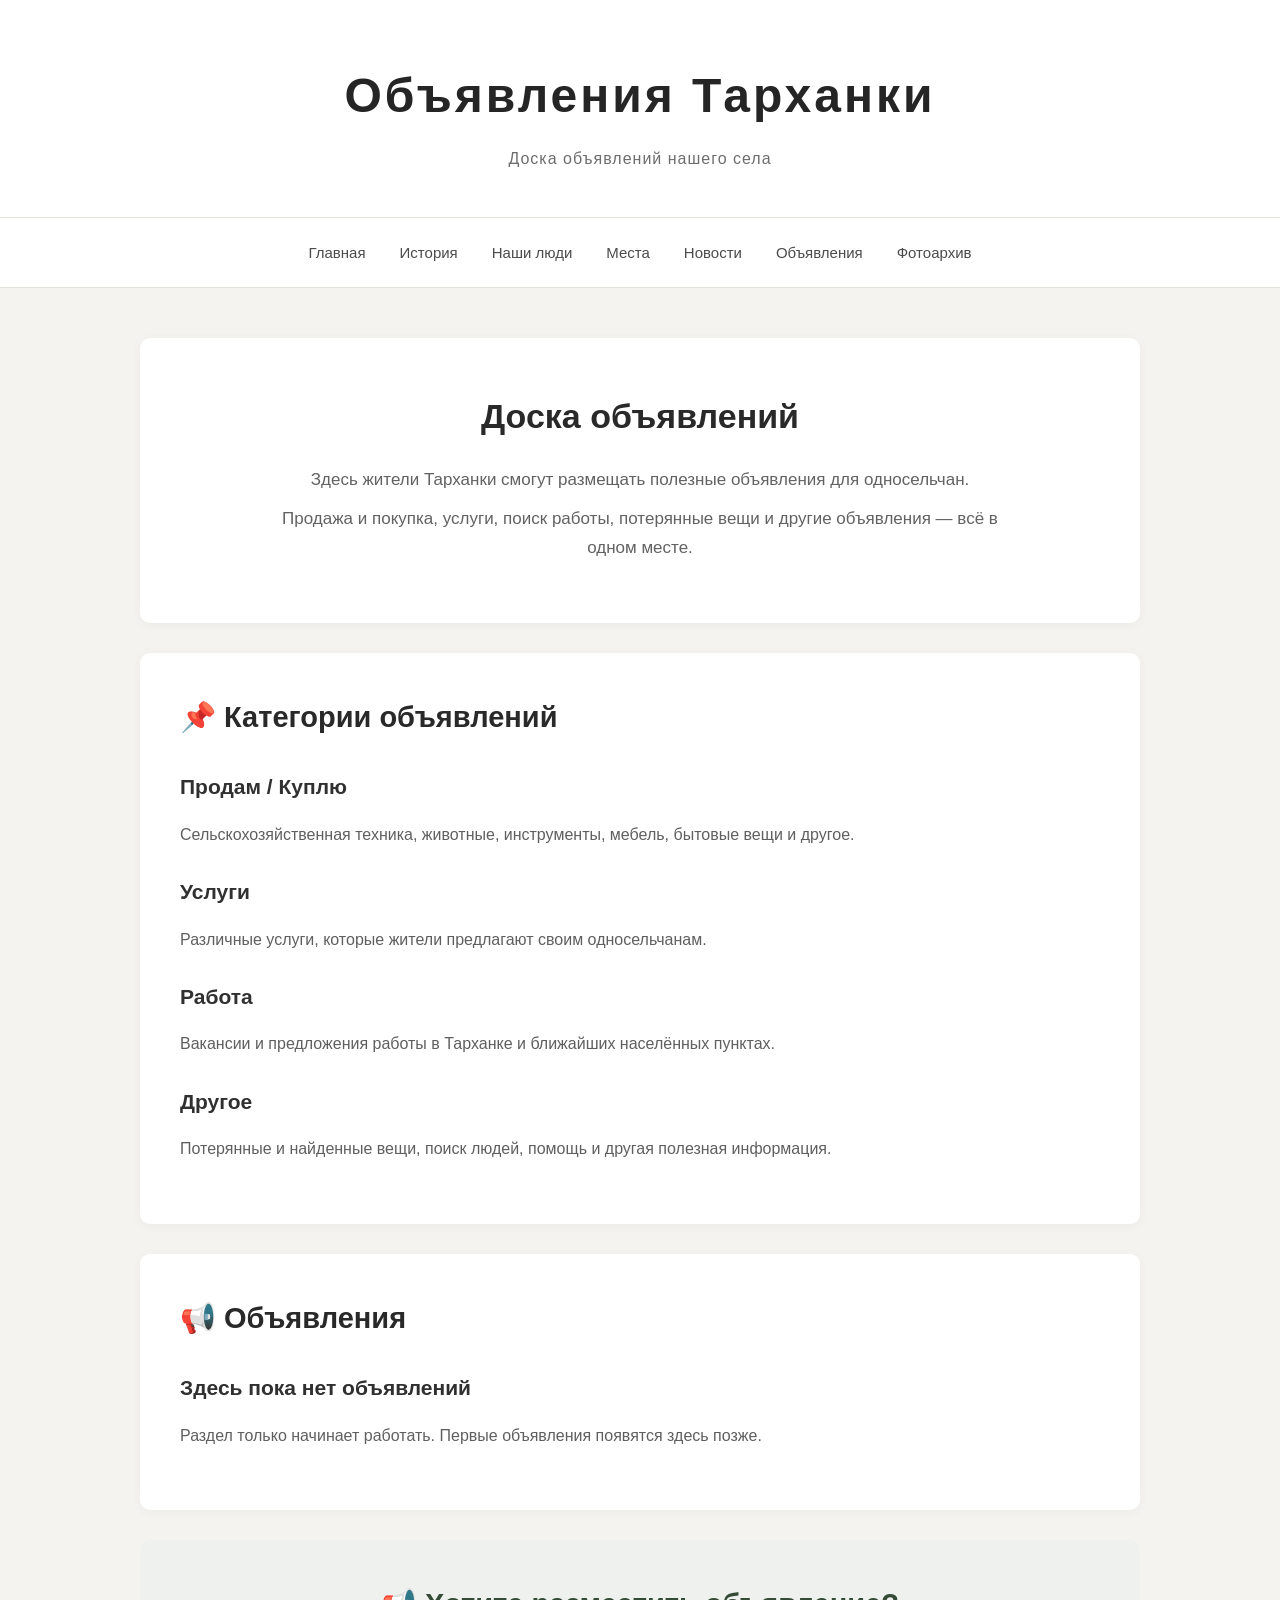
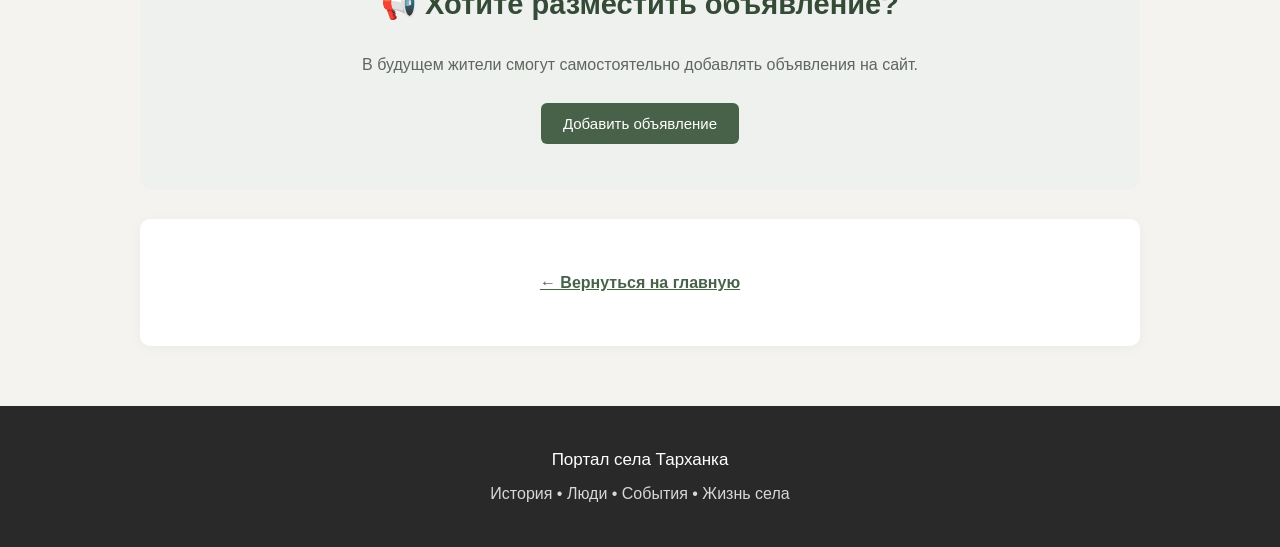
==== ads.html @ 6d686dbd "1.0" ====
<!DOCTYPE html>
<html lang="ru">

<head>
    <meta charset="UTF-8">
    <meta name="viewport" content="width=device-width, initial-scale=1.0">

    <title>Объявления — Тарханка</title>

    <link rel="stylesheet" href="style.css">
</head>

<body>

    <!-- Шапка сайта -->

    <header>
        <h1>Объявления Тарханки</h1>
        <p>Доска объявлений нашего села</p>
    </header>


    <!-- Главное меню -->

    <nav>
        <a href="index.html">Главная</a>
        <a href="history.html">История</a>
        <a href="people.html">Наши люди</a>
        <a href="places.html">Места</a>
        <a href="news.html">Новости</a>
        <a href="ads.html">Объявления</a>
        <a href="photos.html">Фотоархив</a>
    </nav>


    <!-- Основное содержимое -->

    <main>

        <!-- Введение -->

        <section class="welcome">

            <h2>Доска объявлений</h2>

            <p>
                Здесь жители Тарханки смогут размещать
                полезные объявления для односельчан.
            </p>

            <p>
                Продажа и покупка, услуги, поиск работы,
                потерянные вещи и другие объявления —
                всё в одном месте.
            </p>

        </section>


        <!-- Категории -->

        <section>

            <h2>📌 Категории объявлений</h2>

            <article>

                <h3>Продам / Куплю</h3>

                <p>
                    Сельскохозяйственная техника, животные,
                    инструменты, мебель, бытовые вещи и другое.
                </p>

            </article>


            <article>

                <h3>Услуги</h3>

                <p>
                    Различные услуги, которые жители предлагают
                    своим односельчанам.
                </p>

            </article>


            <article>

                <h3>Работа</h3>

                <p>
                    Вакансии и предложения работы в Тарханке
                    и ближайших населённых пунктах.
                </p>

            </article>


            <article>

                <h3>Другое</h3>

                <p>
                    Потерянные и найденные вещи, поиск людей,
                    помощь и другая полезная информация.
                </p>

            </article>

        </section>


        <!-- Пример объявления -->

        <section>

            <h2>📢 Объявления</h2>

            <article>

                <h3>Здесь пока нет объявлений</h3>

                <p>
                    Раздел только начинает работать.
                    Первые объявления появятся здесь позже.
                </p>

            </article>

        </section>


        <!-- Добавление объявления -->

        <section class="participate">

            <h2>📢 Хотите разместить объявление?</h2>

            <p>
                В будущем жители смогут самостоятельно
                добавлять объявления на сайт.
            </p>

            <button>Добавить объявление</button>

        </section>


        <!-- Возврат -->

        <section class="welcome">

            <a href="index.html">← Вернуться на главную</a>

        </section>

    </main>


    <!-- Подвал -->

    <footer>

        <p>Портал села Тарханка</p>

        <p>
            История • Люди • События • Жизнь села
        </p>

    </footer>

</body>
</html>
---- style.css ----
/* ==================================================
   ТАРХАНКА — современный стиль портала
   ================================================== */


/* ---------- Основные настройки ---------- */

* {
    box-sizing: border-box;
}

html {
    scroll-behavior: smooth;
}

body {
    margin: 0;
    font-family: Arial, Helvetica, sans-serif;
    background-color: #f4f3ef;
    color: #292929;
    line-height: 1.7;
}


/* ---------- Шапка ---------- */

header {
    background-color: #ffffff;
    text-align: center;
    padding: 55px 20px 45px;
    border-bottom: 1px solid #e4e2dc;
}

header h1 {
    margin: 0;
    color: #252525;
    font-size: 48px;
    font-weight: 600;
    letter-spacing: 3px;
}

header p {
    margin: 8px 0 0;
    color: #6d6d6d;
    font-size: 16px;
    letter-spacing: 1px;
}


/* ---------- Главное меню ---------- */

nav {
    background-color: #ffffff;
    border-bottom: 1px solid #e4e2dc;
    display: flex;
    justify-content: center;
    align-items: center;
    flex-wrap: wrap;
    gap: 6px;
    padding: 14px 20px;
}

nav a {
    color: #4b4b4b;
    text-decoration: none;
    padding: 8px 14px;
    font-size: 15px;
    border-radius: 5px;
    transition: 0.2s;
}

nav a:hover {
    color: #48624a;
    background-color: #eef1ed;
}


/* ---------- Основная часть ---------- */

main {
    width: 100%;
    max-width: 1050px;
    margin: 50px auto;
    padding: 0 25px;
}


/* ---------- Общие блоки ---------- */

section {
    background-color: #ffffff;
    padding: 40px;
    margin-bottom: 30px;
    border-radius: 10px;
    box-shadow: 0 2px 12px rgba(0, 0, 0, 0.04);
}

section h2 {
    margin-top: 0;
    margin-bottom: 22px;
    color: #292929;
    font-size: 29px;
    font-weight: 600;
}


/* ---------- Приветственный блок ---------- */

.welcome {
    text-align: center;
    padding: 50px 45px;
}

.welcome h2 {
    font-size: 34px;
    margin-bottom: 20px;
}

.welcome p {
    max-width: 750px;
    margin: 10px auto;
    color: #626262;
    font-size: 17px;
}


/* ---------- Фотография села ---------- */

.hero-image {
    display: block;
    width: 100%;
    height: 350px;
    object-fit: cover;
    border-radius: 8px;
    margin: 0 auto 30px;
}
/* ---------- Статьи ---------- */

article {
    padding: 5px 0;
}

article h3 {
    margin-top: 0;
    margin-bottom: 10px;
    color: #303030;
    font-size: 21px;
    font-weight: 600;
}

article p {
    color: #5f5f5f;
}


/* ---------- Ссылки ---------- */

a {
    color: #48624a;
}

article a,
section > a {
    font-weight: 600;
}


/* ---------- Карточки портала ---------- */

.portal-cards {
    display: grid;
    grid-template-columns: repeat(2, 1fr);
    gap: 18px;
}

.portal-card {
    display: block;
    padding: 28px;
    background-color: #f8f8f6;
    border: 1px solid #e6e5df;
    border-radius: 9px;
    text-decoration: none;
    color: #292929;
    transition: 0.2s ease;
}

.portal-card:hover {
    background-color: #eef1ed;
    border-color: #cbd5ca;
    transform: translateY(-2px);
}

.card-icon {
    display: block;
    font-size: 28px;
    margin-bottom: 8px;
}

.portal-card h3 {
    margin: 0 0 8px;
    color: #48624a;
    font-size: 21px;
    font-weight: 600;
}

.portal-card p {
    margin: 0;
    color: #707070;
    font-size: 15px;
}


/* ---------- Историческая хронология ---------- */

.history-item {
    border-left: 3px solid #8da18e;
    padding: 5px 0 5px 25px;
    margin-bottom: 35px;
}

.history-item h3 {
    margin: 0 0 8px;
    color: #48624a;
    font-size: 24px;
}

.history-item p {
    margin: 5px 0;
}


/* ---------- Блок участия ---------- */

.participate {
    text-align: center;
    background-color: #eef1ed;
    box-shadow: none;
}

.participate h2 {
    color: #354b37;
}

.participate p {
    max-width: 700px;
    margin: 10px auto;
    color: #5f665f;
}


/* ---------- Кнопки ---------- */

button {
    background-color: #48624a;
    color: #ffffff;
    border: none;
    padding: 12px 22px;
    margin: 15px 5px 5px;
    border-radius: 6px;
    cursor: pointer;
    font-size: 15px;
    transition: 0.2s;
}

button:hover {
    background-color: #354b37;
}


/* ---------- Подвал ---------- */

footer {
    background-color: #292929;
    color: #d7d7d7;
    text-align: center;
    padding: 35px 20px;
    margin-top: 60px;
}

footer p {
    margin: 5px 0;
}

footer p:first-child {
    color: #ffffff;
    font-size: 17px;
}


/* ---------- Адаптация для телефона ---------- */

@media (max-width: 700px) {

    header {
        padding: 40px 20px;
    }

    header h1 {
        font-size: 36px;
    }

    nav {
        padding: 10px;
    }

    nav a {
        font-size: 14px;
        padding: 7px 10px;
    }

    main {
        margin: 30px auto;
        padding: 0 15px;
    }

    section {
        padding: 25px;
        margin-bottom: 20px;
    }

    .welcome {
        padding: 30px 20px;
    }

    .welcome h2 {
        font-size: 27px;
    }

    section h2 {
        font-size: 25px;
    }

    .portal-cards {
        grid-template-columns: 1fr;
    }

    .village-photo {
        max-height: 300px;
    }
}

.village-photo {
    height: 250px !important;
}
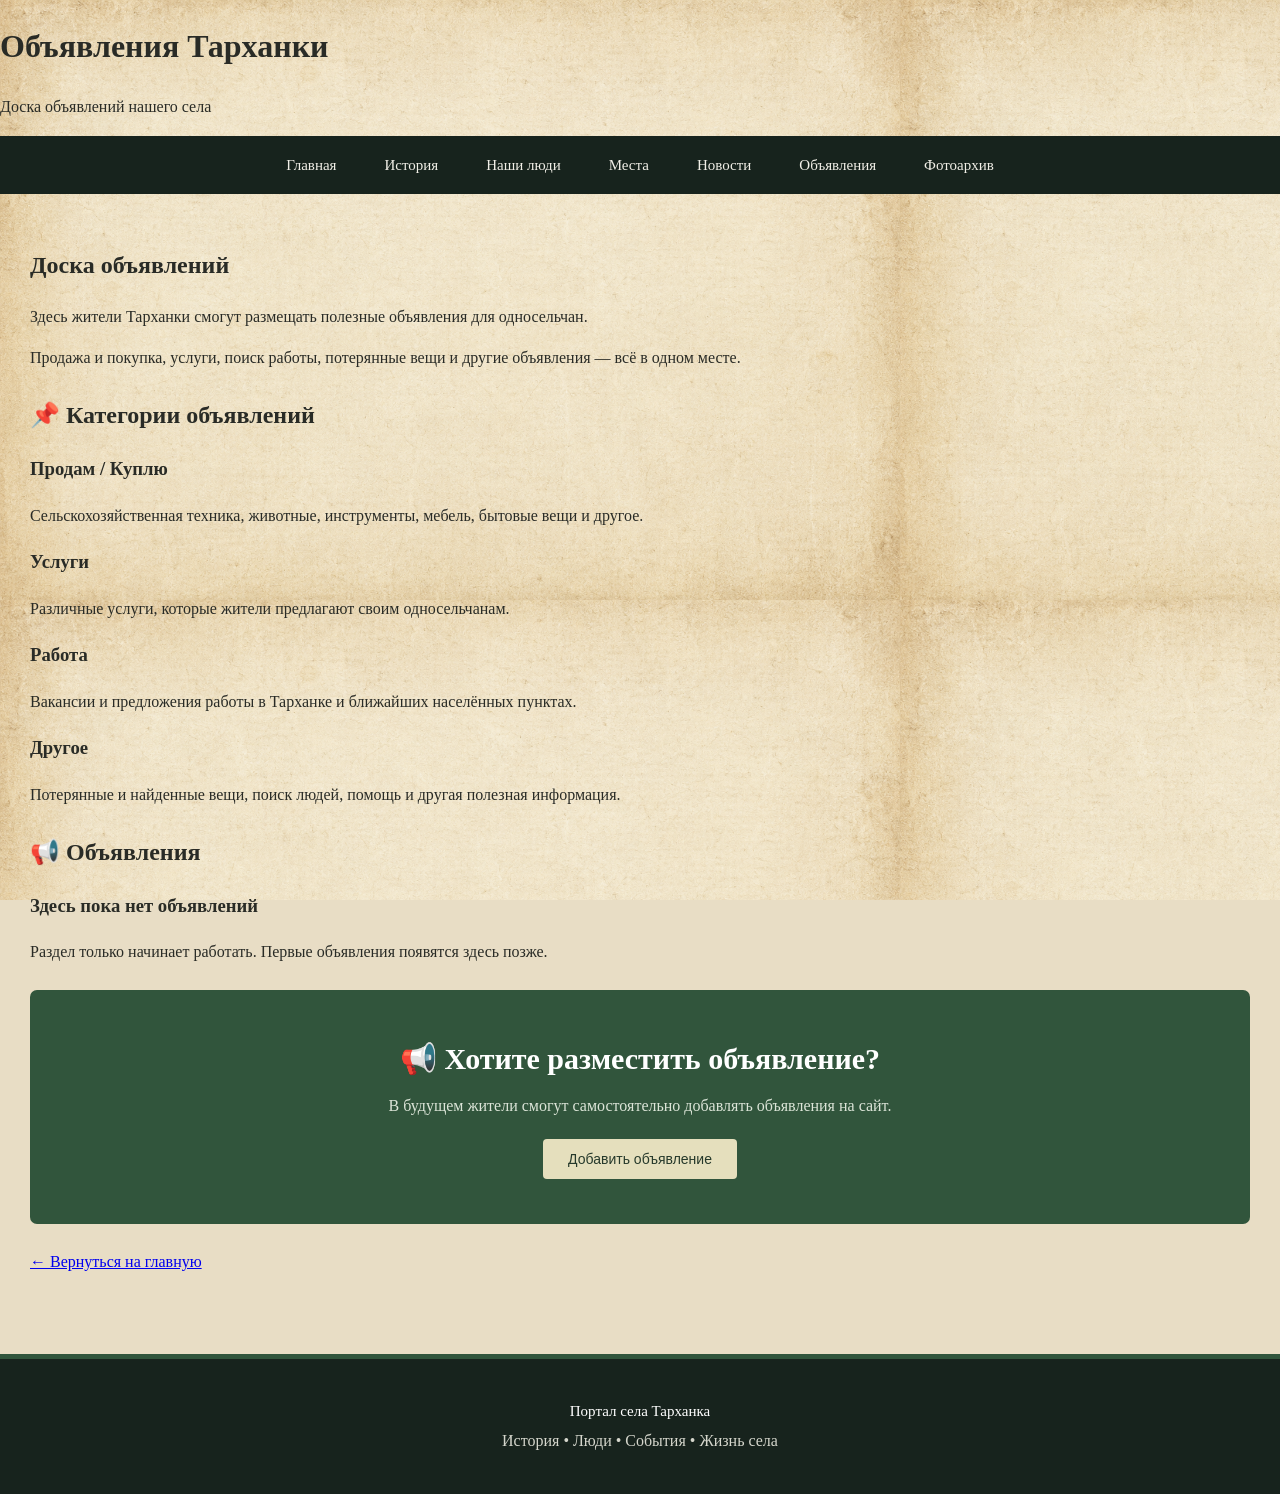
==== commit bc31b678: "Добавлена кнопка" ====
--- a/ads.html
+++ b/ads.html
@@ -172,5 +172,24 @@
 
     </footer>
 
+    <script>
+    const backToTopButton = document.getElementById("backToTop");
+
+    window.addEventListener("scroll", function () {
+        if (window.scrollY > 300) {
+            backToTopButton.classList.add("show");
+        } else {
+            backToTopButton.classList.remove("show");
+        }
+    });
+
+    backToTopButton.addEventListener("click", function () {
+        window.scrollTo({
+            top: 0,
+            behavior: "smooth"
+        });
+    });
+</script>
+
 </body>
 </html>
--- a/style.css
+++ b/style.css
@@ -1,5 +1,6 @@
 /* ==================================================
-   ТАРХАНКА — современный стиль портала
+   ТАРХАНКА
+   Современный природный стиль
    ================================================== */
 
 
@@ -15,158 +16,180 @@
 
 body {
     margin: 0;
-    font-family: Arial, Helvetica, sans-serif;
-    background-color: #f4f3ef;
-    color: #292929;
-    line-height: 1.7;
-}
-
+
+    background-color: #e8ddc5;
+    background-image:
+        linear-gradient(
+            rgba(246, 239, 220, 0.18),
+            rgba(246, 239, 220, 0.18)
+        ),
+        url("images/backgrounds/paper-texture.png");
+
+    background-repeat: repeat;
+    background-size: 900px auto;
+    background-attachment: fixed;
+
+    color: #292b26;
+
+    font-family: Georgia, "Times New Roman", serif;
+    line-height: 1.6;
+}
 
 /* ---------- Шапка ---------- */
 
-header {
-    background-color: #ffffff;
+.hero {
+    height: 200px;
+
+    background-image:
+        linear-gradient(
+            rgba(15, 35, 27, 0.25),
+            rgba(10, 25, 19, 0.45)
+        ),
+       url("images/village/tarkhanka-header.jpg");
+
+    background-size: cover;
+    background-position: center;
+
+    display: flex;
+    align-items: center;
+    justify-content: center;
+
     text-align: center;
-    padding: 55px 20px 45px;
-    border-bottom: 1px solid #e4e2dc;
-}
-
-header h1 {
+}
+
+.hero-overlay {
+    color: white;
+    width: 100%;
+    padding: 30px;
+}
+
+.hero h1 {
     margin: 0;
-    color: #252525;
-    font-size: 48px;
-    font-weight: 600;
+
+    font-family: Georgia, "Times New Roman", serif;
+
+    font-size: 76px;
+    font-weight: normal;
+
+    letter-spacing: 10px;
+
+    text-shadow:
+        0 3px 8px rgba(0, 0, 0, 0.5);
+}
+
+.hero p {
+    margin: 12px 0 0;
+
+    color: #e5dfbd;
+
+    font-size: 18px;
+    font-weight: 500;
+
     letter-spacing: 3px;
 }
 
-header p {
-    margin: 8px 0 0;
-    color: #6d6d6d;
-    font-size: 16px;
-    letter-spacing: 1px;
-}
-
-
-/* ---------- Главное меню ---------- */
+
+/* ---------- Меню ---------- */
 
 nav {
-    background-color: #ffffff;
-    border-bottom: 1px solid #e4e2dc;
+    background-color: #17231d;
+
     display: flex;
     justify-content: center;
     align-items: center;
+
     flex-wrap: wrap;
-    gap: 6px;
-    padding: 14px 20px;
+
+    padding: 0;
 }
 
 nav a {
-    color: #4b4b4b;
+    color: #f1efe7;
+
     text-decoration: none;
-    padding: 8px 14px;
+
+    padding: 17px 24px;
+
     font-size: 15px;
-    border-radius: 5px;
+    font-weight: 500;
+
     transition: 0.2s;
 }
 
-nav a:hover {
-    color: #48624a;
-    background-color: #eef1ed;
+nav a:hover,
+nav a.active {
+    background-color: #31553c;
 }
 
 
 /* ---------- Основная часть ---------- */
 
 main {
-    width: 100%;
-    max-width: 1050px;
-    margin: 50px auto;
-    padding: 0 25px;
-}
-
-
-/* ---------- Общие блоки ---------- */
+    max-width: 1320px;
+    margin: 0 auto;
+    padding: 32px 30px 55px;
+}
+
+
+/* ---------- Общие секции ---------- */
 
 section {
-    background-color: #ffffff;
-    padding: 40px;
-    margin-bottom: 30px;
-    border-radius: 10px;
-    box-shadow: 0 2px 12px rgba(0, 0, 0, 0.04);
-}
-
-section h2 {
-    margin-top: 0;
-    margin-bottom: 22px;
-    color: #292929;
-    font-size: 29px;
-    font-weight: 600;
-}
-
-
-/* ---------- Приветственный блок ---------- */
-
-.welcome {
-    text-align: center;
-    padding: 50px 45px;
-}
-
-.welcome h2 {
-    font-size: 34px;
-    margin-bottom: 20px;
-}
-
-.welcome p {
-    max-width: 750px;
-    margin: 10px auto;
-    color: #626262;
-    font-size: 17px;
-}
-
-
-/* ---------- Фотография села ---------- */
-
-.hero-image {
-    display: block;
-    width: 100%;
-    height: 350px;
-    object-fit: cover;
-    border-radius: 8px;
-    margin: 0 auto 30px;
-}
-/* ---------- Статьи ---------- */
-
-article {
-    padding: 5px 0;
-}
-
-article h3 {
-    margin-top: 0;
-    margin-bottom: 10px;
-    color: #303030;
-    font-size: 21px;
-    font-weight: 600;
-}
-
-article p {
-    color: #5f5f5f;
-}
-
-
-/* ---------- Ссылки ---------- */
-
-a {
-    color: #48624a;
-}
-
-article a,
-section > a {
-    font-weight: 600;
-}
-
-
-/* ---------- Карточки портала ---------- */
-
+    margin-bottom: 25px;
+}
+
+
+/* ---------- Главный блок ---------- */
+
+.intro-section {
+    display: grid;
+
+    grid-template-columns: 1fr 2.4fr;
+
+    gap: 30px;
+
+    align-items: stretch;
+}
+
+
+/* ---------- Приветственный текст ---------- */
+
+.intro-text {
+    padding: 20px 18px;
+}
+
+.intro-text h2 {
+    margin: 0;
+
+    color: #173822;
+
+    font-family: Georgia, "Times New Roman", serif;
+
+    font-size: 42px;
+    font-weight: normal;
+    line-height: 1.12;
+}
+
+.intro-text p {
+    color: #353a34;
+
+    font-family: Arial, Helvetica, sans-serif;
+    font-size: 16px;
+    line-height: 1.7;
+
+    margin: 17px 0;
+}
+
+.decor-line {
+    width: 150px;
+    height: 2px;
+
+    background-color: #728358;
+
+    margin: 22px 0;
+}
+
+
+/* ---------- Карточки ---------- */
 .portal-cards {
     display: grid;
     grid-template-columns: repeat(2, 1fr);
@@ -174,107 +197,429 @@
 }
 
 .portal-card {
-    display: block;
-    padding: 28px;
-    background-color: #f8f8f6;
-    border: 1px solid #e6e5df;
-    border-radius: 9px;
+    background:
+        linear-gradient(
+            rgba(247, 243, 232, 0.92),
+            rgba(238, 233, 219, 0.92)
+        );
+
+    /* дальше твой код */
+}
+.portal-card {
+  background:
+    linear-gradient(
+        rgba(247, 241, 225, 0.78),
+        rgba(235, 226, 205, 0.78)
+    );
+
+    border: 1px solid #bdb5a2;
+
+    border-radius: 5px;
+
+    padding: 22px 25px;
+
+    text-align: center;
+
     text-decoration: none;
-    color: #292929;
-    transition: 0.2s ease;
+
+    color: #252923;
+
+    display: flex;
+    flex-direction: column;
+    align-items: center;
+
+    min-height: 150px;
+
+    transition:
+        transform 0.2s,
+        box-shadow 0.2s,
+        border-color 0.2s;
 }
 
 .portal-card:hover {
-    background-color: #eef1ed;
-    border-color: #cbd5ca;
-    transform: translateY(-2px);
+    transform: translateY(-4px);
+
+    border-color: #4c6847;
+
+    box-shadow:
+        0 8px 18px rgba(36, 47, 34, 0.14);
 }
 
 .card-icon {
-    display: block;
-    font-size: 28px;
-    margin-bottom: 8px;
+    width: 58px;
+    height: 58px;
+
+    display: flex;
+    align-items: center;
+    justify-content: center;
+
+    margin-bottom: 16px;
+
+    color: #254c30;
+}
+
+.card-icon svg {
+    width: 48px;
+    height: 48px;
+
+    fill: none;
+    stroke: currentColor;
+    stroke-width: 1.5;
+    stroke-linecap: round;
+    stroke-linejoin: round;
 }
 
 .portal-card h3 {
-    margin: 0 0 8px;
-    color: #48624a;
-    font-size: 21px;
-    font-weight: 600;
+    margin: 0 0 12px;
+
+    color: #173822;
+
+    font-family: Georgia, "Times New Roman", serif;
+
+    font-size: 25px;
 }
 
 .portal-card p {
     margin: 0;
-    color: #707070;
-    font-size: 15px;
-}
-
-
-/* ---------- Историческая хронология ---------- */
-
-.history-item {
-    border-left: 3px solid #8da18e;
-    padding: 5px 0 5px 25px;
-    margin-bottom: 35px;
-}
-
-.history-item h3 {
-    margin: 0 0 8px;
-    color: #48624a;
-    font-size: 24px;
-}
-
-.history-item p {
-    margin: 5px 0;
+
+    color: #3f443e;
+
+    font-family: Arial, Helvetica, sans-serif;
+
+    font-size: 14px;
+    line-height: 1.5;
+
+    flex-grow: 1;
+}
+
+.portal-card span {
+    margin-top: 20px;
+
+    padding: 8px 20px;
+
+    background:
+        linear-gradient(
+            #406849,
+            #294d34
+        );
+
+    color: #ffffff;
+
+    border-radius: 4px;
+
+    font-family: Arial, Helvetica, sans-serif;
+    font-size: 12px;
+
+    letter-spacing: 0.8px;
+}
+
+/* ---------- Нижняя сетка ---------- */
+
+.home-grid {
+    display: grid;
+
+    grid-template-columns:
+        1fr
+        1.35fr
+        1fr;
+
+    gap: 20px;
+}
+
+
+/* ---------- Информационные карточки ---------- */
+
+.info-card {
+    overflow: hidden;
+
+    background-color: rgba(244, 238, 221, 0.78);
+
+    border: 1px solid #bdb5a2;
+
+    border-radius: 6px;
+
+    padding: 0;
+
+    box-shadow:
+        0 3px 10px rgba(45, 48, 39, 0.08);
+}
+
+.block-title {
+    display: flex;
+
+    justify-content: space-between;
+    align-items: center;
+
+    background:
+        linear-gradient(
+            135deg,
+            #294a31,
+            #193421
+        );
+
+    padding: 13px 18px;
+
+    margin: 0;
+}
+
+.block-title h2 {
+    margin: 0;
+
+    color: #f5f1e5;
+
+    font-family: Georgia, "Times New Roman", serif;
+
+    font-size: 21px;
+    font-weight: normal;
+}
+
+.block-title a {
+    color: #dce3cc;
+
+    font-family: Arial, Helvetica, sans-serif;
+
+    text-decoration: none;
+
+    font-size: 13px;
+}
+
+.block-title a:hover {
+    color: #ffffff;
+}
+
+.info-card > p {
+    padding: 0 18px;
+
+    color: #3f433d;
+
+    font-family: Arial, Helvetica, sans-serif;
+
+    font-size: 14px;
+}
+
+
+/* ---------- Факты ---------- */
+
+.facts {
+    display: grid;
+    grid-template-columns: repeat(2, 1fr);
+
+    margin: 20px 18px 18px;
+
+    border-top: 1px solid #cbc3af;
+}
+
+.facts div {
+    padding: 14px 8px;
+
+    border-bottom: 1px solid #cbc3af;
+}
+
+.facts div:nth-child(odd) {
+    border-right: 1px solid #cbc3af;
+}
+
+.facts strong {
+    display: block;
+
+    color: #25482e;
+
+    font-size: 21px;
+}
+
+.facts small {
+    display: block;
+
+    color: #64675e;
+
+    font-family: Arial, Helvetica, sans-serif;
+
+    font-size: 11px;
+    line-height: 1.35;
+}
+
+
+/* ---------- Новости ---------- */
+
+.news-item {
+    display: flex;
+
+    gap: 14px;
+
+    margin: 0 18px;
+
+    padding: 15px 0;
+
+    border-bottom: 1px solid #cbc3af;
+}
+
+.news-item:last-child {
+    border-bottom: none;
+}
+
+.news-placeholder {
+    flex-shrink: 0;
+
+    width: 110px;
+    height: 74px;
+
+    background:
+        linear-gradient(
+            135deg,
+            #aab49d,
+            #697c64
+        );
+
+    border-radius: 4px;
+}
+
+.news-item h3 {
+    margin: 0 0 4px;
+
+    color: #24382a;
+
+    font-family: Georgia, "Times New Roman", serif;
+
+    font-size: 18px;
+}
+
+.news-item p {
+    margin: 0;
+
+    color: #55594f;
+
+    font-family: Arial, Helvetica, sans-serif;
+
+    font-size: 13px;
+    line-height: 1.45;
+}
+
+
+/* ---------- Объявления ---------- */
+
+.ad-item {
+    display: flex;
+
+    gap: 14px;
+
+    margin: 0 18px;
+
+    padding: 15px 0;
+
+    border-bottom: 1px solid #cbc3af;
+}
+
+.ad-item:last-child {
+    border-bottom: none;
+}
+
+.ad-icon {
+    width: 48px;
+    height: 48px;
+
+    flex-shrink: 0;
+
+    display: flex;
+    justify-content: center;
+    align-items: center;
+
+    background-color: #cdd6b8;
+
+    color: #294d34;
+
+    border-radius: 6px;
+
+    font-family: Arial, Helvetica, sans-serif;
+    font-size: 22px;
+    font-weight: bold;
+}
+
+.ad-item h3 {
+    margin: 0 0 3px;
+
+    color: #26392b;
+
+    font-family: Georgia, "Times New Roman", serif;
+
+    font-size: 17px;
+}
+
+.ad-item p {
+    margin: 0;
+
+    color: #565b52;
+
+    font-family: Arial, Helvetica, sans-serif;
+
+    font-size: 13px;
 }
 
 
 /* ---------- Блок участия ---------- */
 
 .participate {
+    background-color: #31553c;
+
+    color: white;
+
     text-align: center;
-    background-color: #eef1ed;
-    box-shadow: none;
+
+    padding: 45px 25px;
+
+    border-radius: 7px;
 }
 
 .participate h2 {
-    color: #354b37;
+    margin: 0 0 10px;
+
+    font-family: Georgia, "Times New Roman", serif;
+
+    font-size: 30px;
 }
 
 .participate p {
-    max-width: 700px;
-    margin: 10px auto;
-    color: #5f665f;
-}
-
-
-/* ---------- Кнопки ---------- */
+    margin: 0 auto 20px;
+
+    color: #dce5d8;
+
+    max-width: 650px;
+}
 
 button {
-    background-color: #48624a;
-    color: #ffffff;
+    background-color: #e5dfbd;
+
+    color: #26392b;
+
     border: none;
-    padding: 12px 22px;
-    margin: 15px 5px 5px;
-    border-radius: 6px;
+
+    padding: 12px 25px;
+
+    border-radius: 4px;
+
+    font-size: 14px;
+
     cursor: pointer;
-    font-size: 15px;
-    transition: 0.2s;
 }
 
 button:hover {
-    background-color: #354b37;
+    background-color: white;
 }
 
 
 /* ---------- Подвал ---------- */
 
 footer {
-    background-color: #292929;
-    color: #d7d7d7;
+    position: relative;
+
+    background-color: #17231d;
+
+    color: #d5d6cc;
+
     text-align: center;
+
     padding: 35px 20px;
-    margin-top: 60px;
+
+    border-top: 5px solid #31553c;
 }
 
 footer p {
@@ -282,63 +627,1626 @@
 }
 
 footer p:first-child {
+    color: white;
+
+    font-size: 15px;
+}
+
+
+/* ---------- Телефон ---------- */
+
+@media (max-width: 1000px) {
+
+    .intro-section {
+        grid-template-columns: 1fr;
+    }
+
+    .intro-text {
+        text-align: center;
+    }
+
+    .decor-line {
+        margin-left: auto;
+        margin-right: auto;
+    }
+
+ .portal-cards {
+    grid-template-columns: 1fr;
+}
+}
+
+    .home-grid {
+        grid-template-columns: 1fr;
+    }
+}
+
+
+@media (max-width: 600px) {
+
+    .hero {
+        height: 230px;
+    }
+
+    .hero h1 {
+        font-size: 42px;
+
+        letter-spacing: 5px;
+    }
+
+    .hero p {
+        font-size: 11px;
+
+        letter-spacing: 1.5px;
+    }
+
+    nav a {
+        padding: 11px 10px;
+
+        font-size: 13px;
+    }
+
+    main {
+        padding: 25px 15px 40px;
+    }
+
+    .intro-text h2 {
+        font-size: 32px;
+    }
+
+    .portal-cards {
+    grid-template-columns: repeat(4, 1fr);
+}
+
+    .portal-card {
+        padding: 20px 12px;
+    }
+
+    .portal-card h3 {
+        font-size: 20px;
+    }
+
+    .card-icon {
+        font-size: 38px;
+    }
+
+    .news-item {
+        flex-direction: column;
+    }
+
+    .news-placeholder {
+        width: 100%;
+        height: 120px;
+    }
+
+}
+/* ==================================================
+   СТРАНИЦА ИСТОРИИ
+   ================================================== */
+
+.history-page {
+    max-width: 1050px;
+}
+
+.history-intro {
+    max-width: 780px;
+    margin: 20px auto 55px;
+    text-align: center;
+}
+
+.section-label {
+    margin: 0 0 10px;
+
+    color: #6c7d59;
+
+    font-family: Arial, Helvetica, sans-serif;
+    font-size: 12px;
+    font-weight: bold;
+
+    letter-spacing: 2px;
+}
+
+.history-intro h2,
+.history-block h2,
+.history-feature h2,
+.history-person h2 {
+    margin: 0 0 18px;
+
+    color: #173822;
+
+    font-family: Georgia, "Times New Roman", serif;
+
+    font-size: 38px;
+    font-weight: normal;
+}
+
+.history-intro .decor-line {
+    margin: 20px auto;
+}
+
+.history-intro p {
+    color: #41453f;
+
+    font-family: Arial, Helvetica, sans-serif;
+
+    font-size: 16px;
+}
+
+.history-lead {
+    font-size: 19px !important;
+    line-height: 1.7;
+}
+
+
+/* ---------- Основные исторические блоки ---------- */
+
+.history-block {
+    margin-bottom: 55px;
+
+    padding: 38px;
+
+    background-color: rgba(242, 237, 225, 0.75);
+
+    border: 1px solid #c8c0ad;
+
+    border-radius: 6px;
+}
+
+.history-block p {
+    font-family: Arial, Helvetica, sans-serif;
+
+    color: #42463f;
+}
+
+
+/* ---------- Хронология ---------- */
+
+.timeline {
+    position: relative;
+
+    margin-top: 35px;
+}
+
+.timeline::before {
+    content: "";
+
+    position: absolute;
+
+    left: 83px;
+    top: 0;
+    bottom: 0;
+
+    width: 2px;
+
+    background-color: #7c8d68;
+}
+
+.timeline-item {
+    position: relative;
+
+    display: grid;
+
+    grid-template-columns: 120px 1fr;
+
+    gap: 30px;
+
+    padding: 0 0 38px;
+}
+
+.timeline-item:last-child {
+    padding-bottom: 0;
+}
+
+.timeline-year {
+    position: relative;
+
+    z-index: 2;
+
+    width: 74px;
+
+    padding: 7px 5px;
+
+    background-color: #294d34;
+
+    color: #f7f2e5;
+
+    text-align: center;
+
+    font-family: Georgia, "Times New Roman", serif;
+
+    font-size: 18px;
+
+    border-radius: 4px;
+}
+
+.timeline-content {
+    padding-bottom: 10px;
+}
+
+.timeline-content h3 {
+    margin: 0 0 8px;
+
+    color: #24382a;
+
+    font-family: Georgia, "Times New Roman", serif;
+
+    font-size: 22px;
+    font-weight: normal;
+}
+
+.timeline-content p {
+    margin: 6px 0;
+
+    color: #4b5048;
+
+    font-family: Arial, Helvetica, sans-serif;
+
+    font-size: 15px;
+}
+
+
+/* ---------- Отдельный исторический акцент ---------- */
+
+.history-feature {
+    margin-bottom: 55px;
+
+    padding: 42px;
+
+    background:
+        linear-gradient(
+            135deg,
+            #294a31,
+            #1a3522
+        );
+
+    color: white;
+
+    border-radius: 6px;
+}
+
+.history-feature .section-label {
+    color: #cdd9b6;
+}
+
+.history-feature h2 {
     color: #ffffff;
-    font-size: 17px;
-}
-
-
-/* ---------- Адаптация для телефона ---------- */
+}
+
+.history-feature p {
+    max-width: 760px;
+
+    color: #dfe5d7;
+
+    font-family: Arial, Helvetica, sans-serif;
+}
+
+
+/* ---------- Известный человек ---------- */
+
+.history-person {
+    margin-bottom: 55px;
+
+    padding: 40px;
+
+    background-color: #eee8da;
+
+    border-left: 5px solid #536c48;
+
+    border-radius: 4px;
+}
+
+.person-text {
+    max-width: 780px;
+}
+
+.history-person p {
+    color: #41463f;
+
+    font-family: Arial, Helvetica, sans-serif;
+}
+
+.text-link {
+    display: inline-block;
+
+    margin-top: 12px;
+
+    color: #294d34;
+
+    font-family: Arial, Helvetica, sans-serif;
+
+    font-weight: bold;
+    text-decoration: none;
+}
+
+.text-link:hover {
+    text-decoration: underline;
+}
+
+
+/* ---------- Телефон ---------- */
+
+@media (max-width: 650px) {
+
+    .history-intro h2,
+    .history-block h2,
+    .history-feature h2,
+    .history-person h2 {
+        font-size: 30px;
+    }
+
+    .history-block,
+    .history-feature,
+    .history-person {
+        padding: 25px 20px;
+    }
+
+    .timeline::before {
+        left: 36px;
+    }
+
+    .timeline-item {
+        grid-template-columns: 75px 1fr;
+        gap: 15px;
+    }
+
+    .timeline-year {
+        width: 72px;
+        font-size: 15px;
+    }
+
+    .timeline-content h3 {
+        font-size: 19px;
+    }
+
+}
+/* ==================================================
+   АРХИВНЫЕ ФОТОГРАФИИ
+   ================================================== */
+
+.archive-photo-block {
+    display: flex;
+    justify-content: center;
+
+    margin: 10px 0 55px;
+}
+
+.archive-photo-frame {
+    width: min(720px, 100%);
+
+    padding: 12px 12px 20px;
+
+    background-color: rgba(229, 214, 181, 0.88);
+
+    border: 1px solid rgba(112, 91, 59, 0.42);
+
+    box-shadow:
+        0 8px 18px rgba(64, 52, 35, 0.14);
+
+    transform: rotate(-0.6deg);
+}
+
+.archive-photo-placeholder {
+    min-height: 340px;
+
+    display: flex;
+    align-items: center;
+    justify-content: center;
+
+    padding: 25px;
+
+    background:
+        linear-gradient(
+            rgba(78, 79, 68, 0.22),
+            rgba(54, 55, 48, 0.32)
+        ),
+        #b8b19e;
+
+    color: rgba(255, 250, 235, 0.86);
+
+    text-align: center;
+
+    font-family: Georgia, "Times New Roman", serif;
+    font-size: 20px;
+    font-style: italic;
+
+    border: 1px solid rgba(75, 68, 54, 0.35);
+}
+
+.archive-caption {
+    margin: 14px 10px 0;
+
+    color: #665b48;
+
+    font-family: Georgia, "Times New Roman", serif;
+    font-size: 13px;
+    font-style: italic;
+
+    text-align: center;
+}
+
+.archive-photo-wide .archive-photo-frame {
+    width: min(850px, 100%);
+
+    transform: rotate(0.4deg);
+}
+
+
+/* Если внутри будет настоящее изображение */
+
+.archive-photo-frame img {
+    display: block;
+
+    width: 100%;
+    max-height: 520px;
+
+    object-fit: cover;
+
+    filter:
+        sepia(0.28)
+        contrast(0.94)
+        saturate(0.78);
+}
+
+
+/* Телефон */
+
+@media (max-width: 650px) {
+
+    .archive-photo-frame {
+        padding: 8px 8px 16px;
+
+        transform: none;
+    }
+
+    .archive-photo-placeholder {
+        min-height: 210px;
+
+        font-size: 16px;
+    }
+
+}
+
+/* ==================================================
+   АРХИВНЫЙ СТИЛЬ ДЛЯ СТРАНИЦЫ ИСТОРИИ
+   ================================================== */
+
+
+/* Основной фон страницы истории */
+
+.history-page {
+    max-width: 1080px;
+}
+
+
+/* Вступление */
+
+.history-intro {
+    position: relative;
+
+    max-width: 820px;
+    margin: 25px auto 60px;
+
+    padding: 42px 50px;
+
+    background:
+        linear-gradient(
+            rgba(249, 242, 220, 0.72),
+            rgba(238, 226, 198, 0.72)
+        );
+
+    border: 1px solid rgba(130, 111, 77, 0.35);
+
+    box-shadow:
+        0 8px 22px rgba(79, 65, 43, 0.10);
+
+    border-radius: 3px;
+
+    text-align: center;
+}
+
+
+/* Лёгкий эффект старого листа */
+
+.history-intro::before {
+    content: "";
+
+    position: absolute;
+    inset: 8px;
+
+    border: 1px solid rgba(115, 93, 59, 0.18);
+
+    pointer-events: none;
+}
+
+
+/* Заголовки */
+
+.history-intro h2,
+.history-block h2,
+.history-feature h2,
+.history-person h2 {
+    font-family: Georgia, "Times New Roman", serif;
+
+    color: #3f3a2e;
+
+    font-weight: normal;
+
+    letter-spacing: 0.4px;
+}
+
+
+/* Метки разделов */
+
+.section-label {
+    color: #78694d;
+
+    font-family: Arial, Helvetica, sans-serif;
+
+    font-size: 11px;
+
+    font-weight: bold;
+
+    letter-spacing: 2.4px;
+
+    text-transform: uppercase;
+}
+
+
+/* Основные исторические блоки */
+
+.history-block {
+    position: relative;
+
+    margin-bottom: 48px;
+
+    padding: 40px 45px;
+
+    background:
+        linear-gradient(
+            rgba(248, 240, 217, 0.72),
+            rgba(235, 222, 192, 0.72)
+        );
+
+    border: 1px solid rgba(131, 108, 70, 0.32);
+
+    border-radius: 3px;
+
+    box-shadow:
+        0 6px 18px rgba(70, 57, 38, 0.08);
+}
+
+
+/* Внутренняя тонкая рамка */
+
+.history-block::before {
+    content: "";
+
+    position: absolute;
+
+    inset: 8px;
+
+    border: 1px solid rgba(132, 108, 69, 0.12);
+
+    pointer-events: none;
+}
+
+
+/* Текст */
+
+.history-block p,
+.history-intro p,
+.history-person p {
+    font-family: Georgia, "Times New Roman", serif;
+
+    color: #4a463d;
+
+    font-size: 16px;
+
+    line-height: 1.75;
+}
+
+
+/* Хронология */
+
+.timeline {
+    position: relative;
+
+    margin-top: 40px;
+}
+
+
+/* Вертикальная линия */
+
+.timeline::before {
+    content: "";
+
+    position: absolute;
+
+    left: 85px;
+    top: 0;
+    bottom: 0;
+
+    width: 1px;
+
+    background-color: rgba(93, 76, 48, 0.45);
+}
+
+
+/* Один пункт */
+
+.timeline-item {
+    position: relative;
+
+    display: grid;
+
+    grid-template-columns: 120px 1fr;
+
+    gap: 28px;
+
+    padding-bottom: 40px;
+}
+
+
+/* Год */
+
+.timeline-year {
+    position: relative;
+
+    z-index: 2;
+
+    width: 76px;
+
+    padding: 8px 6px;
+
+    background-color: #4c5940;
+
+    color: #f3ecd9;
+
+    text-align: center;
+
+    font-family: Georgia, "Times New Roman", serif;
+
+    font-size: 18px;
+
+    border: 1px solid #6e795f;
+
+    border-radius: 2px;
+
+    box-shadow:
+        0 3px 7px rgba(55, 48, 34, 0.14);
+}
+
+
+/* Текст хронологии */
+
+.timeline-content {
+    padding-bottom: 8px;
+}
+
+.timeline-content h3 {
+    margin: 0 0 8px;
+
+    color: #3f4637;
+
+    font-family: Georgia, "Times New Roman", serif;
+
+    font-size: 22px;
+
+    font-weight: normal;
+}
+
+.timeline-content p {
+    margin: 6px 0;
+
+    color: #514d43;
+
+    font-size: 15px;
+
+    line-height: 1.7;
+}
+
+
+/* Акцентный блок — церковь */
+
+.history-feature {
+    position: relative;
+
+    margin-bottom: 50px;
+
+    padding: 42px 46px;
+
+    background:
+        linear-gradient(
+            rgba(68, 78, 55, 0.92),
+            rgba(44, 54, 38, 0.94)
+        );
+
+    color: #f1ead6;
+
+    border: 1px solid rgba(30, 39, 27, 0.8);
+
+    border-radius: 3px;
+
+    box-shadow:
+        0 8px 20px rgba(37, 44, 32, 0.16);
+}
+
+.history-feature h2 {
+    color: #f4edd9;
+}
+
+.history-feature .section-label {
+    color: #d4c9a8;
+}
+
+.history-feature p {
+    max-width: 760px;
+
+    color: #e7dfc9;
+
+    font-family: Georgia, "Times New Roman", serif;
+
+    line-height: 1.75;
+}
+
+
+/* Блок про человека */
+
+.history-person {
+    position: relative;
+
+    margin-bottom: 50px;
+
+    padding: 40px 45px;
+
+    background:
+        linear-gradient(
+            rgba(241, 231, 206, 0.82),
+            rgba(225, 210, 178, 0.82)
+        );
+
+    border-left: 5px solid #667153;
+
+    border-top: 1px solid rgba(130, 111, 77, 0.30);
+    border-right: 1px solid rgba(130, 111, 77, 0.30);
+    border-bottom: 1px solid rgba(130, 111, 77, 0.30);
+
+    border-radius: 2px;
+
+    box-shadow:
+        0 6px 15px rgba(72, 60, 41, 0.08);
+}
+
+
+/* Ссылка внутри исторического блока */
+
+.text-link {
+    display: inline-block;
+
+    margin-top: 12px;
+
+    color: #4d5c40;
+
+    font-family: Georgia, "Times New Roman", serif;
+
+    font-weight: bold;
+
+    text-decoration: none;
+
+    border-bottom: 1px solid rgba(77, 92, 64, 0.35);
+}
+
+.text-link:hover {
+    border-bottom-color: #4d5c40;
+}
+
+
+/* Мобильная версия */
+
+@media (max-width: 650px) {
+
+    .history-intro,
+    .history-block,
+    .history-feature,
+    .history-person {
+        padding: 28px 22px;
+    }
+
+    .timeline::before {
+        left: 34px;
+    }
+
+    .timeline-item {
+        grid-template-columns: 72px 1fr;
+        gap: 14px;
+    }
+
+    .timeline-year {
+        width: 68px;
+        font-size: 14px;
+    }
+
+    .timeline-content h3 {
+        font-size: 19px;
+    }
+
+}
+/* ==================================================
+   МОБИЛЬНАЯ АДАПТАЦИЯ ШАПКИ
+   ================================================== */
 
 @media (max-width: 700px) {
 
-    header {
-        padding: 40px 20px;
-    }
-
-    header h1 {
-        font-size: 36px;
+    body {
+        overflow-x: hidden;
+    }
+
+    .hero {
+        width: 100%;
+        height: 200px;
+
+        background-size: cover;
+        background-position: center;
+    }
+
+    .hero-overlay {
+        width: 100%;
+        padding: 20px 15px;
+    }
+
+    .hero h1 {
+        font-size: clamp(42px, 13vw, 64px);
+        letter-spacing: 5px;
+        white-space: nowrap;
+    }
+
+    .hero p {
+        font-size: 14px;
+        line-height: 1.8;
+        letter-spacing: 3px;
+
+        max-width: 340px;
+        margin: 10px auto 0;
     }
 
     nav {
-        padding: 10px;
+        width: 100%;
+        padding: 0;
+
+        display: grid;
+        grid-template-columns: repeat(2, 1fr);
+
+        gap: 0;
     }
 
     nav a {
+        width: 100%;
+        padding: 14px 8px;
+
+        text-align: center;
+        font-size: 16px;
+    }
+
+}
+/* ===== Исправление мобильной ширины ===== */
+
+html,
+body {
+    width: 100%;
+    max-width: 100%;
+    overflow-x: hidden;
+}
+
+.hero,
+.hero-overlay,
+nav,
+main,
+.intro-section,
+.portal-cards,
+.home-grid,
+footer {
+    max-width: 100%;
+}
+
+@media (max-width: 700px) {
+
+    .hero {
+        width: 100vw;
+        height: 200px;
+    }
+
+    .hero-overlay {
+        padding: 15px 10px;
+    }
+
+    .hero h1 {
+        font-size: 11vw;
+        letter-spacing: 3px;
+        white-space: nowrap;
+    }
+
+    .hero p {
+        font-size: 11px;
+        letter-spacing: 2px;
+        line-height: 1.8;
+        max-width: 300px;
+        margin: 10px auto 0;
+    }
+
+    nav {
+        width: 100%;
+        display: grid;
+        grid-template-columns: repeat(2, minmax(0, 1fr));
+    }
+
+    nav a {
+        min-width: 0;
+        width: auto;
+        padding: 13px 5px;
+        text-align: center;
         font-size: 14px;
-        padding: 7px 10px;
     }
 
     main {
-        margin: 30px auto;
-        padding: 0 15px;
-    }
-
-    section {
-        padding: 25px;
-        margin-bottom: 20px;
-    }
-
-    .welcome {
+        width: 100%;
+        padding: 25px 15px 40px;
+    }
+
+    .intro-section {
+        width: 100%;
+        grid-template-columns: minmax(0, 1fr);
+    }
+
+    .intro-text {
+        width: 100%;
+    }
+
+    .portal-cards {
+        width: 100%;
+        grid-template-columns: minmax(0, 1fr);
+    }
+
+    .portal-card {
+        width: 100%;
+        min-width: 0;
+    }
+
+    .home-grid {
+        width: 100%;
+        grid-template-columns: minmax(0, 1fr);
+    }
+}
+/* ---------- Читаемость исторического текста ---------- */
+
+.history-page p {
+    font-weight: 530;
+}
+
+.history-page h2 {
+    font-weight: 400;
+}
+
+.history-page h3 {
+    font-weight: 800;
+}
+/* ==================================================
+   ИСТОЧНИКИ И ИССЛЕДОВАНИЯ
+   ================================================== */
+
+.history-sources {
+    padding: 45px 50px;
+}
+
+.sources-intro {
+    max-width: 760px;
+    margin-bottom: 35px;
+}
+
+.source-list {
+    margin-top: 35px;
+}
+
+.source-item {
+    display: grid;
+    grid-template-columns: 55px 1fr;
+    gap: 20px;
+
+    padding: 25px 0;
+
+    border-top: 1px solid rgba(80, 70, 50, 0.25);
+}
+
+.source-item:last-child {
+    border-bottom: 1px solid rgba(80, 70, 50, 0.25);
+}
+
+.source-number {
+    font-family: Georgia, "Times New Roman", serif;
+    font-size: 18px;
+    color: #756c58;
+    letter-spacing: 1px;
+}
+
+.source-item h3 {
+    margin: 0 0 8px;
+
+    font-family: Georgia, "Times New Roman", serif;
+    font-size: 20px;
+    font-weight: 700;
+}
+
+.source-item p {
+    margin: 5px 0;
+}
+
+.source-reference {
+    margin-top: 10px !important;
+
+    font-size: 14px;
+    font-style: italic;
+    color: #6f6758;
+}
+
+.source-note {
+    margin-top: 10px !important;
+
+    font-size: 14px;
+    font-style: italic;
+    color: #6f6758;
+}
+
+
+/* ---------- Примечание исследователя ---------- */
+
+.research-note {
+    margin-top: 35px;
+
+    padding: 22px 25px;
+
+    border-left: 3px solid #756c58;
+
+    background: rgba(110, 95, 65, 0.07);
+}
+
+.research-note strong {
+    font-family: Georgia, "Times New Roman", serif;
+    font-size: 18px;
+}
+
+.research-note p {
+    margin: 7px 0 0;
+}
+
+
+/* ---------- Телефон ---------- */
+
+@media (max-width: 700px) {
+
+    .history-sources {
         padding: 30px 20px;
     }
 
-    .welcome h2 {
-        font-size: 27px;
-    }
-
-    section h2 {
-        font-size: 25px;
-    }
-
-    .portal-cards {
+    .source-item {
+        grid-template-columns: 38px minmax(0, 1fr);
+        gap: 10px;
+
+        padding: 20px 0;
+    }
+
+    .source-number {
+        font-size: 15px;
+    }
+
+    .source-item h3 {
+        font-size: 18px;
+    }
+
+    .research-note {
+        padding: 18px;
+    }
+}
+/* ==================================================
+   СТРАНИЦА «ЛЮДИ»
+   ================================================== */
+
+.people-page {
+    max-width: 1100px;
+}
+
+
+/* ---------- Вступление ---------- */
+
+.people-intro {
+    max-width: 820px;
+
+    margin: 25px auto 55px;
+
+    padding: 42px 50px;
+
+    text-align: center;
+
+    background:
+        linear-gradient(
+            rgba(249, 242, 220, 0.72),
+            rgba(238, 226, 198, 0.72)
+        );
+
+    border: 1px solid rgba(130, 111, 77, 0.35);
+
+    border-radius: 3px;
+
+    box-shadow:
+        0 8px 22px rgba(79, 65, 43, 0.10);
+}
+
+.people-intro h2,
+.people-section h2,
+.families-section h2,
+.people-stories h2,
+.people-memory h2 {
+    margin: 0 0 18px;
+
+    color: #3f3a2e;
+
+    font-family: Georgia, "Times New Roman", serif;
+
+    font-size: 38px;
+
+    font-weight: 400;
+}
+
+.people-intro .decor-line {
+    margin-left: auto;
+    margin-right: auto;
+}
+
+.people-intro p {
+    color: #4a463d;
+
+    font-size: 16px;
+
+    font-weight: 530;
+}
+
+.people-lead {
+    font-size: 19px !important;
+}
+
+
+/* ---------- Раздел известных людей ---------- */
+
+.people-section {
+    margin-bottom: 55px;
+}
+
+.people-heading {
+    margin-bottom: 28px;
+}
+
+.people-grid {
+    display: grid;
+
+    grid-template-columns: repeat(2, minmax(0, 1fr));
+
+    gap: 25px;
+}
+
+
+/* ---------- Карточка человека ---------- */
+
+.person-card {
+    overflow: hidden;
+
+    background:
+        linear-gradient(
+            rgba(245, 237, 216, 0.80),
+            rgba(231, 217, 187, 0.80)
+        );
+
+    border: 1px solid rgba(128, 106, 70, 0.35);
+
+    border-radius: 4px;
+
+    box-shadow:
+        0 7px 18px rgba(67, 55, 38, 0.10);
+}
+
+.person-photo-placeholder {
+    height: 245px;
+
+    display: flex;
+    align-items: center;
+    justify-content: center;
+
+    background:
+        linear-gradient(
+            rgba(63, 71, 58, 0.30),
+            rgba(45, 52, 42, 0.45)
+        ),
+        #9d9d8d;
+
+    color: #eee6d2;
+
+    font-family: Georgia, "Times New Roman", serif;
+
+    font-size: 21px;
+    font-style: italic;
+}
+
+.person-photo-placeholder.person-old {
+    background:
+        linear-gradient(
+            rgba(102, 83, 55, 0.30),
+            rgba(69, 57, 41, 0.45)
+        ),
+        #aaa18d;
+}
+
+.person-card-content {
+    padding: 27px 28px 30px;
+}
+
+.person-years {
+    margin: 0 0 5px;
+
+    color: #78694d;
+
+    font-family: Arial, Helvetica, sans-serif;
+
+    font-size: 12px;
+
+    font-weight: bold;
+
+    letter-spacing: 1.5px;
+}
+
+.person-card h3 {
+    margin: 0 0 7px;
+
+    color: #34402f;
+
+    font-family: Georgia, "Times New Roman", serif;
+
+    font-size: 27px;
+
+    font-weight: 800;
+}
+
+.person-role {
+    margin: 0 0 20px !important;
+
+    color: #647052 !important;
+
+    font-family: Georgia, "Times New Roman", serif;
+
+    font-size: 15px;
+
+    font-style: italic;
+}
+
+.person-card p {
+    color: #4b473e;
+
+    font-size: 15px;
+
+    line-height: 1.7;
+
+    font-weight: 530;
+}
+
+.person-more {
+    display: inline-block;
+
+    margin-top: 10px;
+
+    padding-top: 9px;
+
+    border-top: 1px solid rgba(91, 77, 54, 0.25);
+
+    color: #657054;
+
+    font-size: 13px;
+
+    font-style: italic;
+}
+
+
+/* ---------- Первые семьи ---------- */
+
+.families-section,
+.people-stories,
+.people-memory {
+    margin-bottom: 48px;
+
+    padding: 38px 42px;
+
+    background:
+        linear-gradient(
+            rgba(247, 239, 217, 0.72),
+            rgba(233, 220, 192, 0.72)
+        );
+
+    border: 1px solid rgba(130, 111, 77, 0.30);
+
+    border-radius: 3px;
+}
+
+.families-section p,
+.people-stories p,
+.people-memory p {
+    color: #4a463d;
+
+    font-size: 16px;
+
+    line-height: 1.75;
+
+    font-weight: 530;
+}
+
+
+/* ---------- Фамилии ---------- */
+
+.family-list {
+    display: flex;
+
+    flex-wrap: wrap;
+
+    gap: 10px;
+
+    margin: 25px 0;
+}
+
+.family-list span {
+    padding: 8px 14px;
+
+    background-color: rgba(76, 89, 64, 0.10);
+
+    border: 1px solid rgba(76, 89, 64, 0.27);
+
+    border-radius: 3px;
+
+    color: #46523d;
+
+    font-family: Georgia, "Times New Roman", serif;
+
+    font-size: 15px;
+}
+
+.family-note {
+    color: #706553 !important;
+
+    font-size: 14px !important;
+
+    font-style: italic;
+}
+
+
+/* ---------- Адаптация ---------- */
+
+@media (max-width: 800px) {
+
+    .people-grid {
         grid-template-columns: 1fr;
     }
 
-    .village-photo {
-        max-height: 300px;
-    }
-}
-
-.village-photo {
-    height: 250px !important;
+}
+
+
+@media (max-width: 650px) {
+
+    .people-intro,
+    .families-section,
+    .people-stories,
+    .people-memory {
+        padding: 28px 21px;
+    }
+
+    .people-intro h2,
+    .people-section h2,
+    .families-section h2,
+    .people-stories h2,
+    .people-memory h2 {
+        font-size: 30px;
+    }
+
+    .person-photo-placeholder {
+        height: 210px;
+    }
+
+    .person-card-content {
+        padding: 22px 20px 25px;
+    }
+
+    .person-card h3 {
+        font-size: 23px;
+    }
+
+}
+.person-photo {
+    width: 100%;
+    height: 330px;
+
+    display: flex;
+    justify-content: center;
+    align-items: center;
+
+    overflow: hidden;
+
+    background-color: #9b917d;
+}
+
+.person-photo img {
+    width: 100%;
+    height: 100%;
+
+    object-fit: contain;
+    object-position: center;
+
+    display: block;
+
+    filter: sepia(18%) contrast(96%);
+}
+/* ==================================================
+   ЛЮДИ СТАРОЙ ТАРХАНКИ
+   ================================================== */
+
+.person-old {
+    position: relative;
+
+    background:
+        linear-gradient(
+            rgba(91, 73, 49, 0.28),
+            rgba(58, 48, 35, 0.48)
+        ),
+        #aaa18d;
+}
+
+.person-old::after {
+    content: "архивная фотография не найдена";
+
+    position: absolute;
+
+    bottom: 18px;
+    left: 0;
+    right: 0;
+
+    color: rgba(244, 236, 216, 0.72);
+
+    font-family: Arial, Helvetica, sans-serif;
+    font-size: 11px;
+    font-style: normal;
+
+    letter-spacing: 0.5px;
+}
+/* ==================================================
+   КНОПКА "НАВЕРХ"
+   ================================================== */
+
+.back-to-top {
+    position: fixed;
+
+    right: 25px;
+    bottom: 25px;
+
+    width: 46px;
+    height: 46px;
+
+    display: flex;
+    align-items: center;
+    justify-content: center;
+
+    background: rgba(70, 82, 60, 0.88);
+
+    border: 1px solid rgba(255, 255, 255, 0.25);
+    border-radius: 50%;
+
+    color: #f4efe3;
+    text-decoration: none;
+
+    font-family: Georgia, "Times New Roman", serif;
+    font-size: 25px;
+    line-height: 1;
+
+    box-shadow: 0 3px 10px rgba(0, 0, 0, 0.18);
+
+    z-index: 1000;
+
+    transition:
+        background 0.2s,
+        transform 0.2s,
+        opacity 0.2s;
+}
+
+.back-to-top:hover {
+    background: #3f4c37;
+    transform: translateY(-3px);
+}
+
+
+/* ---------- Телефон ---------- */
+
+@media (max-width: 650px) {
+
+    .back-to-top {
+        right: 15px;
+        bottom: 15px;
+
+        width: 42px;
+        height: 42px;
+
+        font-size: 22px;
+    }
+
+}
+/* ==================================================
+   КНОПКА "НАВЕРХ"
+   ================================================== */
+
+.back-to-top {
+    position: fixed;
+
+    right: 25px;
+    bottom: 25px;
+
+    width: 46px;
+    height: 46px;
+
+    display: flex;
+    align-items: center;
+    justify-content: center;
+
+    background: rgba(70, 82, 60, 0.9);
+
+    border: 1px solid rgba(255, 255, 255, 0.22);
+    border-radius: 50%;
+
+    color: #f4efe3;
+
+    font-size: 24px;
+    line-height: 1;
+
+    cursor: pointer;
+
+    box-shadow: 0 4px 12px rgba(0, 0, 0, 0.2);
+
+    z-index: 1000;
+
+    opacity: 0;
+    visibility: hidden;
+
+    transform: translateY(10px);
+
+    transition:
+        opacity 0.25s,
+        visibility 0.25s,
+        transform 0.25s,
+        background 0.2s;
+}
+
+.back-to-top.show {
+    opacity: 1;
+    visibility: visible;
+
+    transform: translateY(0);
+}
+
+.back-to-top:hover {
+    background: #3f4c37;
+    transform: translateY(-3px);
+}
+
+
+/* Телефон */
+
+@media (max-width: 650px) {
+
+    .back-to-top {
+        right: 15px;
+        bottom: 15px;
+
+        width: 42px;
+        height: 42px;
+
+        font-size: 21px;
+    }
+
 }
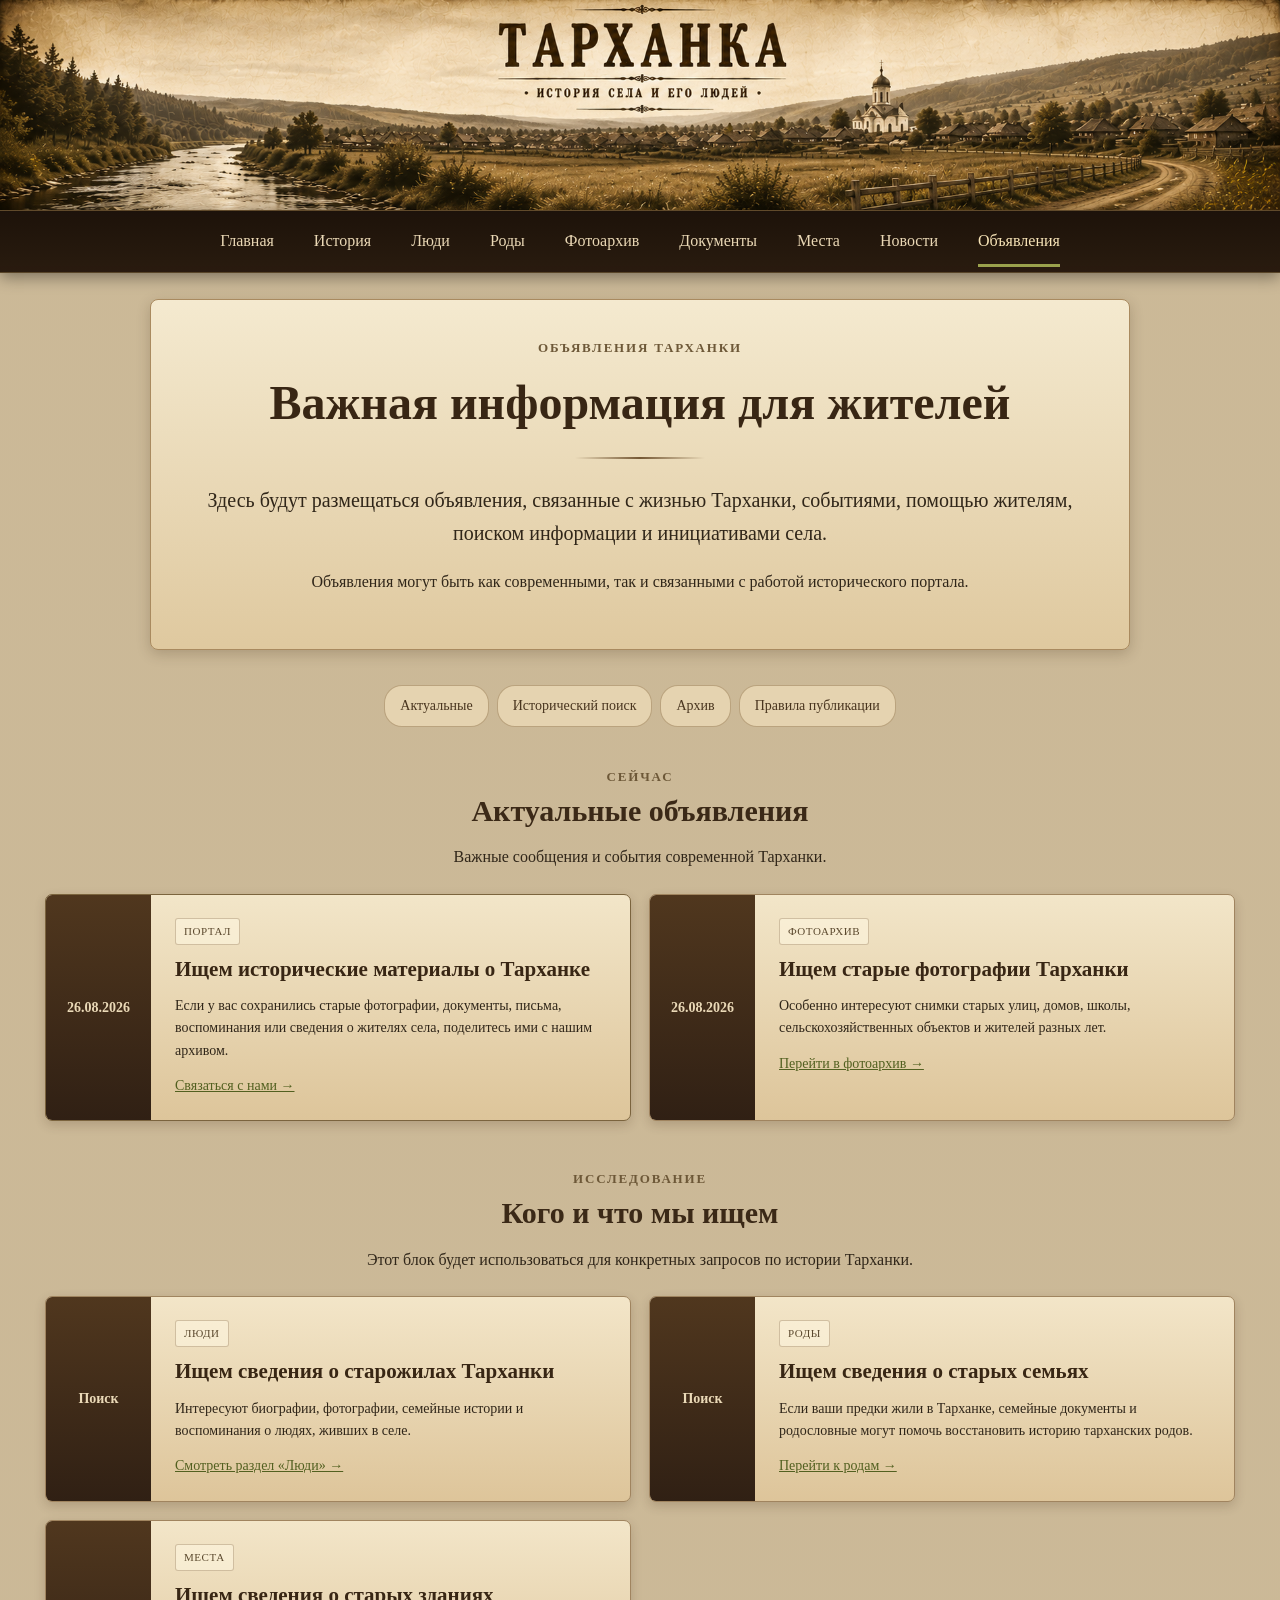
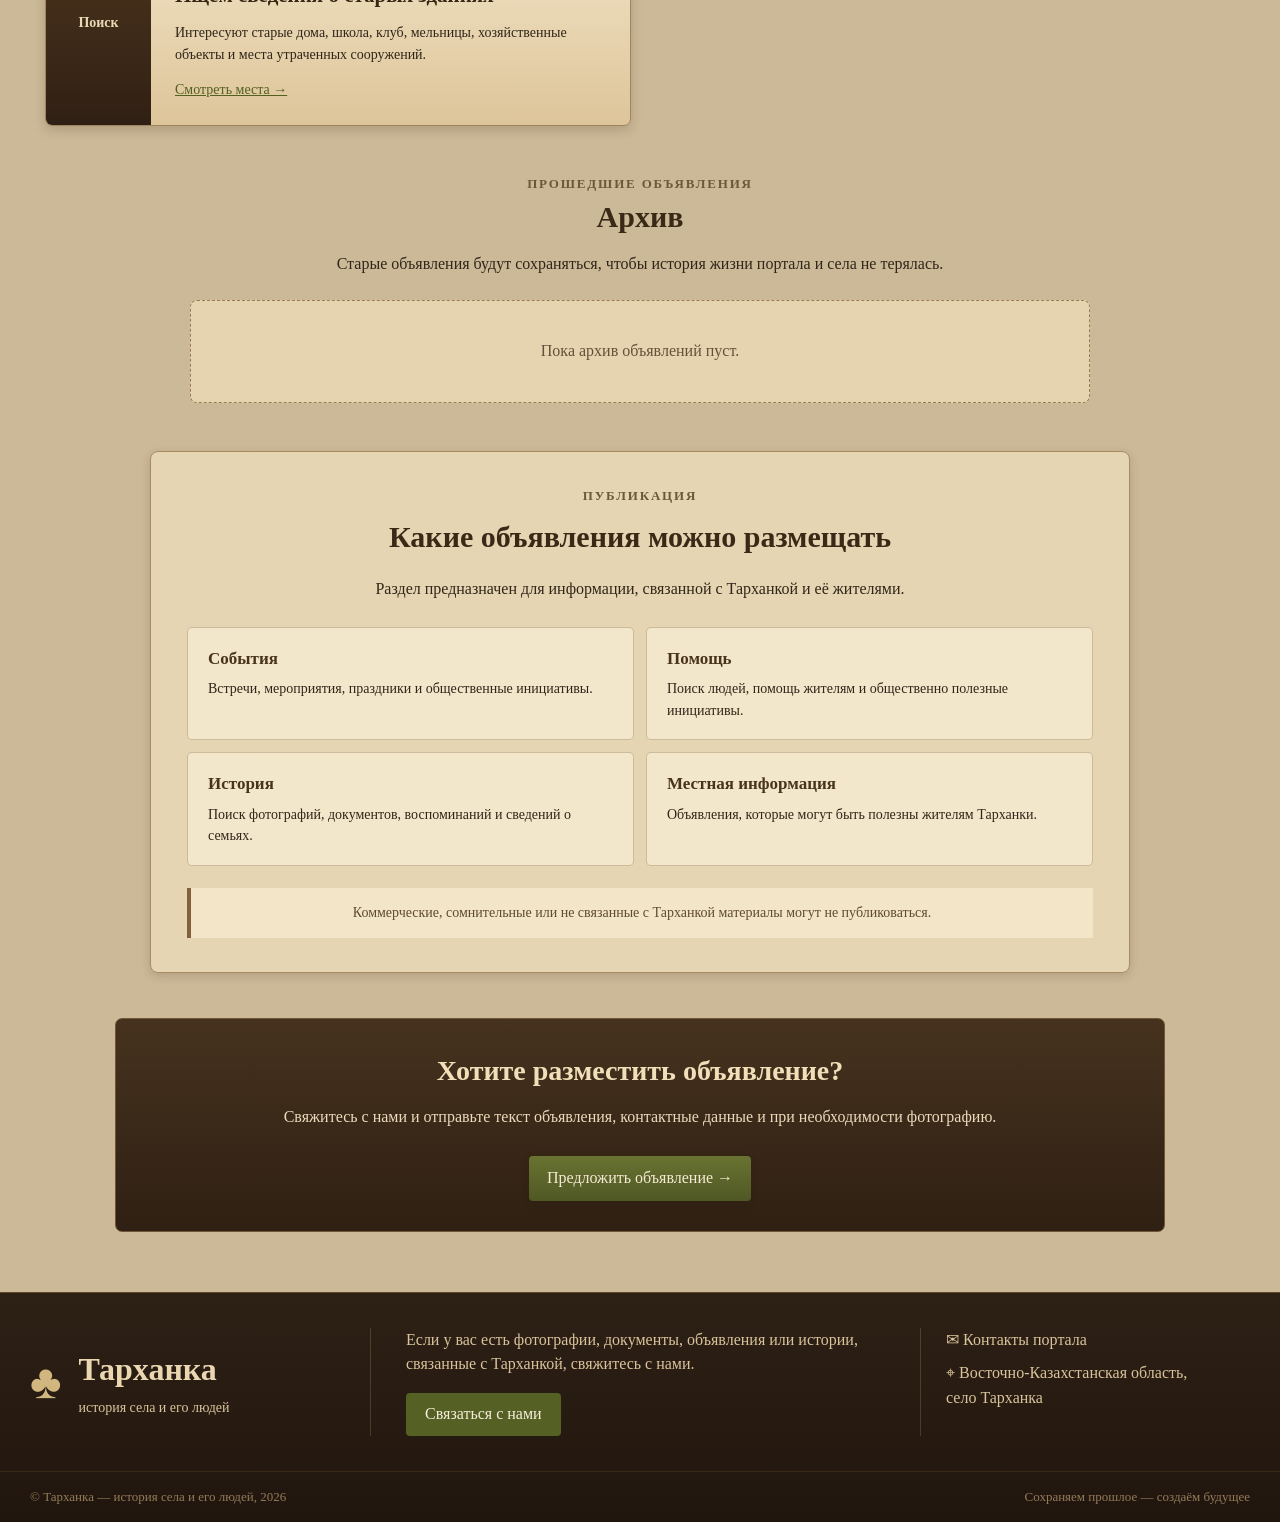
==== commit 00f54f8e: "15" ====
--- a/ads.html
+++ b/ads.html
@@ -3,193 +3,626 @@
 
 <head>
     <meta charset="UTF-8">
-    <meta name="viewport" content="width=device-width, initial-scale=1.0">
-
-    <title>Объявления — Тарханка</title>
+
+    <meta
+        name="viewport"
+        content="width=device-width, initial-scale=1.0"
+    >
+
+    <meta
+        name="description"
+        content="Объявления села Тарханка — события, помощь, предложения и важная информация для жителей"
+    >
+
+    <title>Объявления Тарханки</title>
 
     <link rel="stylesheet" href="style.css">
 </head>
 
+
 <body>
 
-    <!-- Шапка сайта -->
-
-    <header>
-        <h1>Объявления Тарханки</h1>
-        <p>Доска объявлений нашего села</p>
-    </header>
-
-
-    <!-- Главное меню -->
-
-    <nav>
-        <a href="index.html">Главная</a>
-        <a href="history.html">История</a>
-        <a href="people.html">Наши люди</a>
-        <a href="places.html">Места</a>
-        <a href="news.html">Новости</a>
-        <a href="ads.html">Объявления</a>
-        <a href="photos.html">Фотоархив</a>
+
+<!-- ==========================================================
+     ВЕРХНЯЯ ЧАСТЬ САЙТА
+========================================================== -->
+
+<header class="site-header">
+
+    <div
+        class="forest-background"
+        role="img"
+        aria-label="Тарханка"
+    >
+        <div class="wood-sign"></div>
+    </div>
+
+
+    <nav class="main-nav">
+
+        <div class="nav-container">
+
+            <a href="index.html" class="nav-link">
+                Главная
+            </a>
+
+            <a href="history.html" class="nav-link">
+                История
+            </a>
+
+            <a href="people.html" class="nav-link">
+                Люди
+            </a>
+
+            <a href="families.html" class="nav-link">
+                Роды
+            </a>
+
+            <a href="photos.html" class="nav-link">
+                Фотоархив
+            </a>
+
+            <a href="documents.html" class="nav-link">
+                Документы
+            </a>
+
+            <a href="places.html" class="nav-link">
+                Места
+            </a>
+
+            <a href="news.html" class="nav-link">
+                Новости
+            </a>
+
+            <a href="ads.html" class="nav-link active">
+                Объявления
+            </a>
+
+        </div>
+
     </nav>
 
-
-    <!-- Основное содержимое -->
-
-    <main>
-
-        <!-- Введение -->
-
-        <section class="welcome">
-
-            <h2>Доска объявлений</h2>
+</header>
+
+
+
+<!-- ==========================================================
+     ОСНОВНОЕ СОДЕРЖИМОЕ
+========================================================== -->
+
+<main class="page-container ads-page">
+
+
+    <!-- ======================================================
+         ВСТУПЛЕНИЕ
+    ======================================================= -->
+
+    <section class="ads-intro">
+
+        <p class="section-label">
+            ОБЪЯВЛЕНИЯ ТАРХАНКИ
+        </p>
+
+        <h1>
+            Важная информация для жителей
+        </h1>
+
+        <div class="decor-line"></div>
+
+        <p class="ads-lead">
+            Здесь будут размещаться объявления,
+            связанные с жизнью Тарханки,
+            событиями, помощью жителям,
+            поиском информации и инициативами села.
+        </p>
+
+        <p>
+            Объявления могут быть как современными,
+            так и связанными с работой исторического портала.
+        </p>
+
+    </section>
+
+
+
+    <!-- ======================================================
+         НАВИГАЦИЯ
+    ======================================================= -->
+
+    <section class="ads-navigation">
+
+        <a href="#current">
+            Актуальные
+        </a>
+
+        <a href="#history-search">
+            Исторический поиск
+        </a>
+
+        <a href="#archive">
+            Архив
+        </a>
+
+        <a href="#rules">
+            Правила публикации
+        </a>
+
+    </section>
+
+
+
+    <!-- ======================================================
+         АКТУАЛЬНЫЕ ОБЪЯВЛЕНИЯ
+    ======================================================= -->
+
+    <section
+        class="ads-section"
+        id="current"
+    >
+
+        <div class="ads-section-heading">
+
+            <p class="section-label">
+                СЕЙЧАС
+            </p>
+
+            <h2>
+                Актуальные объявления
+            </h2>
 
             <p>
-                Здесь жители Тарханки смогут размещать
-                полезные объявления для односельчан.
-            </p>
+                Важные сообщения и события
+                современной Тарханки.
+            </p>
+
+        </div>
+
+
+        <div class="ads-grid">
+
+
+            <article class="ad-card ad-important">
+
+                <div class="ad-date">
+                    26.08.2026
+                </div>
+
+                <div class="ad-content">
+
+                    <span class="ad-tag">
+                        Портал
+                    </span>
+
+                    <h3>
+                        Ищем исторические материалы о Тарханке
+                    </h3>
+
+                    <p>
+                        Если у вас сохранились старые фотографии,
+                        документы, письма, воспоминания
+                        или сведения о жителях села,
+                        поделитесь ими с нашим архивом.
+                    </p>
+
+                    <a href="contacts.html">
+                        Связаться с нами →
+                    </a>
+
+                </div>
+
+            </article>
+
+
+            <article class="ad-card">
+
+                <div class="ad-date">
+                    26.08.2026
+                </div>
+
+                <div class="ad-content">
+
+                    <span class="ad-tag">
+                        Фотоархив
+                    </span>
+
+                    <h3>
+                        Ищем старые фотографии Тарханки
+                    </h3>
+
+                    <p>
+                        Особенно интересуют снимки
+                        старых улиц, домов, школы,
+                        сельскохозяйственных объектов
+                        и жителей разных лет.
+                    </p>
+
+                    <a href="photos.html">
+                        Перейти в фотоархив →
+                    </a>
+
+                </div>
+
+            </article>
+
+
+        </div>
+
+    </section>
+
+
+
+    <!-- ======================================================
+         ИСТОРИЧЕСКИЙ ПОИСК
+    ======================================================= -->
+
+    <section
+        class="ads-section"
+        id="history-search"
+    >
+
+        <div class="ads-section-heading">
+
+            <p class="section-label">
+                ИССЛЕДОВАНИЕ
+            </p>
+
+            <h2>
+                Кого и что мы ищем
+            </h2>
 
             <p>
-                Продажа и покупка, услуги, поиск работы,
-                потерянные вещи и другие объявления —
-                всё в одном месте.
-            </p>
-
-        </section>
-
-
-        <!-- Категории -->
-
-        <section>
-
-            <h2>📌 Категории объявлений</h2>
-
-            <article>
-
-                <h3>Продам / Куплю</h3>
+                Этот блок будет использоваться
+                для конкретных запросов
+                по истории Тарханки.
+            </p>
+
+        </div>
+
+
+        <div class="ads-grid">
+
+
+            <article class="ad-card">
+
+                <div class="ad-date">
+                    Поиск
+                </div>
+
+                <div class="ad-content">
+
+                    <span class="ad-tag">
+                        Люди
+                    </span>
+
+                    <h3>
+                        Ищем сведения о старожилах Тарханки
+                    </h3>
+
+                    <p>
+                        Интересуют биографии, фотографии,
+                        семейные истории и воспоминания
+                        о людях, живших в селе.
+                    </p>
+
+                    <a href="people.html">
+                        Смотреть раздел «Люди» →
+                    </a>
+
+                </div>
+
+            </article>
+
+
+            <article class="ad-card">
+
+                <div class="ad-date">
+                    Поиск
+                </div>
+
+                <div class="ad-content">
+
+                    <span class="ad-tag">
+                        Роды
+                    </span>
+
+                    <h3>
+                        Ищем сведения о старых семьях
+                    </h3>
+
+                    <p>
+                        Если ваши предки жили в Тарханке,
+                        семейные документы и родословные
+                        могут помочь восстановить
+                        историю тарханских родов.
+                    </p>
+
+                    <a href="families.html">
+                        Перейти к родам →
+                    </a>
+
+                </div>
+
+            </article>
+
+
+            <article class="ad-card">
+
+                <div class="ad-date">
+                    Поиск
+                </div>
+
+                <div class="ad-content">
+
+                    <span class="ad-tag">
+                        Места
+                    </span>
+
+                    <h3>
+                        Ищем сведения о старых зданиях
+                    </h3>
+
+                    <p>
+                        Интересуют старые дома,
+                        школа, клуб, мельницы,
+                        хозяйственные объекты
+                        и места утраченных сооружений.
+                    </p>
+
+                    <a href="places.html">
+                        Смотреть места →
+                    </a>
+
+                </div>
+
+            </article>
+
+
+        </div>
+
+    </section>
+
+
+
+    <!-- ======================================================
+         АРХИВ ОБЪЯВЛЕНИЙ
+    ======================================================= -->
+
+    <section
+        class="ads-section"
+        id="archive"
+    >
+
+        <div class="ads-section-heading">
+
+            <p class="section-label">
+                ПРОШЕДШИЕ ОБЪЯВЛЕНИЯ
+            </p>
+
+            <h2>
+                Архив
+            </h2>
+
+            <p>
+                Старые объявления будут сохраняться,
+                чтобы история жизни портала
+                и села не терялась.
+            </p>
+
+        </div>
+
+
+        <div class="ads-archive">
+
+            <div class="ads-archive-empty">
+
+                Пока архив объявлений пуст.
+
+            </div>
+
+        </div>
+
+    </section>
+
+
+
+    <!-- ======================================================
+         ПРАВИЛА
+    ======================================================= -->
+
+    <section
+        class="ads-rules"
+        id="rules"
+    >
+
+        <p class="section-label">
+            ПУБЛИКАЦИЯ
+        </p>
+
+        <h2>
+            Какие объявления можно размещать
+        </h2>
+
+        <p>
+            Раздел предназначен для информации,
+            связанной с Тарханкой
+            и её жителями.
+        </p>
+
+        <div class="ads-rules-grid">
+
+            <div class="ads-rule">
+                <strong>События</strong>
 
                 <p>
-                    Сельскохозяйственная техника, животные,
-                    инструменты, мебель, бытовые вещи и другое.
+                    Встречи, мероприятия,
+                    праздники и общественные инициативы.
                 </p>
-
-            </article>
-
-
-            <article>
-
-                <h3>Услуги</h3>
+            </div>
+
+
+            <div class="ads-rule">
+                <strong>Помощь</strong>
 
                 <p>
-                    Различные услуги, которые жители предлагают
-                    своим односельчанам.
+                    Поиск людей,
+                    помощь жителям
+                    и общественно полезные инициативы.
                 </p>
-
-            </article>
-
-
-            <article>
-
-                <h3>Работа</h3>
+            </div>
+
+
+            <div class="ads-rule">
+                <strong>История</strong>
 
                 <p>
-                    Вакансии и предложения работы в Тарханке
-                    и ближайших населённых пунктах.
+                    Поиск фотографий,
+                    документов, воспоминаний
+                    и сведений о семьях.
                 </p>
-
-            </article>
-
-
-            <article>
-
-                <h3>Другое</h3>
+            </div>
+
+
+            <div class="ads-rule">
+                <strong>Местная информация</strong>
 
                 <p>
-                    Потерянные и найденные вещи, поиск людей,
-                    помощь и другая полезная информация.
+                    Объявления,
+                    которые могут быть полезны
+                    жителям Тарханки.
                 </p>
-
-            </article>
-
-        </section>
-
-
-        <!-- Пример объявления -->
-
-        <section>
-
-            <h2>📢 Объявления</h2>
-
-            <article>
-
-                <h3>Здесь пока нет объявлений</h3>
+            </div>
+
+        </div>
+
+
+        <div class="ads-warning">
+
+            Коммерческие, сомнительные
+            или не связанные с Тарханкой
+            материалы могут не публиковаться.
+
+        </div>
+
+    </section>
+
+
+
+    <!-- ======================================================
+         ДОБАВИТЬ ОБЪЯВЛЕНИЕ
+    ======================================================= -->
+
+    <section class="participate">
+
+        <h2>
+            Хотите разместить объявление?
+        </h2>
+
+        <p>
+            Свяжитесь с нами
+            и отправьте текст объявления,
+            контактные данные
+            и при необходимости фотографию.
+        </p>
+
+        <a
+            href="contacts.html"
+            class="history-button"
+        >
+            Предложить объявление →
+        </a>
+
+    </section>
+
+
+</main>
+
+
+
+<!-- ==========================================================
+     FOOTER
+========================================================== -->
+
+<footer class="site-footer">
+
+    <div class="footer-container">
+
+        <div class="footer-brand">
+
+            <div class="footer-tree">
+                ♣
+            </div>
+
+            <div>
+
+                <h2>
+                    Тарханка
+                </h2>
 
                 <p>
-                    Раздел только начинает работать.
-                    Первые объявления появятся здесь позже.
+                    история села и его людей
                 </p>
 
-            </article>
-
-        </section>
-
-
-        <!-- Добавление объявления -->
-
-        <section class="participate">
-
-            <h2>📢 Хотите разместить объявление?</h2>
+            </div>
+
+        </div>
+
+
+        <div class="footer-contribute">
 
             <p>
-                В будущем жители смогут самостоятельно
-                добавлять объявления на сайт.
-            </p>
-
-            <button>Добавить объявление</button>
-
-        </section>
-
-
-        <!-- Возврат -->
-
-        <section class="welcome">
-
-            <a href="index.html">← Вернуться на главную</a>
-
-        </section>
-
-    </main>
-
-
-    <!-- Подвал -->
-
-    <footer>
-
-        <p>Портал села Тарханка</p>
-
-        <p>
-            История • Люди • События • Жизнь села
-        </p>
-
-    </footer>
-
-    <script>
-    const backToTopButton = document.getElementById("backToTop");
-
-    window.addEventListener("scroll", function () {
-        if (window.scrollY > 300) {
-            backToTopButton.classList.add("show");
-        } else {
-            backToTopButton.classList.remove("show");
-        }
-    });
-
-    backToTopButton.addEventListener("click", function () {
-        window.scrollTo({
-            top: 0,
-            behavior: "smooth"
-        });
-    });
-</script>
+                Если у вас есть фотографии,
+                документы, объявления
+                или истории,
+                связанные с Тарханкой,
+                свяжитесь с нами.
+            </p>
+
+            <a
+                href="contacts.html"
+                class="footer-button"
+            >
+                Связаться с нами
+            </a>
+
+        </div>
+
+
+        <div class="footer-contacts">
+
+            <p>
+                ✉
+                <a href="contacts.html">
+                    Контакты портала
+                </a>
+            </p>
+
+            <p>
+                ⌖ Восточно-Казахстанская область,<br>
+                село Тарханка
+            </p>
+
+        </div>
+
+    </div>
+
+
+    <div class="footer-bottom">
+
+        <span>
+            © Тарханка —
+            история села и его людей, 2026
+        </span>
+
+        <span>
+            Сохраняем прошлое —
+            создаём будущее
+        </span>
+
+    </div>
+
+</footer>
+
 
 </body>
+
 </html>
--- a/style.css
+++ b/style.css
@@ -1,1078 +1,1863 @@
-/* ==================================================
+/* ==========================================================
    ТАРХАНКА
-   Современный природный стиль
-   ================================================== */
-
-
-/* ---------- Основные настройки ---------- */
+   Исторический портал
+
+   Основной стиль:
+   дерево • лес • архив • старинная бумага
+========================================================== */
+
+
+/* ==========================================================
+   1. БАЗОВЫЕ НАСТРОЙКИ
+========================================================== */
 
 * {
     box-sizing: border-box;
 }
 
+
 html {
     scroll-behavior: smooth;
 }
 
+
 body {
     margin: 0;
 
-    background-color: #e8ddc5;
-    background-image:
+    color: #302619;
+
+    font-family:
+        Georgia,
+        "Times New Roman",
+        serif;
+
+    line-height: 1.55;
+
+    background:
         linear-gradient(
-            rgba(246, 239, 220, 0.18),
-            rgba(246, 239, 220, 0.18)
+            rgba(47, 37, 25, 0.06),
+            rgba(47, 37, 25, 0.06)
         ),
-        url("images/backgrounds/paper-texture.png");
-
-    background-repeat: repeat;
-    background-size: 900px auto;
-    background-attachment: fixed;
-
-    color: #292b26;
-
-    font-family: Georgia, "Times New Roman", serif;
-    line-height: 1.6;
-}
-
-/* ---------- Шапка ---------- */
-
-.hero {
-    height: 200px;
-
-    background-image:
-        linear-gradient(
-            rgba(15, 35, 27, 0.25),
-            rgba(10, 25, 19, 0.45)
-        ),
-       url("images/village/tarkhanka-header.jpg");
-
-    background-size: cover;
-    background-position: center;
+        #d5c29f;
+}
+
+
+/* ==========================================================
+   2. ОБЩИЕ ССЫЛКИ
+========================================================== */
+
+a {
+    color: inherit;
+    text-decoration: none;
+}
+
+
+/* ==========================================================
+   3. ВЕРХНЯЯ ЧАСТЬ САЙТА
+========================================================== */
+
+.site-header {
+    background: #25180e;
+}
+
+
+/* ==========================================================
+   4. ГЛАВНАЯ ГРАФИЧЕСКАЯ ШАПКА
+   Файл:
+   images/village/tarhanka-wood-header.png
+========================================================== */
+
+.forest-background {
+    width: 100%;
+    height: 210px;
+    min-height: 0;
 
     display: flex;
     align-items: center;
     justify-content: center;
 
-    text-align: center;
-}
-
-.hero-overlay {
-    color: white;
-    width: 100%;
-    padding: 30px;
-}
-
-.hero h1 {
-    margin: 0;
-
-    font-family: Georgia, "Times New Roman", serif;
-
-    font-size: 76px;
-    font-weight: normal;
-
-    letter-spacing: 10px;
-
-    text-shadow:
-        0 3px 8px rgba(0, 0, 0, 0.5);
-}
-
-.hero p {
-    margin: 12px 0 0;
-
-    color: #e5dfbd;
-
-    font-size: 18px;
-    font-weight: 500;
-
-    letter-spacing: 3px;
-}
-
-
-/* ---------- Меню ---------- */
-
-nav {
-    background-color: #17231d;
+    padding: 0;
+
+    background-image:
+        url("images/village/tarhanka-wood-header.png");
+
+    background-repeat: no-repeat;
+    background-position: center;
+    background-size: cover;
+
+    overflow: hidden;
+}
+
+
+/*
+   Старый вложенный блок оставляем,
+   чтобы не пришлось пока менять HTML.
+*/
+
+.wood-sign {
+    display: none;
+}
+
+
+/* ==========================================================
+   5. ГЛАВНОЕ МЕНЮ
+========================================================== */
+
+.main-nav {
+    background:
+        linear-gradient(
+            rgba(29, 18, 10, 0.96),
+            rgba(41, 27, 15, 0.98)
+        );
+
+    border-top:
+        1px solid
+        rgba(211, 174, 103, 0.32);
+
+    border-bottom:
+        1px solid
+        rgba(211, 174, 103, 0.32);
+
+    box-shadow:
+        0 4px 15px
+        rgba(0, 0, 0, 0.4);
+}
+
+
+.nav-container {
+    max-width: 1500px;
+
+    margin: 0 auto;
+
+    padding: 0 22px;
 
     display: flex;
     justify-content: center;
     align-items: center;
-
     flex-wrap: wrap;
-
-    padding: 0;
-}
-
-nav a {
-    color: #f1efe7;
+}
+
+
+.nav-link {
+    position: relative;
+
+    display: block;
+
+    padding: 18px 20px;
+
+    color: #ead8b5;
+
+    font-size: 16px;
+
+    white-space: nowrap;
+
+    transition:
+        background-color 0.25s,
+        color 0.25s;
+}
+
+
+.nav-link:hover {
+    color: #fff4d8;
+
+    background:
+        rgba(255, 255, 255, 0.055);
+}
+
+
+.nav-link.active {
+    color: #f7e4b7;
+}
+
+
+.nav-link.active::after {
+    content: "";
+
+    position: absolute;
+
+    left: 20px;
+    right: 20px;
+    bottom: 5px;
+
+    height: 3px;
+
+    background: #9ba24c;
+}
+
+
+/* ==========================================================
+   6. ОСНОВНОЙ КОНТЕЙНЕР СТРАНИЦЫ
+========================================================== */
+
+.page-container {
+    width: 100%;
+    max-width: 1500px;
+
+    margin: 0 auto;
+
+    padding: 26px 30px 45px;
+}
+
+
+/* ==========================================================
+   7. ГЛАВНЫЙ ВЕРХНИЙ БЛОК
+   Слева фото, справа обновления
+========================================================== */
+
+.home-top {
+    display: grid;
+
+    grid-template-columns:
+        minmax(0, 2.4fr)
+        minmax(330px, 1fr);
+
+    gap: 22px;
+
+    align-items: stretch;
+}
+
+
+/* ==========================================================
+   8. БОЛЬШАЯ ФОТОГРАФИЯ НА ГЛАВНОЙ
+========================================================== */
+
+.home-hero {
+    min-height: 500px;
+
+    position: relative;
+    overflow: hidden;
+
+    border-radius: 10px;
+
+    background-image:
+        url("images/village/tarhanka-history-collage.png");
+
+    background-size: cover;
+    background-position: center;
+    background-repeat: no-repeat;
+
+    box-shadow:
+        0 5px 18px rgba(43, 29, 16, 0.42),
+        inset 0 0 0 1px rgba(255, 255, 255, 0.12);
+}
+
+
+.home-hero-overlay {
+    position: absolute;
+    inset: 0;
+
+    display: flex;
+    align-items: flex-end;
+
+    background:
+        linear-gradient(
+            to top,
+            rgba(11, 15, 8, 0.84) 0%,
+            rgba(11, 15, 8, 0.48) 34%,
+            rgba(11, 15, 8, 0.06) 72%
+        );
+}
+
+
+.home-hero-text {
+    max-width: 650px;
+
+    padding: 48px 50px;
+
+    color: #ffffff;
+}
+
+
+.home-hero-text h1 {
+    margin: 0 0 14px;
+
+    font-size:
+        clamp(
+            38px,
+            4vw,
+            60px
+        );
+
+    line-height: 1.03;
+
+    font-weight: 700;
+
+    text-shadow:
+        0 2px 6px
+        rgba(0, 0, 0, 0.65);
+}
+
+
+.home-hero-text p {
+    max-width: 570px;
+
+    margin: 0 0 25px;
+
+    font-size: 20px;
+    line-height: 1.45;
+
+    text-shadow:
+        0 1px 4px
+        rgba(0, 0, 0, 0.8);
+}
+
+
+/* ==========================================================
+   9. ОСНОВНАЯ КНОПКА
+========================================================== */
+
+.primary-button {
+    display: inline-flex;
+
+    align-items: center;
+
+    gap: 15px;
+
+    padding: 13px 22px;
+
+    color: #f7efdc;
+
+    font-size: 15px;
+
+    text-transform: uppercase;
+
+    border:
+        1px solid
+        rgba(255, 255, 255, 0.15);
+
+    border-radius: 5px;
+
+    background:
+        linear-gradient(
+            #6c762f,
+            #50591f
+        );
+
+    box-shadow:
+        0 3px 8px
+        rgba(0, 0, 0, 0.35);
+
+    transition:
+        transform 0.2s,
+        filter 0.2s;
+}
+
+
+.primary-button:hover {
+    transform:
+        translateY(-2px);
+
+    filter:
+        brightness(1.12);
+}
+
+
+/* ==========================================================
+   10. ПОСЛЕДНИЕ ОБНОВЛЕНИЯ
+========================================================== */
+
+.updates-panel {
+    padding: 31px 28px 25px;
+
+    background:
+        linear-gradient(
+            rgba(255, 248, 224, 0.82),
+            rgba(229, 205, 159, 0.91)
+        );
+
+    border:
+        1px solid
+        #a4865c;
+
+    border-radius: 9px;
+
+    box-shadow:
+        0 5px 15px
+        rgba(55, 34, 16, 0.34),
+
+        inset 0 0 35px
+        rgba(117, 78, 36, 0.14);
+}
+
+
+.updates-title {
+    display: flex;
+
+    align-items: center;
+
+    gap: 12px;
+
+    padding-bottom: 14px;
+
+    border-bottom:
+        2px solid
+        #594026;
+}
+
+
+.updates-symbol {
+    font-size: 30px;
+}
+
+
+.updates-title h2 {
+    margin: 0;
+
+    color: #382817;
+
+    font-size: 26px;
+}
+
+
+.updates-list {
+    width: 100%;
+}
+
+
+.update-item {
+    display: grid;
+
+    grid-template-columns:
+        35px 1fr 16px;
+
+    gap: 11px;
+
+    align-items: center;
+
+    padding: 20px 2px;
+
+    border-bottom:
+        1px solid
+        rgba(79, 55, 30, 0.22);
+
+    transition:
+        background-color 0.2s;
+}
+
+
+.update-item:hover {
+    background:
+        rgba(255, 255, 255, 0.18);
+}
+
+
+.update-icon {
+    color: #4c351b;
+
+    font-size: 24px;
+
+    text-align: center;
+}
+
+
+.update-content time {
+    display: block;
+
+    margin-bottom: 4px;
+
+    color: #73583a;
+
+    font-size: 13px;
+}
+
+
+.update-content p {
+    margin: 0;
+
+    font-size: 15px;
+    line-height: 1.37;
+}
+
+
+.update-content strong {
+    color: #332413;
+}
+
+
+.update-arrow {
+    color: #4c371e;
+
+    font-size: 30px;
+}
+
+
+.all-updates {
+    display: block;
+
+    margin-top: 22px;
+
+    color: #4c5c25;
+
+    font-size: 17px;
+
+    text-align: center;
+    text-decoration: underline;
+}
+
+
+/* ==========================================================
+   11. КАРТОЧКИ РАЗДЕЛОВ
+========================================================== */
+
+.portal-sections {
+    display: grid;
+    grid-template-columns: repeat(5, minmax(0, 1fr));
+
+    gap: 14px;
+    margin-top: 22px;
+
+    align-items: stretch;
+}
+
+
+.portal-card {
+    min-width: 0;
+
+    display: flex;
+    flex-direction: column;
+
+    overflow: hidden;
+
+    aspect-ratio: 1 / 1;
+
+    border: 1px solid #a98a5f;
+    border-radius: 7px;
+
+    background:
+        linear-gradient(
+            #ead9b7,
+            #d7bc8c
+        );
+
+    box-shadow:
+        0 3px 9px
+        rgba(45, 30, 15, 0.3);
+
+    transition:
+        transform 0.2s,
+        box-shadow 0.2s;
+}
+
+
+.portal-card:hover {
+    transform: translateY(-4px);
+
+    box-shadow:
+        0 8px 17px
+        rgba(45, 30, 15, 0.38);
+}
+
+
+/* ==========================================================
+   12. ЗАГОЛОВОК КАРТОЧКИ
+========================================================== */
+
+.card-title {
+    min-height: 55px;
+
+    display: flex;
+
+    align-items: center;
+
+    gap: 10px;
+
+    padding: 10px 13px;
+}
+
+
+.card-title span {
+    font-size: 22px;
+}
+
+
+.card-title h2 {
+    margin: 0;
+
+    font-size: 17px;
+
+    text-transform: uppercase;
+}
+
+
+/* ==========================================================
+   13. ИЗОБРАЖЕНИЕ КАРТОЧКИ
+========================================================== */
+
+.card-image {
+    width: 100%;
+    height: 42%;
+
+    overflow: hidden;
+    flex-shrink: 0;
+}
+
+
+.card-image img {
+    width: 100%;
+    height: 100%;
+
+    object-fit: cover;
+
+    filter:
+        sepia(55%)
+        saturate(65%);
+
+    transition:
+        transform 0.35s,
+        filter 0.35s;
+}
+
+
+.portal-card:hover .card-image img {
+    transform:
+        scale(1.05);
+
+    filter:
+        sepia(25%)
+        saturate(80%);
+}
+
+
+/* ==========================================================
+   14. ТЕКСТ КАРТОЧКИ
+========================================================== */
+
+.card-body {
+    flex: 1;
+
+    display: flex;
+    flex-direction: column;
+
+    padding: 12px 14px 15px;
+}
+
+
+.card-body p {
+    margin: 0 0 10px;
+
+    font-size: 14px;
+    line-height: 1.4;
+
+    display: -webkit-box;
+    -webkit-line-clamp: 3;
+    -webkit-box-orient: vertical;
+
+    overflow: hidden;
+}
+
+
+.card-body a {
+    color: #4d5b22;
+
+    font-size: 15px;
+
+    text-decoration: underline;
+}
+
+
+/* ==========================================================
+   15. FOOTER
+========================================================== */
+
+.site-footer {
+    color: #d9c39b;
+
+    background:
+        linear-gradient(
+            rgba(32, 20, 11, 0.92),
+            rgba(27, 16, 9, 0.97)
+        );
+
+    border-top:
+        1px solid
+        #64452a;
+}
+
+
+/* ==========================================================
+   16. ОСНОВНОЕ СОДЕРЖИМОЕ FOOTER
+========================================================== */
+
+.footer-container {
+    width: 100%;
+    max-width: 1500px;
+
+    margin: 0 auto;
+
+    padding: 35px 30px;
+
+    display: grid;
+
+    grid-template-columns:
+        1fr
+        1.7fr
+        1.1fr;
+
+    gap: 40px;
+}
+
+
+/* ==========================================================
+   17. НАЗВАНИЕ В FOOTER
+========================================================== */
+
+.footer-brand {
+    display: flex;
+
+    align-items: center;
+
+    gap: 17px;
+}
+
+
+.footer-tree {
+    color: #d1b77f;
+
+    font-size: 48px;
+}
+
+
+.footer-brand h2 {
+    margin: 0;
+
+    color: #ead7b1;
+
+    font-size: 32px;
+}
+
+
+.footer-brand p {
+    margin: 3px 0 0;
+
+    font-size: 14px;
+}
+
+
+/* ==========================================================
+   18. ПРИГЛАШЕНИЕ ПОДЕЛИТЬСЯ МАТЕРИАЛАМИ
+========================================================== */
+
+.footer-contribute {
+    padding-left: 35px;
+
+    border-left:
+        1px solid
+        rgba(204, 172, 111, 0.23);
+}
+
+
+.footer-contribute p {
+    max-width: 570px;
+
+    margin-top: 0;
+}
+
+
+.footer-button {
+    display: inline-block;
+
+    padding: 9px 19px;
+
+    color: #f7eedb;
+
+    background: #556024;
+
+    border-radius: 4px;
+}
+
+
+/* ==========================================================
+   19. КОНТАКТЫ В FOOTER
+========================================================== */
+
+.footer-contacts {
+    padding-left: 25px;
+
+    border-left:
+        1px solid
+        rgba(204, 172, 111, 0.23);
+}
+
+
+.footer-contacts p {
+    margin: 0 0 9px;
+}
+
+
+.footer-contacts a:hover {
+    text-decoration: underline;
+}
+
+
+/* ==========================================================
+   20. САМАЯ НИЖНЯЯ СТРОКА
+========================================================== */
+
+.footer-bottom {
+    width: 100%;
+    max-width: 1500px;
+
+    margin: 0 auto;
+
+    padding: 15px 30px;
+
+    display: flex;
+
+    justify-content: space-between;
+
+    gap: 20px;
+
+    color: #937b58;
+
+    font-size: 13px;
+
+    border-top:
+        1px solid
+        rgba(196, 155, 90, 0.13);
+}
+
+
+/* ==========================================================
+   21. ПЛАНШЕТЫ И НЕБОЛЬШИЕ НОУТБУКИ
+========================================================== */
+
+@media (max-width: 1150px) {
+
+    /* ШАПКУ НЕ МЕНЯЕМ: оставляем текущий размер */
+    .forest-background {
+        height: 190px;
+    }
+
+
+    .home-top {
+        grid-template-columns: 1fr;
+    }
+
+
+    .portal-sections {
+        grid-template-columns: repeat(3, minmax(0, 1fr));
+        gap: 12px;
+    }
+
+
+    .portal-card {
+        aspect-ratio: 1 / 1;
+    }
+
+
+    .footer-container {
+        grid-template-columns: 1fr 1fr;
+    }
+
+
+    .footer-contacts {
+        padding-left: 0;
+        border-left: none;
+    }
+}
+
+/* ==========================================================
+   БЛОК "СВЯЗАТЬСЯ С НАМИ"
+========================================================== */
+
+.contact-invite {
+    margin-top: 30px;
+    padding: 25px 30px;
+
+    background:
+        linear-gradient(
+            rgba(239, 222, 187, 0.96),
+            rgba(218, 190, 143, 0.96)
+        );
+
+    border: 1px solid #a98a5f;
+    border-radius: 8px;
+
+    box-shadow:
+        0 3px 10px rgba(45, 30, 15, 0.25);
+}
+
+.contact-invite-inner {
+    display: flex;
+    align-items: center;
+    justify-content: space-between;
+
+    gap: 30px;
+}
+
+.contact-invite-text h2 {
+    margin: 0 0 7px;
+
+    font-family: Georgia, "Times New Roman", serif;
+    font-size: 24px;
+
+    color: #382512;
+}
+
+.contact-invite-text p {
+    max-width: 750px;
+    margin: 0;
+
+    font-size: 15px;
+    line-height: 1.6;
+
+    color: #57432b;
+}
+
+.contact-button {
+    flex-shrink: 0;
+
+    display: inline-block;
+
+    padding: 12px 22px;
+
+    border: 1px solid #75552d;
+    border-radius: 4px;
+
+    background: #5b3d1f;
+
+    color: #f5e6c8;
+    font-family: Georgia, "Times New Roman", serif;
+    font-size: 16px;
 
     text-decoration: none;
 
-    padding: 17px 24px;
-
-    font-size: 15px;
-    font-weight: 500;
-
-    transition: 0.2s;
-}
-
-nav a:hover,
-nav a.active {
-    background-color: #31553c;
-}
-
-
-/* ---------- Основная часть ---------- */
-
-main {
-    max-width: 1320px;
+    transition:
+        background 0.2s,
+        transform 0.2s;
+}
+
+.contact-button:hover {
+    background: #704d27;
+    transform: translateY(-2px);
+}
+
+/* ==========================================================
+   СТРАНИЦА "КОНТАКТЫ"
+========================================================== */
+
+.contacts-page {
+    max-width: 1050px;
     margin: 0 auto;
-    padding: 32px 30px 55px;
-}
-
-
-/* ---------- Общие секции ---------- */
-
-section {
-    margin-bottom: 25px;
-}
-
-
-/* ---------- Главный блок ---------- */
-
-.intro-section {
-    display: grid;
-
-    grid-template-columns: 1fr 2.4fr;
-
-    gap: 30px;
-
-    align-items: stretch;
-}
-
-
-/* ---------- Приветственный текст ---------- */
-
-.intro-text {
-    padding: 20px 18px;
-}
-
-.intro-text h2 {
-    margin: 0;
-
-    color: #173822;
+    padding: 25px 0 45px;
+}
+
+
+/* ---------- Основной лист ---------- */
+
+.contacts-paper {
+    position: relative;
+
+    padding: 45px 55px;
+
+    background:
+        linear-gradient(
+            rgba(246, 232, 199, 0.97),
+            rgba(229, 207, 165, 0.97)
+        );
+
+    border: 1px solid #a98a5f;
+    border-radius: 6px;
+
+    box-shadow:
+        0 5px 18px rgba(50, 32, 15, 0.28);
+
+    color: #3c2a18;
+}
+
+
+/* ---------- Заголовок ---------- */
+
+.contacts-heading {
+    max-width: 760px;
+    margin: 0 auto;
+
+    text-align: center;
+}
+
+.contacts-small-title {
+    display: block;
+
+    margin-bottom: 7px;
+
+    font-size: 13px;
+    letter-spacing: 2px;
+    text-transform: uppercase;
+
+    color: #806541;
+}
+
+.contacts-heading h1 {
+    margin: 0 0 16px;
 
     font-family: Georgia, "Times New Roman", serif;
-
     font-size: 42px;
     font-weight: normal;
-    line-height: 1.12;
-}
-
-.intro-text p {
-    color: #353a34;
-
-    font-family: Arial, Helvetica, sans-serif;
-    font-size: 16px;
+
+    color: #382512;
+}
+
+.contacts-heading p {
+    margin: 0;
+
+    font-size: 17px;
     line-height: 1.7;
 
-    margin: 17px 0;
-}
-
-.decor-line {
-    width: 150px;
-    height: 2px;
-
-    background-color: #728358;
-
-    margin: 22px 0;
-}
-
-
-/* ---------- Карточки ---------- */
-.portal-cards {
-    display: grid;
-    grid-template-columns: repeat(2, 1fr);
+    color: #5b4630;
+}
+
+
+/* ---------- Разделительная линия ---------- */
+
+.contacts-divider {
+    width: 100%;
+    height: 1px;
+
+    margin: 32px 0;
+
+    background:
+        linear-gradient(
+            to right,
+            transparent,
+            #806541 15%,
+            #806541 85%,
+            transparent
+        );
+}
+
+
+/* ---------- Блок помощи ---------- */
+
+.contacts-help {
+    max-width: 780px;
+    margin: 0 auto;
+}
+
+.contacts-help h2,
+.contacts-details h2 {
+    margin: 0 0 15px;
+
+    font-family: Georgia, "Times New Roman", serif;
+    font-size: 25px;
+
+    color: #382512;
+}
+
+.contacts-help p {
+    margin: 0 0 15px;
+
+    line-height: 1.6;
+}
+
+.contacts-help ul {
+    margin: 0;
+    padding-left: 24px;
+}
+
+.contacts-help li {
+    margin-bottom: 8px;
+
+    line-height: 1.5;
+}
+
+.contacts-help li::marker {
+    color: #79562d;
+}
+
+
+/* ---------- Контактные данные ---------- */
+
+.contacts-details {
+    max-width: 780px;
+    margin: 0 auto;
+}
+
+.contact-row {
+    display: flex;
+    align-items: center;
+
     gap: 18px;
-}
-
-.portal-card {
-    background:
-        linear-gradient(
-            rgba(247, 243, 232, 0.92),
-            rgba(238, 233, 219, 0.92)
-        );
-
-    /* дальше твой код */
-}
-.portal-card {
-  background:
-    linear-gradient(
-        rgba(247, 241, 225, 0.78),
-        rgba(235, 226, 205, 0.78)
-    );
-
-    border: 1px solid #bdb5a2;
+
+    margin-top: 14px;
+    padding: 17px 20px;
+
+    background:
+        rgba(255, 248, 229, 0.48);
+
+    border: 1px solid
+        rgba(126, 91, 49, 0.38);
 
     border-radius: 5px;
-
-    padding: 22px 25px;
-
-    text-align: center;
-
-    text-decoration: none;
-
-    color: #252923;
-
-    display: flex;
-    flex-direction: column;
-    align-items: center;
-
-    min-height: 150px;
-
-    transition:
-        transform 0.2s,
-        box-shadow 0.2s,
-        border-color 0.2s;
-}
-
-.portal-card:hover {
-    transform: translateY(-4px);
-
-    border-color: #4c6847;
-
-    box-shadow:
-        0 8px 18px rgba(36, 47, 34, 0.14);
-}
-
-.card-icon {
-    width: 58px;
-    height: 58px;
-
+}
+
+.contact-icon {
     display: flex;
     align-items: center;
     justify-content: center;
 
-    margin-bottom: 16px;
-
-    color: #254c30;
-}
-
-.card-icon svg {
-    width: 48px;
-    height: 48px;
-
-    fill: none;
-    stroke: currentColor;
-    stroke-width: 1.5;
-    stroke-linecap: round;
-    stroke-linejoin: round;
-}
-
-.portal-card h3 {
-    margin: 0 0 12px;
-
-    color: #173822;
-
+    width: 45px;
+    height: 45px;
+
+    flex: 0 0 45px;
+
+    border: 1px solid #8c693d;
+    border-radius: 50%;
+
+    font-size: 21px;
+
+    color: #593b1d;
+}
+
+.contact-label {
+    display: block;
+
+    margin-bottom: 4px;
+
+    font-size: 13px;
+    text-transform: uppercase;
+    letter-spacing: 1px;
+
+    color: #806541;
+}
+
+.contact-row a {
     font-family: Georgia, "Times New Roman", serif;
-
-    font-size: 25px;
-}
-
-.portal-card p {
+    font-size: 18px;
+
+    color: #4d3219;
+
+    text-decoration: none;
+}
+
+.contact-row a:hover {
+    text-decoration: underline;
+}
+
+
+/* ---------- Примечание ---------- */
+
+.contacts-note {
+    max-width: 780px;
+
+    margin: 35px auto 0;
+    padding: 18px 22px;
+
+    border-left: 4px solid #80603a;
+
+    background:
+        rgba(255, 248, 229, 0.45);
+
+    font-size: 14px;
+    line-height: 1.6;
+
+    color: #59442d;
+}
+
+/* ==========================================================
+   22. МОБИЛЬНЫЕ УСТРОЙСТВА
+========================================================== */
+
+@media (max-width: 720px) {
+
+    /* ШАПКУ НЕ МЕНЯЕМ: оставляем текущий размер */
+    .forest-background {
+        width: 100%;
+        height: 120px;
+
+        padding: 0;
+
+        background-size: cover;
+        background-position: center center;
+        background-repeat: no-repeat;
+
+        overflow: hidden;
+    }
+
+    .contact-invite {
+    padding: 20px;
+}
+
+.contact-invite-inner {
+    flex-direction: column;
+    align-items: flex-start;
+
+    gap: 18px;
+}
+
+.contact-button {
+    width: 100%;
+
+    text-align: center;
+}
+    /* ---------- Контакты ---------- */
+
+    .contacts-page {
+        padding: 12px 0 30px;
+    }
+
+    .contacts-paper {
+        padding: 30px 22px;
+    }
+
+    .contacts-heading h1 {
+        font-size: 32px;
+    }
+
+    .contacts-heading p {
+        font-size: 16px;
+    }
+
+    .contacts-divider {
+        margin: 25px 0;
+    }
+
+    .contacts-help h2,
+    .contacts-details h2 {
+        font-size: 22px;
+    }
+
+    .contact-row {
+        padding: 14px;
+        gap: 13px;
+    }
+
+    .contact-icon {
+        width: 40px;
+        height: 40px;
+
+        flex-basis: 40px;
+
+        font-size: 18px;
+    }
+
+    .contact-row a {
+        font-size: 16px;
+    }
+
+    .contacts-note {
+        margin-top: 25px;
+        padding: 15px 17px;
+    }
+
+    /* ---------- Меню ---------- */
+
+    .nav-container {
+        justify-content: flex-start;
+        flex-wrap: nowrap;
+
+        overflow-x: auto;
+
+        padding: 0 8px;
+
+        scrollbar-width: thin;
+    }
+
+
+    .nav-link {
+        flex: 0 0 auto;
+
+        padding: 14px 13px;
+
+        font-size: 14px;
+    }
+
+
+    .nav-link.active::after {
+        left: 13px;
+        right: 13px;
+    }
+
+
+    /* ---------- Основной контейнер ---------- */
+
+    .page-container {
+        padding: 14px;
+    }
+
+
+    /* ---------- Главное фото ---------- */
+
+    .home-hero {
+        min-height: 430px;
+    }
+
+
+    .home-hero-text {
+        padding: 28px 23px;
+    }
+
+
+    .home-hero-text h1 {
+        font-size: 39px;
+    }
+
+
+    .home-hero-text p {
+        font-size: 17px;
+    }
+
+
+    /* ---------- Обновления ---------- */
+
+    .updates-panel {
+        padding: 24px 18px;
+    }
+
+
+    .updates-title h2 {
+        font-size: 23px;
+    }
+
+
+    .update-item {
+        grid-template-columns: 30px 1fr 14px;
+
+        gap: 8px;
+
+        padding: 17px 0;
+    }
+
+
+    /* ---------- Карточки разделов ---------- */
+
+    .portal-sections {
+        grid-template-columns: repeat(2, minmax(0, 1fr));
+        gap: 10px;
+    }
+
+
+    .portal-card {
+        aspect-ratio: auto;
+        min-height: 245px;
+    }
+
+
+    .portal-card:last-child {
+        grid-column: 1 / -1;
+        min-height: 230px;
+    }
+
+
+    .card-image {
+        height: 110px;
+    }
+
+
+    .card-body p {
+        -webkit-line-clamp: 3;
+    }
+
+
+    /* ---------- Footer ---------- */
+
+    .footer-container {
+        grid-template-columns: 1fr;
+
+        gap: 25px;
+
+        padding: 30px 20px;
+    }
+
+
+    .footer-contribute,
+    .footer-contacts {
+        padding-left: 0;
+        border-left: none;
+    }
+
+
+    .footer-bottom {
+        flex-direction: column;
+
+        padding: 15px 20px;
+    }
+}
+
+
+/* ==========================================================
+   23. МАЛЕНЬКИЕ ТЕЛЕФОНЫ
+========================================================== */
+
+@media (max-width: 470px) {
+
+    /* ШАПКУ НЕ МЕНЯЕМ: оставляем текущий размер */
+    .forest-background {
+        height: 100px;
+
+        background-size: cover;
+        background-position: center center;
+    }
+
+
+    .home-hero {
+        min-height: 390px;
+    }
+
+
+    .home-hero-text {
+        padding: 24px 19px;
+    }
+
+
+    .home-hero-text h1 {
+        font-size: 34px;
+    }
+
+
+    .home-hero-text p {
+        font-size: 16px;
+    }
+
+
+    .portal-sections {
+        grid-template-columns: repeat(2, minmax(0, 1fr));
+        gap: 9px;
+    }
+
+
+    .portal-card {
+        min-height: 235px;
+    }
+
+
+    .portal-card:last-child {
+        grid-column: 1 / -1;
+        min-height: 220px;
+    }
+
+
+    .card-image {
+        height: 105px;
+    }
+
+
+    .updates-title h2 {
+        font-size: 21px;
+    }
+
+
+    .update-content p {
+        font-size: 14px;
+    }
+}
+
+
+/* ==========================================================
+   24. СТРАНИЦА "ИСТОРИЯ"
+========================================================== */
+
+
+/* ----------------------------------------------------------
+   Вступление
+---------------------------------------------------------- */
+
+.history-intro {
+    max-width: 980px;
+
+    margin: 0 auto 34px;
+
+    padding: 38px 42px;
+
+    background:
+        linear-gradient(
+            rgba(246, 236, 210, 0.96),
+            rgba(225, 204, 165, 0.96)
+        );
+
+    border:
+        1px solid
+        #a98a5f;
+
+    border-radius: 8px;
+
+    box-shadow:
+        0 4px 14px
+        rgba(58, 38, 20, 0.22);
+}
+
+
+.section-label {
+    margin: 0 0 8px;
+
+    color: #6d5838;
+
+    font-size: 13px;
+    font-weight: 700;
+
+    letter-spacing: 0.14em;
+
+    text-align: center;
+}
+
+
+.history-intro h1,
+.history-sources h2 {
     margin: 0;
 
-    color: #3f443e;
-
-    font-family: Arial, Helvetica, sans-serif;
-
-    font-size: 14px;
-    line-height: 1.5;
-
-    flex-grow: 1;
-}
-
-.portal-card span {
-    margin-top: 20px;
-
-    padding: 8px 20px;
+    color: #342617;
+
+    font-size:
+        clamp(
+            32px,
+            4vw,
+            48px
+        );
+
+    text-align: center;
+}
+
+
+.decor-line {
+    width: 130px;
+    height: 2px;
+
+    margin: 17px auto 25px;
 
     background:
         linear-gradient(
-            #406849,
-            #294d34
+            to right,
+            transparent,
+            #755834,
+            transparent
         );
-
-    color: #ffffff;
-
-    border-radius: 4px;
-
-    font-family: Arial, Helvetica, sans-serif;
-    font-size: 12px;
-
-    letter-spacing: 0.8px;
-}
-
-/* ---------- Нижняя сетка ---------- */
-
-.home-grid {
-    display: grid;
-
-    grid-template-columns:
-        1fr
-        1.35fr
-        1fr;
-
-    gap: 20px;
-}
-
-
-/* ---------- Информационные карточки ---------- */
-
-.info-card {
-    overflow: hidden;
-
-    background-color: rgba(244, 238, 221, 0.78);
-
-    border: 1px solid #bdb5a2;
-
-    border-radius: 6px;
-
-    padding: 0;
-
-    box-shadow:
-        0 3px 10px rgba(45, 48, 39, 0.08);
-}
-
-.block-title {
-    display: flex;
-
-    justify-content: space-between;
-    align-items: center;
-
-    background:
-        linear-gradient(
-            135deg,
-            #294a31,
-            #193421
-        );
-
-    padding: 13px 18px;
-
-    margin: 0;
-}
-
-.block-title h2 {
-    margin: 0;
-
-    color: #f5f1e5;
-
-    font-family: Georgia, "Times New Roman", serif;
-
-    font-size: 21px;
-    font-weight: normal;
-}
-
-.block-title a {
-    color: #dce3cc;
-
-    font-family: Arial, Helvetica, sans-serif;
-
-    text-decoration: none;
-
-    font-size: 13px;
-}
-
-.block-title a:hover {
-    color: #ffffff;
-}
-
-.info-card > p {
-    padding: 0 18px;
-
-    color: #3f433d;
-
-    font-family: Arial, Helvetica, sans-serif;
-
-    font-size: 14px;
-}
-
-
-/* ---------- Факты ---------- */
-
-.facts {
-    display: grid;
-    grid-template-columns: repeat(2, 1fr);
-
-    margin: 20px 18px 18px;
-
-    border-top: 1px solid #cbc3af;
-}
-
-.facts div {
-    padding: 14px 8px;
-
-    border-bottom: 1px solid #cbc3af;
-}
-
-.facts div:nth-child(odd) {
-    border-right: 1px solid #cbc3af;
-}
-
-.facts strong {
-    display: block;
-
-    color: #25482e;
-
-    font-size: 21px;
-}
-
-.facts small {
-    display: block;
-
-    color: #64675e;
-
-    font-family: Arial, Helvetica, sans-serif;
-
-    font-size: 11px;
-    line-height: 1.35;
-}
-
-
-/* ---------- Новости ---------- */
-
-.news-item {
-    display: flex;
-
-    gap: 14px;
-
-    margin: 0 18px;
-
-    padding: 15px 0;
-
-    border-bottom: 1px solid #cbc3af;
-}
-
-.news-item:last-child {
-    border-bottom: none;
-}
-
-.news-placeholder {
-    flex-shrink: 0;
-
-    width: 110px;
-    height: 74px;
-
-    background:
-        linear-gradient(
-            135deg,
-            #aab49d,
-            #697c64
-        );
-
-    border-radius: 4px;
-}
-
-.news-item h3 {
-    margin: 0 0 4px;
-
-    color: #24382a;
-
-    font-family: Georgia, "Times New Roman", serif;
-
-    font-size: 18px;
-}
-
-.news-item p {
-    margin: 0;
-
-    color: #55594f;
-
-    font-family: Arial, Helvetica, sans-serif;
-
-    font-size: 13px;
-    line-height: 1.45;
-}
-
-
-/* ---------- Объявления ---------- */
-
-.ad-item {
-    display: flex;
-
-    gap: 14px;
-
-    margin: 0 18px;
-
-    padding: 15px 0;
-
-    border-bottom: 1px solid #cbc3af;
-}
-
-.ad-item:last-child {
-    border-bottom: none;
-}
-
-.ad-icon {
-    width: 48px;
-    height: 48px;
-
-    flex-shrink: 0;
+}
+
+
+.history-lead {
+    font-size: 20px;
+    line-height: 1.65;
+}
+
+
+/* ==========================================================
+   25. НАВИГАЦИЯ ПО ИСТОРИЧЕСКИМ ПЕРИОДАМ
+========================================================== */
+
+.history-navigation {
+    max-width: 1250px;
+
+    margin: 0 auto 35px;
 
     display: flex;
     justify-content: center;
-    align-items: center;
-
-    background-color: #cdd6b8;
-
-    color: #294d34;
-
-    border-radius: 6px;
-
-    font-family: Arial, Helvetica, sans-serif;
-    font-size: 22px;
-    font-weight: bold;
-}
-
-.ad-item h3 {
-    margin: 0 0 3px;
-
-    color: #26392b;
-
-    font-family: Georgia, "Times New Roman", serif;
+    flex-wrap: wrap;
+
+    gap: 8px;
+}
+
+
+.history-navigation a {
+    display: inline-block;
+
+    padding: 9px 14px;
+
+    color: #49361f;
+
+    font-size: 14px;
+
+    background:
+        rgba(231, 214, 180, 0.85);
+
+    border:
+        1px solid
+        rgba(117, 86, 48, 0.38);
+
+    border-radius: 18px;
+
+    transition:
+        background-color 0.2s,
+        transform 0.2s;
+}
+
+
+.history-navigation a:hover {
+    background: #e1c892;
+
+    transform:
+        translateY(-2px);
+}
+
+
+/* ==========================================================
+   26. ОСНОВНЫЕ ИСТОРИЧЕСКИЕ РАЗДЕЛЫ
+========================================================== */
+
+.history-section {
+    max-width: 1250px;
+
+    margin: 0 auto 30px;
+
+    display: grid;
+
+    grid-template-columns:
+        180px 1fr;
+
+    background:
+        linear-gradient(
+            rgba(245, 235, 211, 0.96),
+            rgba(226, 207, 173, 0.96)
+        );
+
+    border:
+        1px solid
+        #a88b65;
+
+    border-radius: 8px;
+
+    overflow: hidden;
+
+    box-shadow:
+        0 4px 12px
+        rgba(55, 36, 18, 0.19);
+}
+
+
+/* ----------------------------------------------------------
+   Левая колонка с датой
+---------------------------------------------------------- */
+
+.history-year {
+    padding: 30px 20px;
+
+    color: #eadcbf;
 
     font-size: 17px;
-}
-
-.ad-item p {
-    margin: 0;
-
-    color: #565b52;
-
-    font-family: Arial, Helvetica, sans-serif;
-
-    font-size: 13px;
-}
-
-
-/* ---------- Блок участия ---------- */
-
-.participate {
-    background-color: #31553c;
-
-    color: white;
+    font-weight: 700;
+
+    line-height: 1.4;
 
     text-align: center;
-
-    padding: 45px 25px;
-
-    border-radius: 7px;
-}
-
-.participate h2 {
-    margin: 0 0 10px;
-
-    font-family: Georgia, "Times New Roman", serif;
-
-    font-size: 30px;
-}
-
-.participate p {
-    margin: 0 auto 20px;
-
-    color: #dce5d8;
-
-    max-width: 650px;
-}
-
-button {
-    background-color: #e5dfbd;
-
-    color: #26392b;
-
-    border: none;
-
-    padding: 12px 25px;
-
-    border-radius: 4px;
-
-    font-size: 14px;
-
-    cursor: pointer;
-}
-
-button:hover {
-    background-color: white;
-}
-
-
-/* ---------- Подвал ---------- */
-
-footer {
-    position: relative;
-
-    background-color: #17231d;
-
-    color: #d5d6cc;
-
-    text-align: center;
-
-    padding: 35px 20px;
-
-    border-top: 5px solid #31553c;
-}
-
-footer p {
-    margin: 5px 0;
-}
-
-footer p:first-child {
-    color: white;
-
-    font-size: 15px;
-}
-
-
-/* ---------- Телефон ---------- */
-
-@media (max-width: 1000px) {
-
-    .intro-section {
-        grid-template-columns: 1fr;
-    }
-
-    .intro-text {
-        text-align: center;
-    }
-
-    .decor-line {
-        margin-left: auto;
-        margin-right: auto;
-    }
-
- .portal-cards {
-    grid-template-columns: 1fr;
-}
-}
-
-    .home-grid {
-        grid-template-columns: 1fr;
-    }
-}
-
-
-@media (max-width: 600px) {
-
-    .hero {
-        height: 230px;
-    }
-
-    .hero h1 {
-        font-size: 42px;
-
-        letter-spacing: 5px;
-    }
-
-    .hero p {
-        font-size: 11px;
-
-        letter-spacing: 1.5px;
-    }
-
-    nav a {
-        padding: 11px 10px;
-
-        font-size: 13px;
-    }
-
-    main {
-        padding: 25px 15px 40px;
-    }
-
-    .intro-text h2 {
-        font-size: 32px;
-    }
-
-    .portal-cards {
-    grid-template-columns: repeat(4, 1fr);
-}
-
-    .portal-card {
-        padding: 20px 12px;
-    }
-
-    .portal-card h3 {
-        font-size: 20px;
-    }
-
-    .card-icon {
-        font-size: 38px;
-    }
-
-    .news-item {
-        flex-direction: column;
-    }
-
-    .news-placeholder {
-        width: 100%;
-        height: 120px;
-    }
-
-}
-/* ==================================================
-   СТРАНИЦА ИСТОРИИ
-   ================================================== */
-
-.history-page {
-    max-width: 1050px;
-}
-
-.history-intro {
-    max-width: 780px;
-    margin: 20px auto 55px;
-    text-align: center;
-}
-
-.section-label {
-    margin: 0 0 10px;
-
-    color: #6c7d59;
-
-    font-family: Arial, Helvetica, sans-serif;
-    font-size: 12px;
-    font-weight: bold;
-
-    letter-spacing: 2px;
-}
-
-.history-intro h2,
-.history-block h2,
-.history-feature h2,
-.history-person h2 {
-    margin: 0 0 18px;
-
-    color: #173822;
-
-    font-family: Georgia, "Times New Roman", serif;
-
-    font-size: 38px;
-    font-weight: normal;
-}
-
-.history-intro .decor-line {
-    margin: 20px auto;
-}
-
-.history-intro p {
-    color: #41453f;
-
-    font-family: Arial, Helvetica, sans-serif;
-
-    font-size: 16px;
-}
-
-.history-lead {
-    font-size: 19px !important;
-    line-height: 1.7;
-}
-
-
-/* ---------- Основные исторические блоки ---------- */
-
-.history-block {
-    margin-bottom: 55px;
-
-    padding: 38px;
-
-    background-color: rgba(242, 237, 225, 0.75);
-
-    border: 1px solid #c8c0ad;
-
-    border-radius: 6px;
-}
-
-.history-block p {
-    font-family: Arial, Helvetica, sans-serif;
-
-    color: #42463f;
-}
-
-
-/* ---------- Хронология ---------- */
-
-.timeline {
-    position: relative;
-
-    margin-top: 35px;
-}
-
-.timeline::before {
-    content: "";
-
-    position: absolute;
-
-    left: 83px;
-    top: 0;
-    bottom: 0;
-
-    width: 2px;
-
-    background-color: #7c8d68;
-}
-
-.timeline-item {
-    position: relative;
-
-    display: grid;
-
-    grid-template-columns: 120px 1fr;
-
-    gap: 30px;
-
-    padding: 0 0 38px;
-}
-
-.timeline-item:last-child {
-    padding-bottom: 0;
-}
-
-.timeline-year {
-    position: relative;
-
-    z-index: 2;
-
-    width: 74px;
-
-    padding: 7px 5px;
-
-    background-color: #294d34;
-
-    color: #f7f2e5;
-
-    text-align: center;
-
-    font-family: Georgia, "Times New Roman", serif;
-
-    font-size: 18px;
-
-    border-radius: 4px;
-}
-
-.timeline-content {
-    padding-bottom: 10px;
-}
-
-.timeline-content h3 {
-    margin: 0 0 8px;
-
-    color: #24382a;
-
-    font-family: Georgia, "Times New Roman", serif;
-
-    font-size: 22px;
-    font-weight: normal;
-}
-
-.timeline-content p {
-    margin: 6px 0;
-
-    color: #4b5048;
-
-    font-family: Arial, Helvetica, sans-serif;
-
-    font-size: 15px;
-}
-
-
-/* ---------- Отдельный исторический акцент ---------- */
-
-.history-feature {
-    margin-bottom: 55px;
-
-    padding: 42px;
-
-    background:
-        linear-gradient(
-            135deg,
-            #294a31,
-            #1a3522
-        );
-
-    color: white;
-
-    border-radius: 6px;
-}
-
-.history-feature .section-label {
-    color: #cdd9b6;
-}
-
-.history-feature h2 {
-    color: #ffffff;
-}
-
-.history-feature p {
-    max-width: 760px;
-
-    color: #dfe5d7;
-
-    font-family: Arial, Helvetica, sans-serif;
-}
-
-
-/* ---------- Известный человек ---------- */
-
-.history-person {
-    margin-bottom: 55px;
-
-    padding: 40px;
-
-    background-color: #eee8da;
-
-    border-left: 5px solid #536c48;
-
-    border-radius: 4px;
-}
-
-.person-text {
-    max-width: 780px;
-}
-
-.history-person p {
-    color: #41463f;
-
-    font-family: Arial, Helvetica, sans-serif;
-}
-
-.text-link {
-    display: inline-block;
-
-    margin-top: 12px;
-
-    color: #294d34;
-
-    font-family: Arial, Helvetica, sans-serif;
-
-    font-weight: bold;
-    text-decoration: none;
-}
-
-.text-link:hover {
-    text-decoration: underline;
-}
-
-
-/* ---------- Телефон ---------- */
-
-@media (max-width: 650px) {
-
-    .history-intro h2,
-    .history-block h2,
-    .history-feature h2,
-    .history-person h2 {
-        font-size: 30px;
-    }
-
-    .history-block,
-    .history-feature,
-    .history-person {
-        padding: 25px 20px;
-    }
-
-    .timeline::before {
-        left: 36px;
-    }
-
-    .timeline-item {
-        grid-template-columns: 75px 1fr;
-        gap: 15px;
-    }
-
-    .timeline-year {
-        width: 72px;
-        font-size: 15px;
-    }
-
-    .timeline-content h3 {
-        font-size: 19px;
-    }
-
-}
-/* ==================================================
-   АРХИВНЫЕ ФОТОГРАФИИ
-   ================================================== */
-
-.archive-photo-block {
-    display: flex;
-    justify-content: center;
-
-    margin: 10px 0 55px;
-}
-
-.archive-photo-frame {
-    width: min(720px, 100%);
-
-    padding: 12px 12px 20px;
-
-    background-color: rgba(229, 214, 181, 0.88);
-
-    border: 1px solid rgba(112, 91, 59, 0.42);
-
-    box-shadow:
-        0 8px 18px rgba(64, 52, 35, 0.14);
-
-    transform: rotate(-0.6deg);
-}
-
-.archive-photo-placeholder {
-    min-height: 340px;
 
     display: flex;
     align-items: center;
     justify-content: center;
 
-    padding: 25px;
-
     background:
         linear-gradient(
-            rgba(78, 79, 68, 0.22),
-            rgba(54, 55, 48, 0.32)
-        ),
-        #b8b19e;
-
-    color: rgba(255, 250, 235, 0.86);
+            #49341f,
+            #322214
+        );
+
+    border-right:
+        1px solid
+        rgba(255, 255, 255, 0.08);
+}
+
+
+/* ----------------------------------------------------------
+   Правая часть с текстом
+---------------------------------------------------------- */
+
+.history-content {
+    padding: 30px 34px 34px;
+}
+
+
+.history-content h2 {
+    margin: 0 0 18px;
+
+    color: #3e2b18;
+
+    font-size: 29px;
+
+    line-height: 1.2;
+}
+
+
+.history-content p {
+    margin: 0 0 16px;
+
+    font-size: 17px;
+    line-height: 1.68;
+}
+
+
+/* ==========================================================
+   27. ИСТОРИЧЕСКИЕ ЗАМЕТКИ
+========================================================== */
+
+.history-note {
+    margin: 22px 0;
+
+    padding: 18px 20px;
+
+    background:
+        rgba(255, 248, 228, 0.65);
+
+    border-left:
+        5px solid
+        #7c6a38;
+
+    border-radius: 4px;
+}
+
+
+.history-note strong {
+    display: block;
+
+    margin-bottom: 7px;
+
+    color: #4f3d20;
+
+    font-size: 16px;
+}
+
+
+.history-note p {
+    margin: 0;
+
+    font-size: 15px;
+}
+
+
+/* ==========================================================
+   28. БЛОК "ИЗ ПАМЯТИ ЖИТЕЛЕЙ"
+========================================================== */
+
+.history-memory {
+    margin: 22px 0;
+
+    padding: 20px 23px;
+
+    background:
+        rgba(208, 188, 147, 0.44);
+
+    border:
+        1px dashed
+        #8b7049;
+
+    border-radius: 5px;
+}
+
+
+.memory-title {
+    display: block;
+
+    margin-bottom: 8px;
+
+    color: #5a4227;
+
+    font-size: 15px;
+    font-weight: 700;
+
+    text-transform: uppercase;
+
+    letter-spacing: 0.06em;
+}
+
+
+.history-memory p {
+    margin: 0;
+
+    font-style: italic;
+}
+
+
+/* ==========================================================
+   29. ЦИТАТА
+========================================================== */
+
+.history-quote {
+    margin: 24px 0;
+
+    padding: 22px 28px;
+
+    background:
+        rgba(67, 48, 26, 0.07);
+
+    border-top:
+        1px solid
+        rgba(91, 66, 35, 0.35);
+
+    border-bottom:
+        1px solid
+        rgba(91, 66, 35, 0.35);
+}
+
+
+.history-quote p {
+    margin: 0;
+
+    color: #4c3820;
+
+    font-size: 18px;
+    font-style: italic;
 
     text-align: center;
-
-    font-family: Georgia, "Times New Roman", serif;
-    font-size: 20px;
-    font-style: italic;
-
-    border: 1px solid rgba(75, 68, 54, 0.35);
-}
-
-.archive-caption {
-    margin: 14px 10px 0;
-
-    color: #665b48;
-
-    font-family: Georgia, "Times New Roman", serif;
-    font-size: 13px;
-    font-style: italic;
+}
+
+
+/* ==========================================================
+   30. ФАКТЫ И СТАТИСТИКА
+========================================================== */
+
+.history-facts {
+    display: grid;
+
+    grid-template-columns:
+        repeat(3, 1fr);
+
+    gap: 12px;
+
+    margin: 24px 0;
+}
+
+
+.history-fact {
+    padding: 18px 15px;
 
     text-align: center;
-}
-
-.archive-photo-wide .archive-photo-frame {
-    width: min(850px, 100%);
-
-    transform: rotate(0.4deg);
-}
-
-
-/* Если внутри будет настоящее изображение */
-
-.archive-photo-frame img {
+
+    background:
+        rgba(255, 248, 226, 0.6);
+
+    border:
+        1px solid
+        rgba(124, 93, 53, 0.35);
+
+    border-radius: 5px;
+}
+
+
+.history-fact strong {
+    display: block;
+
+    margin-bottom: 5px;
+
+    color: #49341f;
+
+    font-size: 22px;
+}
+
+
+.history-fact span {
+    color: #5c4933;
+
+    font-size: 14px;
+}
+
+
+/* ==========================================================
+   31. ИЗОБРАЖЕНИЯ В ИСТОРИИ
+========================================================== */
+
+.history-image {
+    margin: 26px 0;
+
+    overflow: hidden;
+
+    background:
+        #d9c39c;
+
+    border:
+        1px solid
+        #92734d;
+
+    border-radius: 6px;
+}
+
+
+.history-photo {
     display: block;
 
     width: 100%;
@@ -1081,1172 +1866,3210 @@
     object-fit: cover;
 
     filter:
-        sepia(0.28)
-        contrast(0.94)
-        saturate(0.78);
+        sepia(32%)
+        saturate(80%);
+}
+
+
+.history-image p {
+    margin: 0;
+
+    padding: 10px 15px;
+
+    color: #5d4932;
+
+    font-size: 13px;
+
+    text-align: center;
+}
+
+
+/* ==========================================================
+   32. ПРЕВЬЮ ФОТОАРХИВА
+========================================================== */
+
+.history-gallery-preview {
+    display: grid;
+
+    grid-template-columns:
+        repeat(3, 1fr);
+
+    gap: 10px;
+
+    margin: 22px 0;
+}
+
+
+.history-gallery-preview div {
+    min-height: 95px;
+
+    display: flex;
+
+    align-items: center;
+    justify-content: center;
+
+    padding: 15px;
+
+    color: #eadbbc;
+
+    font-weight: 700;
+
+    text-align: center;
+
+    background:
+        linear-gradient(
+            rgba(48, 33, 19, 0.72),
+            rgba(48, 33, 19, 0.88)
+        );
+
+    border-radius: 5px;
+}
+
+
+/* ==========================================================
+   33. КНОПКА НА СТРАНИЦЕ ИСТОРИИ
+========================================================== */
+
+.history-button {
+    display: inline-block;
+
+    margin-top: 8px;
+
+    padding: 10px 18px;
+
+    color: #f5ead4;
+
+    background:
+        linear-gradient(
+            #697331,
+            #4f5824
+        );
+
+    border-radius: 4px;
+
+    box-shadow:
+        0 2px 6px
+        rgba(42, 29, 16, 0.25);
+
+    transition:
+        transform 0.2s,
+        filter 0.2s;
+}
+
+
+.history-button:hover {
+    transform:
+        translateY(-2px);
+
+    filter:
+        brightness(1.1);
+}
+
+
+/* ==========================================================
+   34. ИСТОЧНИКИ
+========================================================== */
+
+.history-sources {
+    max-width: 1250px;
+
+    margin: 45px auto 30px;
+
+    padding: 36px 34px;
+
+    background:
+        linear-gradient(
+            rgba(243, 233, 207, 0.96),
+            rgba(225, 205, 168, 0.96)
+        );
+
+    border:
+        1px solid
+        #a48962;
+
+    border-radius: 8px;
+
+    box-shadow:
+        0 4px 12px
+        rgba(55, 36, 18, 0.18);
+}
+
+
+.history-sources > p:not(.section-label) {
+    text-align: center;
+}
+
+
+.source-grid {
+    display: grid;
+
+    grid-template-columns:
+        repeat(3, 1fr);
+
+    gap: 15px;
+
+    margin-top: 25px;
+}
+
+
+.source-card {
+    padding: 20px;
+
+    background:
+        rgba(255, 249, 231, 0.55);
+
+    border:
+        1px solid
+        rgba(122, 91, 51, 0.33);
+
+    border-radius: 5px;
+}
+
+
+.source-card strong {
+    display: block;
+
+    margin-bottom: 8px;
+
+    color: #49331d;
+
+    font-size: 18px;
+}
+
+
+.source-card p {
+    margin: 0;
+
+    font-size: 14px;
+    line-height: 1.55;
+}
+
+
+/* ==========================================================
+   35. ПРИГЛАШЕНИЕ ПОМОЧЬ С ИСТОРИЕЙ
+========================================================== */
+
+.participate {
+    max-width: 1050px;
+
+    margin: 35px auto 15px;
+
+    padding: 30px 34px;
+
+    color: #eadbbc;
+
+    text-align: center;
+
+    background:
+        linear-gradient(
+            #46321e,
+            #2f2013
+        );
+
+    border:
+        1px solid
+        #725436;
+
+    border-radius: 7px;
+}
+
+
+.participate h2 {
+    margin: 0 0 12px;
+
+    color: #f2dfb9;
+
+    font-size: 28px;
+}
+
+
+.participate p {
+    max-width: 760px;
+
+    margin: 0 auto 18px;
+
+    line-height: 1.6;
+}
+
+
+/* ==========================================================
+   36. АДАПТАЦИЯ ИСТОРИИ ДЛЯ ПЛАНШЕТА
+========================================================== */
+
+@media (max-width: 900px) {
+
+    .history-section {
+        grid-template-columns: 135px 1fr;
+    }
+
+
+    .history-year {
+        padding: 24px 13px;
+
+        font-size: 15px;
+    }
+
+
+    .history-content {
+        padding: 26px 25px;
+    }
+
+
+    .history-facts {
+        grid-template-columns:
+            repeat(2, 1fr);
+    }
+
+
+    .source-grid {
+        grid-template-columns:
+            repeat(2, 1fr);
+    }
+
+}
+
+
+/* ==========================================================
+   37. АДАПТАЦИЯ ИСТОРИИ ДЛЯ ТЕЛЕФОНА
+========================================================== */
+
+@media (max-width: 650px) {
+
+    .history-intro,
+    .history-sources,
+    .participate {
+        padding: 25px 20px;
+    }
+
+
+    .history-intro h1,
+    .history-sources h2 {
+        font-size: 32px;
+    }
+
+
+    .history-lead {
+        font-size: 17px;
+    }
+
+
+    .history-navigation {
+        justify-content: flex-start;
+    }
+
+
+    .history-navigation a {
+        font-size: 13px;
+
+        padding: 8px 11px;
+    }
+
+
+    .history-section {
+        display: block;
+    }
+
+
+    .history-year {
+        min-height: 0;
+
+        padding: 12px 15px;
+
+        justify-content: flex-start;
+
+        text-align: left;
+
+        border-right: none;
+
+        border-bottom:
+            1px solid
+            rgba(255, 255, 255, 0.08);
+    }
+
+
+    .history-content {
+        padding: 23px 20px;
+    }
+
+
+    .history-content h2 {
+        font-size: 25px;
+    }
+
+
+    .history-content p {
+        font-size: 16px;
+    }
+
+
+    .history-facts {
+        grid-template-columns: 1fr;
+    }
+
+
+    .history-gallery-preview {
+        grid-template-columns: 1fr;
+    }
+
+
+    .source-grid {
+        grid-template-columns: 1fr;
+    }
+
+
+    .history-photo {
+        max-height: 360px;
+    }
+
+}/* ==========================================================
+   ШАПКА СТРАНИЦЫ "ИСТОРИЯ"
+========================================================== */
+
+.history-page-header {
+    width: 100%;
+    height: 180px;
+
+    background-image:
+        url("images/village/history-header.png");
+
+    background-repeat: no-repeat;
+    background-position: center;
+    background-size: cover;
+}
+
+
+/* Планшет */
+
+@media (max-width: 1150px) {
+
+    .history-page-header {
+        height: 75px;
+    }
+
 }
 
 
 /* Телефон */
 
+@media (max-width: 720px) {
+
+    .history-page-header {
+        height: 65px;
+    }
+
+}
+
+
+/* Маленький телефон */
+
+@media (max-width: 470px) {
+
+    .history-page-header {
+        height: 65px;
+    }
+
+}
+/* ==========================================================
+   СТРАНИЦА "ЛЮДИ"
+========================================================== */
+
+.people-page {
+    max-width: 1250px;
+}
+
+
+/* ==========================================================
+   ВСТУПЛЕНИЕ
+========================================================== */
+
+.people-intro {
+    max-width: 950px;
+
+    margin: 0 auto 36px;
+
+    padding: 38px 42px;
+
+    text-align: center;
+
+    background:
+        linear-gradient(
+            rgba(246, 236, 210, 0.96),
+            rgba(225, 204, 165, 0.96)
+        );
+
+    border: 1px solid #a98a5f;
+    border-radius: 8px;
+
+    box-shadow:
+        0 4px 14px rgba(58, 38, 20, 0.22);
+}
+
+
+.people-intro h1 {
+    margin: 0;
+
+    color: #342617;
+
+    font-size:
+        clamp(
+            32px,
+            4vw,
+            46px
+        );
+}
+
+
+.people-lead {
+    margin-top: 0;
+
+    font-size: 20px;
+    line-height: 1.6;
+}
+
+
+/* ==========================================================
+   РАЗДЕЛЫ
+========================================================== */
+
+.people-section {
+    margin-bottom: 40px;
+}
+
+
+.people-heading {
+    max-width: 850px;
+
+    margin: 0 auto 24px;
+
+    text-align: center;
+}
+
+
+.people-heading h2,
+.people-stories h2,
+.people-memory h2,
+.people-family-link h2 {
+    margin: 0 0 12px;
+
+    color: #3c2917;
+
+    font-size: 30px;
+}
+
+
+.people-heading p {
+    margin: 0 auto;
+
+    max-width: 750px;
+
+    line-height: 1.6;
+}
+
+
+/* ==========================================================
+   СЕТКА КАРТОЧЕК
+========================================================== */
+
+.people-grid {
+    display: grid;
+
+    grid-template-columns:
+        repeat(2, minmax(0, 1fr));
+
+    gap: 22px;
+}
+
+
+/* ==========================================================
+   КАРТОЧКА ЧЕЛОВЕКА
+========================================================== */
+
+.person-card {
+    overflow: hidden;
+
+    display: grid;
+
+    grid-template-columns:
+        210px 1fr;
+
+    background:
+        linear-gradient(
+            rgba(245, 235, 211, 0.97),
+            rgba(226, 207, 173, 0.97)
+        );
+
+    border: 1px solid #a78a62;
+    border-radius: 8px;
+
+    box-shadow:
+        0 4px 12px rgba(55, 36, 18, 0.2);
+
+    transition:
+        transform 0.2s,
+        box-shadow 0.2s;
+}
+
+
+.person-card:hover {
+    transform:
+        translateY(-3px);
+
+    box-shadow:
+        0 8px 18px rgba(55, 36, 18, 0.28);
+}
+
+
+/* ==========================================================
+   ФОТО
+========================================================== */
+
+.person-photo {
+    min-height: 100%;
+
+    background: #c4ae87;
+}
+
+
+.person-photo img {
+    width: 100%;
+    height: 100%;
+
+    display: block;
+
+    object-fit: cover;
+
+    object-position: center top;
+
+    filter:
+        sepia(24%)
+        saturate(82%);
+}
+
+
+/* ==========================================================
+   ЗАГЛУШКА ФОТО
+========================================================== */
+
+.person-photo-placeholder {
+    min-height: 330px;
+
+    display: flex;
+    align-items: center;
+    justify-content: center;
+
+    color: #d8c4a1;
+
+    font-size: 22px;
+
+    background:
+        linear-gradient(
+            rgba(68, 48, 28, 0.92),
+            rgba(39, 27, 16, 0.98)
+        );
+}
+
+
+.person-old {
+    position: relative;
+}
+
+
+.person-old::before {
+    content: "❦";
+
+    position: absolute;
+
+    top: 50%;
+
+    left: 50%;
+
+    transform:
+        translate(-50%, -85%);
+
+    color:
+        rgba(225, 207, 172, 0.2);
+
+    font-size: 100px;
+}
+
+
+.person-old span {
+    position: relative;
+    z-index: 1;
+}
+
+
+/* ==========================================================
+   ТЕКСТ КАРТОЧКИ
+========================================================== */
+
+.person-card-content {
+    padding: 26px 27px;
+}
+
+
+.person-years {
+    margin: 0 0 5px;
+
+    color: #80613c;
+
+    font-size: 13px;
+
+    letter-spacing: 0.07em;
+}
+
+
+.person-card-content h3 {
+    margin: 0 0 7px;
+
+    color: #3a2816;
+
+    font-size: 24px;
+    line-height: 1.2;
+}
+
+
+.person-role {
+    margin: 0 0 16px;
+
+    color: #687126;
+
+    font-weight: 700;
+}
+
+
+.person-card-content p {
+    margin: 0 0 13px;
+
+    font-size: 15px;
+    line-height: 1.55;
+}
+
+
+.person-more {
+    display: inline-block;
+
+    margin-top: 5px;
+
+    color: #526020;
+
+    font-size: 14px;
+
+    text-decoration: underline;
+}
+
+
+/* ==========================================================
+   ОБЫЧНЫЕ ЖИТЕЛИ
+========================================================== */
+
+.people-stories,
+.people-memory {
+    max-width: 950px;
+
+    margin: 35px auto;
+
+    padding: 32px 36px;
+
+    background:
+        rgba(236, 219, 184, 0.84);
+
+    border: 1px solid #a88a61;
+    border-radius: 7px;
+
+    box-shadow:
+        0 3px 10px rgba(54, 36, 18, 0.16);
+}
+
+
+.people-stories p,
+.people-memory p {
+    font-size: 16px;
+    line-height: 1.65;
+}
+
+
+/* ==========================================================
+   ПЕРЕХОД К РОДАМ
+========================================================== */
+
+.people-family-link {
+    max-width: 950px;
+
+    margin: 35px auto;
+
+    padding: 30px 34px;
+
+    display: flex;
+
+    align-items: center;
+    justify-content: space-between;
+
+    gap: 35px;
+
+    background:
+        linear-gradient(
+            rgba(234, 216, 179, 0.96),
+            rgba(210, 184, 138, 0.96)
+        );
+
+    border: 1px solid #99774b;
+    border-radius: 8px;
+
+    box-shadow:
+        0 4px 12px rgba(53, 35, 17, 0.18);
+}
+
+
+.people-family-link > div {
+    max-width: 680px;
+}
+
+
+.people-family-link p {
+    margin-bottom: 0;
+
+    line-height: 1.6;
+}
+
+
+/* ==========================================================
+   КНОПКА "НАВЕРХ"
+========================================================== */
+
+.back-to-top {
+    position: fixed;
+
+    right: 25px;
+    bottom: 25px;
+
+    width: 44px;
+    height: 44px;
+
+    display: flex;
+    align-items: center;
+    justify-content: center;
+
+    visibility: hidden;
+    opacity: 0;
+
+    border: 1px solid #80613b;
+    border-radius: 50%;
+
+    background: #4a321d;
+
+    color: #f0dfbd;
+
+    font-size: 21px;
+
+    cursor: pointer;
+
+    z-index: 1000;
+
+    transition:
+        opacity 0.2s,
+        transform 0.2s,
+        visibility 0.2s;
+}
+
+
+.back-to-top.show {
+    visibility: visible;
+    opacity: 1;
+}
+
+
+.back-to-top:hover {
+    transform:
+        translateY(-3px);
+}
+
+
+/* ==========================================================
+   ПЛАНШЕТ
+========================================================== */
+
+@media (max-width: 1050px) {
+
+    .people-grid {
+        grid-template-columns: 1fr;
+    }
+
+
+    .person-card {
+        grid-template-columns:
+            220px 1fr;
+    }
+
+}
+
+
+/* ==========================================================
+   ТЕЛЕФОН
+========================================================== */
+
 @media (max-width: 650px) {
 
-    .archive-photo-frame {
-        padding: 8px 8px 16px;
-
-        transform: none;
-    }
-
-    .archive-photo-placeholder {
-        min-height: 210px;
-
-        font-size: 16px;
-    }
-
-}
-
-/* ==================================================
-   АРХИВНЫЙ СТИЛЬ ДЛЯ СТРАНИЦЫ ИСТОРИИ
-   ================================================== */
-
-
-/* Основной фон страницы истории */
-
-.history-page {
-    max-width: 1080px;
-}
-
-
-/* Вступление */
-
-.history-intro {
-    position: relative;
-
-    max-width: 820px;
-    margin: 25px auto 60px;
-
-    padding: 42px 50px;
-
-    background:
-        linear-gradient(
-            rgba(249, 242, 220, 0.72),
-            rgba(238, 226, 198, 0.72)
-        );
-
-    border: 1px solid rgba(130, 111, 77, 0.35);
-
-    box-shadow:
-        0 8px 22px rgba(79, 65, 43, 0.10);
-
-    border-radius: 3px;
-
-    text-align: center;
-}
-
-
-/* Лёгкий эффект старого листа */
-
-.history-intro::before {
-    content: "";
-
-    position: absolute;
-    inset: 8px;
-
-    border: 1px solid rgba(115, 93, 59, 0.18);
-
-    pointer-events: none;
-}
-
-
-/* Заголовки */
-
-.history-intro h2,
-.history-block h2,
-.history-feature h2,
-.history-person h2 {
-    font-family: Georgia, "Times New Roman", serif;
-
-    color: #3f3a2e;
-
-    font-weight: normal;
-
-    letter-spacing: 0.4px;
-}
-
-
-/* Метки разделов */
-
-.section-label {
-    color: #78694d;
-
-    font-family: Arial, Helvetica, sans-serif;
-
-    font-size: 11px;
-
-    font-weight: bold;
-
-    letter-spacing: 2.4px;
-
-    text-transform: uppercase;
-}
-
-
-/* Основные исторические блоки */
-
-.history-block {
-    position: relative;
-
-    margin-bottom: 48px;
-
-    padding: 40px 45px;
-
-    background:
-        linear-gradient(
-            rgba(248, 240, 217, 0.72),
-            rgba(235, 222, 192, 0.72)
-        );
-
-    border: 1px solid rgba(131, 108, 70, 0.32);
-
-    border-radius: 3px;
-
-    box-shadow:
-        0 6px 18px rgba(70, 57, 38, 0.08);
-}
-
-
-/* Внутренняя тонкая рамка */
-
-.history-block::before {
-    content: "";
-
-    position: absolute;
-
-    inset: 8px;
-
-    border: 1px solid rgba(132, 108, 69, 0.12);
-
-    pointer-events: none;
-}
-
-
-/* Текст */
-
-.history-block p,
-.history-intro p,
-.history-person p {
-    font-family: Georgia, "Times New Roman", serif;
-
-    color: #4a463d;
-
-    font-size: 16px;
-
-    line-height: 1.75;
-}
-
-
-/* Хронология */
-
-.timeline {
-    position: relative;
-
-    margin-top: 40px;
-}
-
-
-/* Вертикальная линия */
-
-.timeline::before {
-    content: "";
-
-    position: absolute;
-
-    left: 85px;
-    top: 0;
-    bottom: 0;
-
-    width: 1px;
-
-    background-color: rgba(93, 76, 48, 0.45);
-}
-
-
-/* Один пункт */
-
-.timeline-item {
-    position: relative;
-
-    display: grid;
-
-    grid-template-columns: 120px 1fr;
-
-    gap: 28px;
-
-    padding-bottom: 40px;
-}
-
-
-/* Год */
-
-.timeline-year {
-    position: relative;
-
-    z-index: 2;
-
-    width: 76px;
-
-    padding: 8px 6px;
-
-    background-color: #4c5940;
-
-    color: #f3ecd9;
-
-    text-align: center;
-
-    font-family: Georgia, "Times New Roman", serif;
-
-    font-size: 18px;
-
-    border: 1px solid #6e795f;
-
-    border-radius: 2px;
-
-    box-shadow:
-        0 3px 7px rgba(55, 48, 34, 0.14);
-}
-
-
-/* Текст хронологии */
-
-.timeline-content {
-    padding-bottom: 8px;
-}
-
-.timeline-content h3 {
-    margin: 0 0 8px;
-
-    color: #3f4637;
-
-    font-family: Georgia, "Times New Roman", serif;
-
-    font-size: 22px;
-
-    font-weight: normal;
-}
-
-.timeline-content p {
-    margin: 6px 0;
-
-    color: #514d43;
-
-    font-size: 15px;
-
-    line-height: 1.7;
-}
-
-
-/* Акцентный блок — церковь */
-
-.history-feature {
-    position: relative;
-
-    margin-bottom: 50px;
-
-    padding: 42px 46px;
-
-    background:
-        linear-gradient(
-            rgba(68, 78, 55, 0.92),
-            rgba(44, 54, 38, 0.94)
-        );
-
-    color: #f1ead6;
-
-    border: 1px solid rgba(30, 39, 27, 0.8);
-
-    border-radius: 3px;
-
-    box-shadow:
-        0 8px 20px rgba(37, 44, 32, 0.16);
-}
-
-.history-feature h2 {
-    color: #f4edd9;
-}
-
-.history-feature .section-label {
-    color: #d4c9a8;
-}
-
-.history-feature p {
-    max-width: 760px;
-
-    color: #e7dfc9;
-
-    font-family: Georgia, "Times New Roman", serif;
-
-    line-height: 1.75;
-}
-
-
-/* Блок про человека */
-
-.history-person {
-    position: relative;
-
-    margin-bottom: 50px;
-
-    padding: 40px 45px;
-
-    background:
-        linear-gradient(
-            rgba(241, 231, 206, 0.82),
-            rgba(225, 210, 178, 0.82)
-        );
-
-    border-left: 5px solid #667153;
-
-    border-top: 1px solid rgba(130, 111, 77, 0.30);
-    border-right: 1px solid rgba(130, 111, 77, 0.30);
-    border-bottom: 1px solid rgba(130, 111, 77, 0.30);
-
-    border-radius: 2px;
-
-    box-shadow:
-        0 6px 15px rgba(72, 60, 41, 0.08);
-}
-
-
-/* Ссылка внутри исторического блока */
-
-.text-link {
-    display: inline-block;
-
-    margin-top: 12px;
-
-    color: #4d5c40;
-
-    font-family: Georgia, "Times New Roman", serif;
-
-    font-weight: bold;
-
-    text-decoration: none;
-
-    border-bottom: 1px solid rgba(77, 92, 64, 0.35);
-}
-
-.text-link:hover {
-    border-bottom-color: #4d5c40;
-}
-
-
-/* Мобильная версия */
-
-@media (max-width: 650px) {
-
-    .history-intro,
-    .history-block,
-    .history-feature,
-    .history-person {
-        padding: 28px 22px;
-    }
-
-    .timeline::before {
-        left: 34px;
-    }
-
-    .timeline-item {
-        grid-template-columns: 72px 1fr;
-        gap: 14px;
-    }
-
-    .timeline-year {
-        width: 68px;
-        font-size: 14px;
-    }
-
-    .timeline-content h3 {
-        font-size: 19px;
-    }
-
-}
-/* ==================================================
-   МОБИЛЬНАЯ АДАПТАЦИЯ ШАПКИ
-   ================================================== */
-
-@media (max-width: 700px) {
-
-    body {
-        overflow-x: hidden;
-    }
-
-    .hero {
+    .people-intro {
+        padding: 27px 21px;
+    }
+
+
+    .people-intro h1 {
+        font-size: 31px;
+    }
+
+
+    .people-lead {
+        font-size: 17px;
+    }
+
+
+    .people-heading h2,
+    .people-stories h2,
+    .people-memory h2,
+    .people-family-link h2 {
+        font-size: 25px;
+    }
+
+
+    .person-card {
+        display: block;
+    }
+
+
+    .person-photo {
+        height: 340px;
+    }
+
+
+    .person-photo-placeholder {
+        min-height: 220px;
+    }
+
+
+    .person-card-content {
+        padding: 22px 20px;
+    }
+
+
+    .person-card-content h3 {
+        font-size: 22px;
+    }
+
+
+    .people-stories,
+    .people-memory {
+        padding: 25px 21px;
+    }
+
+
+    .people-family-link {
+        padding: 25px 21px;
+
+        flex-direction: column;
+        align-items: flex-start;
+
+        gap: 18px;
+    }
+
+
+    .people-family-link .history-button {
         width: 100%;
-        height: 200px;
-
-        background-size: cover;
-        background-position: center;
-    }
-
-    .hero-overlay {
+
+        text-align: center;
+    }
+
+
+    .back-to-top {
+        right: 15px;
+        bottom: 15px;
+
+        width: 40px;
+        height: 40px;
+    }
+
+}
+
+/* ==========================================================
+   ИСПРАВЛЕНИЕ КАРТОЧЕК ГЛАВНОЙ НА МОБИЛЬНЫХ
+========================================================== */
+
+@media (max-width: 720px) {
+
+    .portal-sections {
         width: 100%;
-        padding: 20px 15px;
-    }
-
-    .hero h1 {
-        font-size: clamp(42px, 13vw, 64px);
-        letter-spacing: 5px;
-        white-space: nowrap;
-    }
-
-    .hero p {
-        font-size: 14px;
-        line-height: 1.8;
-        letter-spacing: 3px;
-
-        max-width: 340px;
-        margin: 10px auto 0;
-    }
-
-    nav {
-        width: 100%;
-        padding: 0;
-
-        display: grid;
-        grid-template-columns: repeat(2, 1fr);
-
-        gap: 0;
-    }
-
-    nav a {
-        width: 100%;
-        padding: 14px 8px;
-
-        text-align: center;
-        font-size: 16px;
-    }
-
-}
-/* ===== Исправление мобильной ширины ===== */
-
-html,
-body {
-    width: 100%;
-    max-width: 100%;
-    overflow-x: hidden;
-}
-
-.hero,
-.hero-overlay,
-nav,
-main,
-.intro-section,
-.portal-cards,
-.home-grid,
-footer {
-    max-width: 100%;
-}
-
-@media (max-width: 700px) {
-
-    .hero {
-        width: 100vw;
-        height: 200px;
-    }
-
-    .hero-overlay {
-        padding: 15px 10px;
-    }
-
-    .hero h1 {
-        font-size: 11vw;
-        letter-spacing: 3px;
-        white-space: nowrap;
-    }
-
-    .hero p {
-        font-size: 11px;
-        letter-spacing: 2px;
-        line-height: 1.8;
-        max-width: 300px;
-        margin: 10px auto 0;
-    }
-
-    nav {
-        width: 100%;
+
         display: grid;
         grid-template-columns: repeat(2, minmax(0, 1fr));
-    }
-
-    nav a {
-        min-width: 0;
-        width: auto;
-        padding: 13px 5px;
-        text-align: center;
-        font-size: 14px;
-    }
-
-    main {
-        width: 100%;
-        padding: 25px 15px 40px;
-    }
-
-    .intro-section {
-        width: 100%;
-        grid-template-columns: minmax(0, 1fr);
-    }
-
-    .intro-text {
-        width: 100%;
-    }
-
-    .portal-cards {
-        width: 100%;
-        grid-template-columns: minmax(0, 1fr);
-    }
+
+        gap: 10px;
+
+        margin-top: 18px;
+    }
+
 
     .portal-card {
         width: 100%;
         min-width: 0;
-    }
-
-    .home-grid {
+        max-width: 100%;
+
+        display: flex;
+        flex-direction: column;
+
+        overflow: hidden;
+
+        margin: 0;
+
+        box-sizing: border-box;
+    }
+
+
+    .card-title {
         width: 100%;
-        grid-template-columns: minmax(0, 1fr);
-    }
-}
-/* ---------- Читаемость исторического текста ---------- */
-
-.history-page p {
-    font-weight: 530;
-}
-
-.history-page h2 {
-    font-weight: 400;
-}
-
-.history-page h3 {
-    font-weight: 800;
-}
-/* ==================================================
-   ИСТОЧНИКИ И ИССЛЕДОВАНИЯ
-   ================================================== */
-
-.history-sources {
-    padding: 45px 50px;
-}
-
-.sources-intro {
+        min-width: 0;
+
+        padding: 9px 10px;
+
+        gap: 7px;
+    }
+
+
+    .card-title h2 {
+        min-width: 0;
+
+        font-size: 14px;
+        line-height: 1.2;
+
+        overflow-wrap: anywhere;
+    }
+
+
+    .card-title span {
+        flex-shrink: 0;
+
+        font-size: 18px;
+    }
+
+
+    .card-image {
+        width: 100%;
+        height: auto;
+
+        aspect-ratio: 16 / 10;
+
+        overflow: hidden;
+    }
+
+
+    .card-image img {
+        display: block;
+
+        width: 100%;
+        height: 100%;
+
+        object-fit: cover;
+    }
+
+
+    .card-body {
+        width: 100%;
+        min-width: 0;
+
+        padding: 10px 11px 13px;
+    }
+
+
+    .card-body p {
+        min-height: 0;
+
+        margin: 0 0 9px;
+
+        font-size: 13px;
+        line-height: 1.35;
+
+        overflow-wrap: anywhere;
+    }
+
+
+    .card-body a {
+        font-size: 13px;
+    }
+
+
+    /* Последняя карточка тоже обычного размера */
+
+    .portal-card:last-child {
+        grid-column: auto;
+    }
+
+}
+
+
+/* ==========================================================
+   ОЧЕНЬ УЗКИЕ ТЕЛЕФОНЫ
+========================================================== */
+
+@media (max-width: 380px) {
+
+    .portal-sections {
+        grid-template-columns: 1fr;
+    }
+
+}
+
+/* ==========================================================
+   КЛИКАБЕЛЬНЫЕ КАРТОЧКИ ГЛАВНОЙ
+========================================================== */
+
+a.portal-card {
+    color: inherit;
+    text-decoration: none;
+    cursor: pointer;
+}
+
+.card-link {
+    margin-top: auto;
+    color: #4d5b22;
+    font-size: 15px;
+    text-decoration: underline;
+}
+
+a.portal-card:focus-visible {
+    outline: 3px solid #697331;
+    outline-offset: 3px;
+}
+
+@media (max-width: 720px) {
+    .card-link {
+        font-size: 13px;
+    }
+}
+
+/* ==========================================================
+   КЛИКАБЕЛЬНЫЕ КАРТОЧКИ ГЛАВНОЙ
+========================================================== */
+
+a.portal-card {
+    color: inherit;
+    text-decoration: none;
+    cursor: pointer;
+}
+
+.card-link {
+    display: inline-block;
+    margin-top: auto;
+
+    color: #4d5b22;
+
+    font-size: 15px;
+    text-decoration: underline;
+}
+
+a.portal-card:hover .card-link {
+    color: #344015;
+}
+/* ==========================================================
+   ШАПКА СТРАНИЦЫ "ЛЮДИ"
+========================================================== */
+
+.people-header-image {
+    width: 100%;
+    height: 190px;
+
+    background-image:
+        url("images/people/people-header.png");
+
+    background-repeat: no-repeat;
+    background-position: center;
+    background-size: cover;
+}
+/* ==========================================================
+   СТРАНИЦА "РОДЫ"
+========================================================== */
+
+.families-page {
+    max-width: 1250px;
+}
+
+
+/* ==========================================================
+   ВСТУПЛЕНИЕ
+========================================================== */
+
+.families-intro {
+    max-width: 980px;
+
+    margin: 0 auto 38px;
+    padding: 40px 44px;
+
+    text-align: center;
+
+    background:
+        linear-gradient(
+            rgba(246, 235, 209, 0.97),
+            rgba(224, 201, 159, 0.97)
+        );
+
+    border: 1px solid #a98a5f;
+    border-radius: 8px;
+
+    box-shadow:
+        0 4px 14px rgba(55, 36, 18, 0.22);
+}
+
+
+.families-intro h1 {
+    margin: 0;
+
+    color: #382614;
+
+    font-size:
+        clamp(
+            34px,
+            4vw,
+            48px
+        );
+}
+
+
+.families-lead {
+    font-size: 20px;
+    line-height: 1.65;
+}
+
+
+/* ==========================================================
+   ЗАГОЛОВОК РАЗДЕЛА
+========================================================== */
+
+.families-section {
+    margin-bottom: 40px;
+}
+
+
+.families-heading {
+    max-width: 850px;
+
+    margin: 0 auto 28px;
+
+    text-align: center;
+}
+
+
+.families-heading h2,
+.family-other h2,
+.family-research h2 {
+    margin: 0 0 12px;
+
+    color: #3b2917;
+
+    font-size: 30px;
+}
+
+
+.families-heading p {
+    margin: 0 auto;
+
     max-width: 760px;
-    margin-bottom: 35px;
-}
-
-.source-list {
-    margin-top: 35px;
-}
-
-.source-item {
+
+    line-height: 1.6;
+}
+
+
+/* ==========================================================
+   СЕТКА РОДОВ
+========================================================== */
+
+.families-grid {
     display: grid;
-    grid-template-columns: 55px 1fr;
-    gap: 20px;
-
-    padding: 25px 0;
-
-    border-top: 1px solid rgba(80, 70, 50, 0.25);
-}
-
-.source-item:last-child {
-    border-bottom: 1px solid rgba(80, 70, 50, 0.25);
-}
-
-.source-number {
-    font-family: Georgia, "Times New Roman", serif;
-    font-size: 18px;
-    color: #756c58;
-    letter-spacing: 1px;
-}
-
-.source-item h3 {
-    margin: 0 0 8px;
-
-    font-family: Georgia, "Times New Roman", serif;
+
+    grid-template-columns:
+        repeat(2, minmax(0, 1fr));
+
+    gap: 22px;
+}
+
+
+/* ==========================================================
+   КАРТОЧКА РОДА
+========================================================== */
+
+.family-card {
+    position: relative;
+
+    overflow: hidden;
+
+    display: grid;
+
+    grid-template-columns:
+        95px 1fr;
+
+    min-height: 330px;
+
+    background:
+        linear-gradient(
+            rgba(244, 231, 202, 0.97),
+            rgba(222, 197, 154, 0.97)
+        );
+
+    border: 1px solid #a0845f;
+    border-radius: 8px;
+
+    box-shadow:
+        0 4px 12px rgba(53, 34, 17, 0.18);
+
+    transition:
+        transform 0.2s,
+        box-shadow 0.2s;
+}
+
+
+.family-card:hover {
+    transform: translateY(-3px);
+
+    box-shadow:
+        0 8px 18px rgba(53, 34, 17, 0.28);
+}
+
+
+/* ==========================================================
+   БУКВИЦА
+========================================================== */
+
+.family-letter {
+    display: flex;
+
+    align-items: center;
+    justify-content: center;
+
+    color: #ead9b4;
+
+    font-size: 56px;
+    font-weight: 700;
+
+    background:
+        linear-gradient(
+            #51381f,
+            #2f2013
+        );
+
+    border-right:
+        1px solid
+        rgba(255, 255, 255, 0.08);
+}
+
+
+/* ==========================================================
+   СОДЕРЖИМОЕ КАРТОЧКИ
+========================================================== */
+
+.family-content {
+    padding: 27px 28px 25px;
+}
+
+
+.family-period {
+    margin: 0 0 6px;
+
+    color: #7d603b;
+
+    font-size: 13px;
+
+    letter-spacing: 0.05em;
+
+    text-transform: uppercase;
+}
+
+
+.family-content h3 {
+    margin: 0 0 14px;
+
+    color: #372513;
+
+    font-size: 27px;
+}
+
+
+.family-content p {
+    margin: 0 0 13px;
+
+    font-size: 15px;
+    line-height: 1.58;
+}
+
+
+.family-status {
+    display: inline-block;
+
+    margin-top: 7px;
+    padding: 6px 10px;
+
+    color: #5b4a2f;
+
+    font-size: 13px;
+
+    background:
+        rgba(255, 248, 226, 0.55);
+
+    border:
+        1px solid
+        rgba(116, 84, 45, 0.35);
+
+    border-radius: 4px;
+}
+
+
+/* ==========================================================
+   ВЫДЕЛЕННАЯ КАРТОЧКА
+========================================================== */
+
+.family-featured {
+    border-color: #7d673f;
+
+    box-shadow:
+        0 5px 15px rgba(55, 35, 17, 0.25);
+}
+
+
+.family-featured .family-letter {
+    background:
+        linear-gradient(
+            #5b4326,
+            #342316
+        );
+}
+
+
+/* ==========================================================
+   ДРУГИЕ ФАМИЛИИ
+========================================================== */
+
+.family-other {
+    max-width: 980px;
+
+    margin: 40px auto;
+
+    padding: 34px 36px;
+
+    text-align: center;
+
+    background:
+        rgba(235, 218, 183, 0.86);
+
+    border: 1px solid #a88b63;
+    border-radius: 8px;
+
+    box-shadow:
+        0 3px 10px rgba(52, 34, 17, 0.16);
+}
+
+
+.surname-list {
+    display: flex;
+
+    flex-wrap: wrap;
+    justify-content: center;
+
+    gap: 10px;
+
+    margin: 22px 0 20px;
+}
+
+
+.surname-list span {
+    padding: 8px 14px;
+
+    color: #49341d;
+
+    background:
+        rgba(255, 248, 229, 0.58);
+
+    border: 1px solid
+        rgba(121, 91, 55, 0.38);
+
+    border-radius: 18px;
+
+    font-size: 14px;
+}
+
+
+.family-warning {
+    max-width: 760px;
+
+    margin: 0 auto;
+
+    color: #62503a;
+
+    font-size: 14px;
+    line-height: 1.6;
+}
+
+
+/* ==========================================================
+   ГЕНЕАЛОГИЧЕСКИЙ БЛОК
+========================================================== */
+
+.family-research {
+    max-width: 980px;
+
+    margin: 42px auto;
+
+    padding: 32px 36px;
+
+    display: grid;
+
+    grid-template-columns:
+        90px 1fr;
+
+    gap: 28px;
+
+    align-items: center;
+
+    background:
+        linear-gradient(
+            rgba(232, 214, 177, 0.96),
+            rgba(207, 179, 132, 0.96)
+        );
+
+    border: 1px solid #99784e;
+    border-radius: 8px;
+
+    box-shadow:
+        0 4px 12px rgba(52, 34, 17, 0.18);
+}
+
+
+.family-research-symbol {
+    display: flex;
+
+    align-items: center;
+    justify-content: center;
+
+    width: 80px;
+    height: 80px;
+
+    color: #ead9b5;
+
+    font-size: 42px;
+
+    background: #4a321d;
+
+    border-radius: 50%;
+}
+
+
+.family-research p {
+    margin-bottom: 12px;
+
+    line-height: 1.65;
+}
+
+
+/* ==========================================================
+   МОБИЛЬНАЯ АДАПТАЦИЯ
+========================================================== */
+
+@media (max-width: 850px) {
+
+    .families-grid {
+        grid-template-columns: 1fr;
+    }
+
+}
+
+
+@media (max-width: 650px) {
+
+    .families-intro {
+        padding: 28px 21px;
+    }
+
+
+    .families-intro h1 {
+        font-size: 31px;
+    }
+
+
+    .families-lead {
+        font-size: 17px;
+    }
+
+
+    .families-heading h2,
+    .family-other h2,
+    .family-research h2 {
+        font-size: 25px;
+    }
+
+
+    .family-card {
+        display: block;
+    }
+
+
+    .family-letter {
+        min-height: 80px;
+
+        border-right: none;
+
+        border-bottom:
+            1px solid
+            rgba(255, 255, 255, 0.08);
+
+        font-size: 44px;
+    }
+
+
+    .family-content {
+        padding: 23px 20px;
+    }
+
+
+    .family-content h3 {
+        font-size: 24px;
+    }
+
+
+    .family-other {
+        padding: 26px 20px;
+    }
+
+
+    .family-research {
+        padding: 26px 21px;
+
+        grid-template-columns: 1fr;
+
+        text-align: left;
+    }
+
+
+    .family-research-symbol {
+        width: 65px;
+        height: 65px;
+
+        font-size: 34px;
+    }
+
+}
+/* ==========================================================
+   СТРАНИЦА "ФОТОАРХИВ"
+========================================================== */
+
+.photos-page {
+    max-width: 1250px;
+}
+
+
+/* ==========================================================
+   ВСТУПЛЕНИЕ
+========================================================== */
+
+.photos-intro {
+    max-width: 980px;
+
+    margin: 0 auto 35px;
+
+    padding: 38px 42px;
+
+    text-align: center;
+
+    background:
+        linear-gradient(
+            rgba(246, 235, 209, 0.97),
+            rgba(224, 201, 159, 0.97)
+        );
+
+    border: 1px solid #a98a5f;
+    border-radius: 8px;
+
+    box-shadow:
+        0 4px 14px
+        rgba(55, 36, 18, 0.22);
+}
+
+
+.photos-intro h1 {
+    margin: 0;
+
+    color: #382614;
+
+    font-size:
+        clamp(
+            34px,
+            4vw,
+            48px
+        );
+}
+
+
+.photos-lead {
     font-size: 20px;
-    font-weight: 700;
-}
-
-.source-item p {
-    margin: 5px 0;
-}
-
-.source-reference {
-    margin-top: 10px !important;
+    line-height: 1.65;
+}
+
+
+/* ==========================================================
+   НАВИГАЦИЯ
+========================================================== */
+
+.photos-navigation {
+    max-width: 1100px;
+
+    margin: 0 auto 38px;
+
+    display: flex;
+    flex-wrap: wrap;
+    justify-content: center;
+
+    gap: 8px;
+}
+
+
+.photos-navigation a {
+    padding: 9px 14px;
+
+    color: #49351f;
 
     font-size: 14px;
-    font-style: italic;
-    color: #6f6758;
-}
-
-.source-note {
-    margin-top: 10px !important;
-
-    font-size: 14px;
-    font-style: italic;
-    color: #6f6758;
-}
-
-
-/* ---------- Примечание исследователя ---------- */
-
-.research-note {
-    margin-top: 35px;
-
-    padding: 22px 25px;
-
-    border-left: 3px solid #756c58;
-
-    background: rgba(110, 95, 65, 0.07);
-}
-
-.research-note strong {
-    font-family: Georgia, "Times New Roman", serif;
-    font-size: 18px;
-}
-
-.research-note p {
-    margin: 7px 0 0;
-}
-
-
-/* ---------- Телефон ---------- */
-
-@media (max-width: 700px) {
-
-    .history-sources {
-        padding: 30px 20px;
-    }
-
-    .source-item {
-        grid-template-columns: 38px minmax(0, 1fr);
-        gap: 10px;
-
-        padding: 20px 0;
-    }
-
-    .source-number {
-        font-size: 15px;
-    }
-
-    .source-item h3 {
-        font-size: 18px;
-    }
-
-    .research-note {
-        padding: 18px;
-    }
-}
-/* ==================================================
-   СТРАНИЦА «ЛЮДИ»
-   ================================================== */
-
-.people-page {
-    max-width: 1100px;
-}
-
-
-/* ---------- Вступление ---------- */
-
-.people-intro {
-    max-width: 820px;
-
-    margin: 25px auto 55px;
-
-    padding: 42px 50px;
+
+    background:
+        rgba(232, 214, 179, 0.9);
+
+    border:
+        1px solid
+        rgba(116, 85, 47, 0.38);
+
+    border-radius: 18px;
+}
+
+
+.photos-navigation a:hover {
+    background: #e2c995;
+}
+
+
+/* ==========================================================
+   РАЗДЕЛ ФОТОАРХИВА
+========================================================== */
+
+.photo-category {
+    margin-bottom: 45px;
+}
+
+
+.photo-category-heading {
+    max-width: 850px;
+
+    margin: 0 auto 24px;
 
     text-align: center;
+}
+
+
+.photo-category-heading h2 {
+    margin: 0 0 10px;
+
+    color: #3b2917;
+
+    font-size: 30px;
+}
+
+
+.photo-category-heading p {
+    max-width: 720px;
+
+    margin: 0 auto;
+
+    line-height: 1.6;
+}
+
+
+/* ==========================================================
+   СЕТКА ФОТО
+========================================================== */
+
+.photo-grid {
+    display: grid;
+
+    grid-template-columns:
+        repeat(3, minmax(0, 1fr));
+
+    gap: 18px;
+}
+
+
+/* ==========================================================
+   ФОТОГРАФИЯ
+========================================================== */
+
+.archive-photo {
+    margin: 0;
+
+    overflow: hidden;
+
+    background:
+        #e4cfa5;
+
+    border: 1px solid #9d7e56;
+    border-radius: 6px;
+
+    box-shadow:
+        0 4px 10px
+        rgba(50, 32, 15, 0.2);
+
+    transition:
+        transform 0.2s,
+        box-shadow 0.2s;
+}
+
+
+.archive-photo:hover {
+    transform:
+        translateY(-3px);
+
+    box-shadow:
+        0 8px 16px
+        rgba(50, 32, 15, 0.28);
+}
+
+
+.archive-photo img {
+    display: block;
+
+    width: 100%;
+    height: 240px;
+
+    object-fit: cover;
+
+    filter:
+        sepia(25%)
+        saturate(82%);
+}
+
+
+.archive-photo figcaption {
+    min-height: 60px;
+
+    padding: 12px 14px;
+
+    color: #55412b;
+
+    font-size: 13px;
+    line-height: 1.45;
 
     background:
         linear-gradient(
-            rgba(249, 242, 220, 0.72),
-            rgba(238, 226, 198, 0.72)
+            #ead9b7,
+            #d8bd8f
         );
-
-    border: 1px solid rgba(130, 111, 77, 0.35);
-
-    border-radius: 3px;
-
-    box-shadow:
-        0 8px 22px rgba(79, 65, 43, 0.10);
-}
-
-.people-intro h2,
-.people-section h2,
-.families-section h2,
-.people-stories h2,
-.people-memory h2 {
-    margin: 0 0 18px;
-
-    color: #3f3a2e;
-
-    font-family: Georgia, "Times New Roman", serif;
-
-    font-size: 38px;
-
-    font-weight: 400;
-}
-
-.people-intro .decor-line {
-    margin-left: auto;
-    margin-right: auto;
-}
-
-.people-intro p {
-    color: #4a463d;
-
-    font-size: 16px;
-
-    font-weight: 530;
-}
-
-.people-lead {
-    font-size: 19px !important;
-}
-
-
-/* ---------- Раздел известных людей ---------- */
-
-.people-section {
-    margin-bottom: 55px;
-}
-
-.people-heading {
-    margin-bottom: 28px;
-}
-
-.people-grid {
-    display: grid;
-
-    grid-template-columns: repeat(2, minmax(0, 1fr));
-
-    gap: 25px;
-}
-
-
-/* ---------- Карточка человека ---------- */
-
-.person-card {
-    overflow: hidden;
-
-    background:
-        linear-gradient(
-            rgba(245, 237, 216, 0.80),
-            rgba(231, 217, 187, 0.80)
-        );
-
-    border: 1px solid rgba(128, 106, 70, 0.35);
-
-    border-radius: 4px;
-
-    box-shadow:
-        0 7px 18px rgba(67, 55, 38, 0.10);
-}
-
-.person-photo-placeholder {
-    height: 245px;
+}
+
+
+/* ==========================================================
+   ЗАГЛУШКА
+========================================================== */
+
+.archive-photo-placeholder {
+    height: 240px;
 
     display: flex;
     align-items: center;
     justify-content: center;
 
+    padding: 20px;
+
+    color: #cdbb98;
+
+    text-align: center;
+
     background:
         linear-gradient(
-            rgba(63, 71, 58, 0.30),
-            rgba(45, 52, 42, 0.45)
-        ),
-        #9d9d8d;
-
-    color: #eee6d2;
-
-    font-family: Georgia, "Times New Roman", serif;
-
-    font-size: 21px;
-    font-style: italic;
-}
-
-.person-photo-placeholder.person-old {
+            #51402d,
+            #302419
+        );
+}
+
+
+/* ==========================================================
+   ПЛАНШЕТ
+========================================================== */
+
+@media (max-width: 950px) {
+
+    .photo-grid {
+        grid-template-columns:
+            repeat(2, minmax(0, 1fr));
+    }
+
+}
+
+
+/* ==========================================================
+   ТЕЛЕФОН
+========================================================== */
+
+@media (max-width: 650px) {
+
+    .photos-intro {
+        padding: 28px 21px;
+    }
+
+
+    .photos-intro h1 {
+        font-size: 31px;
+    }
+
+
+    .photos-lead {
+        font-size: 17px;
+    }
+
+
+    .photos-navigation {
+        justify-content: flex-start;
+    }
+
+
+    .photo-category-heading h2 {
+        font-size: 25px;
+    }
+
+
+    .photo-grid {
+        grid-template-columns: 1fr;
+    }
+
+
+    .archive-photo img,
+    .archive-photo-placeholder {
+        height: 230px;
+    }
+
+}
+/* ==========================================================
+   СТРАНИЦА "ДОКУМЕНТЫ"
+========================================================== */
+
+.documents-page {
+    max-width: 1250px;
+}
+
+
+/* ==========================================================
+   ВСТУПЛЕНИЕ
+========================================================== */
+
+.documents-intro {
+    max-width: 980px;
+
+    margin: 0 auto 35px;
+
+    padding: 38px 42px;
+
+    text-align: center;
+
     background:
         linear-gradient(
-            rgba(102, 83, 55, 0.30),
-            rgba(69, 57, 41, 0.45)
-        ),
-        #aaa18d;
-}
-
-.person-card-content {
-    padding: 27px 28px 30px;
-}
-
-.person-years {
-    margin: 0 0 5px;
-
-    color: #78694d;
-
-    font-family: Arial, Helvetica, sans-serif;
-
-    font-size: 12px;
-
-    font-weight: bold;
-
-    letter-spacing: 1.5px;
-}
-
-.person-card h3 {
-    margin: 0 0 7px;
-
-    color: #34402f;
-
-    font-family: Georgia, "Times New Roman", serif;
-
-    font-size: 27px;
-
-    font-weight: 800;
-}
-
-.person-role {
-    margin: 0 0 20px !important;
-
-    color: #647052 !important;
-
-    font-family: Georgia, "Times New Roman", serif;
-
-    font-size: 15px;
-
-    font-style: italic;
-}
-
-.person-card p {
-    color: #4b473e;
-
-    font-size: 15px;
-
-    line-height: 1.7;
-
-    font-weight: 530;
-}
-
-.person-more {
-    display: inline-block;
-
-    margin-top: 10px;
-
-    padding-top: 9px;
-
-    border-top: 1px solid rgba(91, 77, 54, 0.25);
-
-    color: #657054;
-
-    font-size: 13px;
-
-    font-style: italic;
-}
-
-
-/* ---------- Первые семьи ---------- */
-
-.families-section,
-.people-stories,
-.people-memory {
-    margin-bottom: 48px;
-
-    padding: 38px 42px;
+            rgba(246, 235, 209, 0.97),
+            rgba(224, 201, 159, 0.97)
+        );
+
+    border: 1px solid #a98a5f;
+    border-radius: 8px;
+
+    box-shadow:
+        0 4px 14px rgba(55, 36, 18, 0.22);
+}
+
+
+.documents-intro h1 {
+    margin: 0;
+
+    color: #382614;
+
+    font-size:
+        clamp(
+            34px,
+            4vw,
+            48px
+        );
+}
+
+
+.documents-lead {
+    font-size: 20px;
+    line-height: 1.65;
+}
+
+
+/* ==========================================================
+   НАВИГАЦИЯ ПО ДОКУМЕНТАМ
+========================================================== */
+
+.documents-navigation {
+    max-width: 1100px;
+
+    margin: 0 auto 40px;
+
+    display: flex;
+    flex-wrap: wrap;
+    justify-content: center;
+
+    gap: 8px;
+}
+
+
+.documents-navigation a {
+    padding: 9px 14px;
+
+    color: #49351f;
+
+    font-size: 14px;
+
+    background:
+        rgba(232, 214, 179, 0.9);
+
+    border:
+        1px solid rgba(116, 85, 47, 0.38);
+
+    border-radius: 18px;
+
+    transition:
+        background 0.2s,
+        transform 0.2s;
+}
+
+
+.documents-navigation a:hover {
+    background: #e2c995;
+
+    transform: translateY(-2px);
+}
+
+
+/* ==========================================================
+   РАЗДЕЛ
+========================================================== */
+
+.documents-category {
+    margin-bottom: 45px;
+}
+
+
+.documents-category-heading {
+    max-width: 850px;
+
+    margin: 0 auto 24px;
+
+    text-align: center;
+}
+
+
+.documents-category-heading h2,
+.documents-note h2 {
+    margin: 0 0 10px;
+
+    color: #3b2917;
+
+    font-size: 30px;
+}
+
+
+.documents-category-heading p {
+    max-width: 720px;
+
+    margin: 0 auto;
+
+    line-height: 1.6;
+}
+
+
+/* ==========================================================
+   СЕТКА ДОКУМЕНТОВ
+========================================================== */
+
+.documents-grid {
+    display: grid;
+
+    grid-template-columns:
+        repeat(2, minmax(0, 1fr));
+
+    gap: 18px;
+}
+
+
+/* ==========================================================
+   КАРТОЧКА ДОКУМЕНТА
+========================================================== */
+
+.document-card {
+    display: grid;
+
+    grid-template-columns:
+        90px 1fr;
+
+    overflow: hidden;
+
+    min-height: 210px;
 
     background:
         linear-gradient(
-            rgba(247, 239, 217, 0.72),
-            rgba(233, 220, 192, 0.72)
+            rgba(244, 231, 202, 0.97),
+            rgba(222, 197, 154, 0.97)
         );
 
-    border: 1px solid rgba(130, 111, 77, 0.30);
-
-    border-radius: 3px;
-}
-
-.families-section p,
-.people-stories p,
-.people-memory p {
-    color: #4a463d;
-
-    font-size: 16px;
-
-    line-height: 1.75;
-
-    font-weight: 530;
-}
-
-
-/* ---------- Фамилии ---------- */
-
-.family-list {
-    display: flex;
-
-    flex-wrap: wrap;
-
-    gap: 10px;
-
-    margin: 25px 0;
-}
-
-.family-list span {
-    padding: 8px 14px;
-
-    background-color: rgba(76, 89, 64, 0.10);
-
-    border: 1px solid rgba(76, 89, 64, 0.27);
-
-    border-radius: 3px;
-
-    color: #46523d;
-
-    font-family: Georgia, "Times New Roman", serif;
-
-    font-size: 15px;
-}
-
-.family-note {
-    color: #706553 !important;
-
-    font-size: 14px !important;
-
-    font-style: italic;
-}
-
-
-/* ---------- Адаптация ---------- */
-
-@media (max-width: 800px) {
-
-    .people-grid {
-        grid-template-columns: 1fr;
-    }
-
-}
-
-
-@media (max-width: 650px) {
-
-    .people-intro,
-    .families-section,
-    .people-stories,
-    .people-memory {
-        padding: 28px 21px;
-    }
-
-    .people-intro h2,
-    .people-section h2,
-    .families-section h2,
-    .people-stories h2,
-    .people-memory h2 {
-        font-size: 30px;
-    }
-
-    .person-photo-placeholder {
-        height: 210px;
-    }
-
-    .person-card-content {
-        padding: 22px 20px 25px;
-    }
-
-    .person-card h3 {
-        font-size: 23px;
-    }
-
-}
-.person-photo {
-    width: 100%;
-    height: 330px;
-
-    display: flex;
-    justify-content: center;
-    align-items: center;
-
-    overflow: hidden;
-
-    background-color: #9b917d;
-}
-
-.person-photo img {
-    width: 100%;
-    height: 100%;
-
-    object-fit: contain;
-    object-position: center;
-
-    display: block;
-
-    filter: sepia(18%) contrast(96%);
-}
-/* ==================================================
-   ЛЮДИ СТАРОЙ ТАРХАНКИ
-   ================================================== */
-
-.person-old {
-    position: relative;
-
-    background:
-        linear-gradient(
-            rgba(91, 73, 49, 0.28),
-            rgba(58, 48, 35, 0.48)
-        ),
-        #aaa18d;
-}
-
-.person-old::after {
-    content: "архивная фотография не найдена";
-
-    position: absolute;
-
-    bottom: 18px;
-    left: 0;
-    right: 0;
-
-    color: rgba(244, 236, 216, 0.72);
-
-    font-family: Arial, Helvetica, sans-serif;
-    font-size: 11px;
-    font-style: normal;
-
-    letter-spacing: 0.5px;
-}
-/* ==================================================
-   КНОПКА "НАВЕРХ"
-   ================================================== */
-
-.back-to-top {
-    position: fixed;
-
-    right: 25px;
-    bottom: 25px;
-
-    width: 46px;
-    height: 46px;
-
+    border: 1px solid #a0845f;
+    border-radius: 7px;
+
+    box-shadow:
+        0 4px 11px rgba(53, 34, 17, 0.18);
+
+    transition:
+        transform 0.2s,
+        box-shadow 0.2s;
+}
+
+
+.document-card:hover {
+    transform: translateY(-3px);
+
+    box-shadow:
+        0 8px 17px rgba(53, 34, 17, 0.26);
+}
+
+
+/* ==========================================================
+   ЗНАЧОК ДОКУМЕНТА
+========================================================== */
+
+.document-icon {
     display: flex;
     align-items: center;
     justify-content: center;
 
-    background: rgba(70, 82, 60, 0.88);
-
-    border: 1px solid rgba(255, 255, 255, 0.25);
-    border-radius: 50%;
-
-    color: #f4efe3;
-    text-decoration: none;
-
-    font-family: Georgia, "Times New Roman", serif;
-    font-size: 25px;
-    line-height: 1;
-
-    box-shadow: 0 3px 10px rgba(0, 0, 0, 0.18);
-
-    z-index: 1000;
+    padding: 10px;
+
+    color: #ead8b5;
+
+    font-size: 23px;
+    font-weight: 700;
+
+    text-align: center;
+
+    background:
+        linear-gradient(
+            #50371e,
+            #302014
+        );
+
+    border-right:
+        1px solid rgba(255, 255, 255, 0.08);
+}
+
+
+/* ==========================================================
+   ТЕКСТ
+========================================================== */
+
+.document-content {
+    padding: 24px 25px;
+}
+
+
+.document-period {
+    margin: 0 0 5px;
+
+    color: #80613c;
+
+    font-size: 12px;
+
+    letter-spacing: 0.05em;
+    text-transform: uppercase;
+}
+
+
+.document-content h3 {
+    margin: 0 0 12px;
+
+    color: #372513;
+
+    font-size: 22px;
+    line-height: 1.25;
+}
+
+
+.document-content p {
+    margin: 0 0 12px;
+
+    font-size: 15px;
+    line-height: 1.58;
+}
+
+
+.document-status {
+    display: inline-block;
+
+    margin-top: 6px;
+    padding: 6px 10px;
+
+    color: #5c4a31;
+
+    font-size: 13px;
+
+    background:
+        rgba(255, 248, 226, 0.55);
+
+    border:
+        1px solid rgba(116, 84, 45, 0.35);
+
+    border-radius: 4px;
+}
+
+
+.document-link {
+    color: #526020;
+
+    font-size: 14px;
+
+    text-decoration: underline;
+}
+
+
+/* ==========================================================
+   ПРИМЕЧАНИЕ ОБ АРХИВЕ
+========================================================== */
+
+.documents-note {
+    max-width: 980px;
+
+    margin: 45px auto;
+
+    padding: 34px 36px;
+
+    background:
+        rgba(235, 218, 183, 0.87);
+
+    border: 1px solid #a88b63;
+    border-radius: 8px;
+
+    box-shadow:
+        0 3px 10px rgba(52, 34, 17, 0.16);
+}
+
+
+.documents-note h2 {
+    text-align: center;
+}
+
+
+.documents-note p {
+    line-height: 1.65;
+}
+
+
+/* ==========================================================
+   ПЛАНШЕТ
+========================================================== */
+
+@media (max-width: 900px) {
+
+    .documents-grid {
+        grid-template-columns: 1fr;
+    }
+
+}
+
+
+/* ==========================================================
+   ТЕЛЕФОН
+========================================================== */
+
+@media (max-width: 650px) {
+
+    .documents-intro {
+        padding: 28px 21px;
+    }
+
+
+    .documents-intro h1 {
+        font-size: 31px;
+    }
+
+
+    .documents-lead {
+        font-size: 17px;
+    }
+
+
+    .documents-navigation {
+        justify-content: flex-start;
+    }
+
+
+    .documents-category-heading h2,
+    .documents-note h2 {
+        font-size: 25px;
+    }
+
+
+    .document-card {
+        display: block;
+
+        min-height: 0;
+    }
+
+
+    .document-icon {
+        min-height: 72px;
+
+        border-right: none;
+
+        border-bottom:
+            1px solid rgba(255, 255, 255, 0.08);
+    }
+
+
+    .document-content {
+        padding: 22px 20px;
+    }
+
+
+    .documents-note {
+        padding: 27px 21px;
+    }
+
+}
+/* ==========================================================
+   СТРАНИЦА "МЕСТА"
+========================================================== */
+
+.places-page {
+    max-width: 1250px;
+}
+
+
+/* ==========================================================
+   ВСТУПЛЕНИЕ
+========================================================== */
+
+.places-intro {
+    max-width: 980px;
+
+    margin: 0 auto 35px;
+    padding: 38px 42px;
+
+    text-align: center;
+
+    background:
+        linear-gradient(
+            rgba(246, 235, 209, 0.97),
+            rgba(224, 201, 159, 0.97)
+        );
+
+    border: 1px solid #a98a5f;
+    border-radius: 8px;
+
+    box-shadow:
+        0 4px 14px
+        rgba(55, 36, 18, 0.22);
+}
+
+
+.places-intro h1 {
+    margin: 0;
+
+    color: #382614;
+
+    font-size:
+        clamp(
+            34px,
+            4vw,
+            48px
+        );
+}
+
+
+.places-lead {
+    font-size: 20px;
+    line-height: 1.65;
+}
+
+
+/* ==========================================================
+   НАВИГАЦИЯ
+========================================================== */
+
+.places-navigation {
+    max-width: 1100px;
+
+    margin: 0 auto 40px;
+
+    display: flex;
+    flex-wrap: wrap;
+    justify-content: center;
+
+    gap: 8px;
+}
+
+
+.places-navigation a {
+    padding: 9px 14px;
+
+    color: #49351f;
+
+    font-size: 14px;
+
+    background:
+        rgba(232, 214, 179, 0.9);
+
+    border:
+        1px solid
+        rgba(116, 85, 47, 0.38);
+
+    border-radius: 18px;
 
     transition:
         background 0.2s,
-        transform 0.2s,
-        opacity 0.2s;
-}
-
-.back-to-top:hover {
-    background: #3f4c37;
-    transform: translateY(-3px);
-}
-
-
-/* ---------- Телефон ---------- */
-
-@media (max-width: 650px) {
-
-    .back-to-top {
-        right: 15px;
-        bottom: 15px;
-
-        width: 42px;
-        height: 42px;
-
-        font-size: 22px;
-    }
-
-}
-/* ==================================================
-   КНОПКА "НАВЕРХ"
-   ================================================== */
-
-.back-to-top {
-    position: fixed;
-
-    right: 25px;
-    bottom: 25px;
-
-    width: 46px;
-    height: 46px;
+        transform 0.2s;
+}
+
+
+.places-navigation a:hover {
+    background: #e2c995;
+
+    transform:
+        translateY(-2px);
+}
+
+
+/* ==========================================================
+   РАЗДЕЛ
+========================================================== */
+
+.place-section {
+    margin-bottom: 48px;
+}
+
+
+.place-heading {
+    max-width: 850px;
+
+    margin: 0 auto 24px;
+
+    text-align: center;
+}
+
+
+.place-heading h2,
+.places-map-note h2 {
+    margin: 0 0 10px;
+
+    color: #3b2917;
+
+    font-size: 30px;
+}
+
+
+.place-heading p {
+    max-width: 720px;
+
+    margin-left: auto;
+    margin-right: auto;
+
+    line-height: 1.6;
+}
+
+
+/* ==========================================================
+   БОЛЬШАЯ КАРТОЧКА МЕСТА
+========================================================== */
+
+.place-card {
+    display: grid;
+
+    grid-template-columns:
+        minmax(300px, 0.9fr)
+        minmax(0, 1.1fr);
+
+    overflow: hidden;
+
+    background:
+        linear-gradient(
+            rgba(244, 231, 202, 0.97),
+            rgba(222, 197, 154, 0.97)
+        );
+
+    border: 1px solid #a0845f;
+    border-radius: 8px;
+
+    box-shadow:
+        0 4px 12px
+        rgba(53, 34, 17, 0.2);
+}
+
+
+.place-featured {
+    border-color: #80633c;
+}
+
+
+.place-image {
+    min-height: 390px;
+
+    background: #c9b188;
+}
+
+
+.place-image img {
+    display: block;
+
+    width: 100%;
+    height: 100%;
+
+    object-fit: cover;
+
+    filter:
+        sepia(25%)
+        saturate(82%);
+}
+
+
+.place-placeholder {
+    min-height: 330px;
 
     display: flex;
     align-items: center;
     justify-content: center;
 
-    background: rgba(70, 82, 60, 0.9);
-
-    border: 1px solid rgba(255, 255, 255, 0.22);
-    border-radius: 50%;
-
-    color: #f4efe3;
-
-    font-size: 24px;
-    line-height: 1;
-
-    cursor: pointer;
-
-    box-shadow: 0 4px 12px rgba(0, 0, 0, 0.2);
-
-    z-index: 1000;
-
-    opacity: 0;
-    visibility: hidden;
-
-    transform: translateY(10px);
+    color: #d7c4a2;
+
+    font-size: 18px;
+
+    background:
+        linear-gradient(
+            #55412d,
+            #302318
+        );
+}
+
+
+.place-content {
+    padding: 32px 34px;
+}
+
+
+.place-period {
+    margin: 0 0 5px;
+
+    color: #80613c;
+
+    font-size: 13px;
+
+    letter-spacing: 0.06em;
+    text-transform: uppercase;
+}
+
+
+.place-content h3 {
+    margin: 0 0 15px;
+
+    color: #372513;
+
+    font-size: 27px;
+}
+
+
+.place-content p {
+    margin: 0 0 14px;
+
+    font-size: 15px;
+    line-height: 1.62;
+}
+
+
+.place-coordinates {
+    margin: 20px 0;
+
+    padding: 11px 14px;
+
+    background:
+        rgba(255, 248, 226, 0.55);
+
+    border-left:
+        4px solid #80613b;
+
+    font-size: 14px;
+}
+
+
+.place-link {
+    color: #526020;
+
+    font-size: 14px;
+
+    text-decoration: underline;
+}
+
+
+/* ==========================================================
+   МАЛЫЕ КАРТОЧКИ
+========================================================== */
+
+.places-grid {
+    display: grid;
+
+    grid-template-columns:
+        repeat(2, minmax(0, 1fr));
+
+    gap: 18px;
+}
+
+
+.small-place-card {
+    overflow: hidden;
+
+    background:
+        linear-gradient(
+            rgba(244, 231, 202, 0.97),
+            rgba(222, 197, 154, 0.97)
+        );
+
+    border: 1px solid #a0845f;
+    border-radius: 7px;
+
+    box-shadow:
+        0 4px 11px
+        rgba(53, 34, 17, 0.17);
 
     transition:
-        opacity 0.25s,
-        visibility 0.25s,
-        transform 0.25s,
-        background 0.2s;
-}
-
-.back-to-top.show {
-    opacity: 1;
-    visibility: visible;
-
-    transform: translateY(0);
-}
-
-.back-to-top:hover {
-    background: #3f4c37;
-    transform: translateY(-3px);
-}
-
-
-/* Телефон */
+        transform 0.2s,
+        box-shadow 0.2s;
+}
+
+
+.small-place-card:hover {
+    transform:
+        translateY(-3px);
+
+    box-shadow:
+        0 8px 16px
+        rgba(53, 34, 17, 0.25);
+}
+
+
+.small-place-placeholder {
+    height: 150px;
+
+    display: flex;
+    align-items: center;
+    justify-content: center;
+
+    color: #d8c6a5;
+
+    font-size: 20px;
+
+    background:
+        linear-gradient(
+            #503b27,
+            #302216
+        );
+}
+
+
+.small-place-content {
+    padding: 22px 23px;
+}
+
+
+.small-place-content h3 {
+    margin: 0 0 10px;
+
+    color: #382614;
+
+    font-size: 21px;
+}
+
+
+.small-place-content p {
+    margin: 0 0 10px;
+
+    font-size: 14px;
+    line-height: 1.58;
+}
+
+
+/* ==========================================================
+   БУДУЩАЯ КАРТА
+========================================================== */
+
+.places-map-note {
+    max-width: 980px;
+
+    margin: 45px auto;
+
+    padding: 35px 38px;
+
+    text-align: center;
+
+    background:
+        rgba(235, 218, 183, 0.87);
+
+    border: 1px solid #a88b63;
+    border-radius: 8px;
+
+    box-shadow:
+        0 3px 10px
+        rgba(52, 34, 17, 0.16);
+}
+
+
+.places-map-note p {
+    max-width: 760px;
+
+    margin-left: auto;
+    margin-right: auto;
+
+    line-height: 1.65;
+}
+
+
+/* ==========================================================
+   ПЛАНШЕТ
+========================================================== */
+
+@media (max-width: 900px) {
+
+    .place-card {
+        grid-template-columns: 1fr;
+    }
+
+
+    .place-image {
+        height: 380px;
+        min-height: 0;
+    }
+
+}
+
+
+/* ==========================================================
+   ТЕЛЕФОН
+========================================================== */
 
 @media (max-width: 650px) {
 
-    .back-to-top {
-        right: 15px;
-        bottom: 15px;
-
-        width: 42px;
-        height: 42px;
-
-        font-size: 21px;
+    .places-intro {
+        padding: 28px 21px;
+    }
+
+
+    .places-intro h1 {
+        font-size: 31px;
+    }
+
+
+    .places-lead {
+        font-size: 17px;
+    }
+
+
+    .places-navigation {
+        justify-content: flex-start;
+    }
+
+
+    .place-heading h2,
+    .places-map-note h2 {
+        font-size: 25px;
+    }
+
+
+    .place-image {
+        height: 260px;
+    }
+
+
+    .place-content {
+        padding: 23px 20px;
+    }
+
+
+    .place-content h3 {
+        font-size: 24px;
+    }
+
+
+    .places-grid {
+        grid-template-columns: 1fr;
+    }
+
+
+    .small-place-placeholder {
+        height: 135px;
+    }
+
+
+    .places-map-note {
+        padding: 27px 21px;
+    }
+
+}/* ==========================================================
+   СТРАНИЦА "ОБЪЯВЛЕНИЯ"
+========================================================== */
+
+.ads-page {
+    max-width: 1250px;
+}
+
+
+/* ==========================================================
+   ВСТУПЛЕНИЕ
+========================================================== */
+
+.ads-intro {
+    max-width: 980px;
+
+    margin: 0 auto 35px;
+    padding: 38px 42px;
+
+    text-align: center;
+
+    background:
+        linear-gradient(
+            rgba(246, 235, 209, 0.97),
+            rgba(224, 201, 159, 0.97)
+        );
+
+    border: 1px solid #a98a5f;
+    border-radius: 8px;
+
+    box-shadow:
+        0 4px 14px
+        rgba(55, 36, 18, 0.22);
+}
+
+
+.ads-intro h1 {
+    margin: 0;
+
+    color: #382614;
+
+    font-size:
+        clamp(
+            34px,
+            4vw,
+            48px
+        );
+}
+
+
+.ads-lead {
+    font-size: 20px;
+    line-height: 1.65;
+}
+
+
+/* ==========================================================
+   НАВИГАЦИЯ
+========================================================== */
+
+.ads-navigation {
+    display: flex;
+    flex-wrap: wrap;
+    justify-content: center;
+
+    gap: 8px;
+
+    margin: 0 auto 40px;
+}
+
+
+.ads-navigation a {
+    padding: 9px 15px;
+
+    color: #49351f;
+
+    font-size: 14px;
+
+    background:
+        rgba(232, 214, 179, 0.9);
+
+    border:
+        1px solid
+        rgba(116, 85, 47, 0.38);
+
+    border-radius: 18px;
+}
+
+
+.ads-navigation a:hover {
+    background: #e2c995;
+}
+
+
+/* ==========================================================
+   РАЗДЕЛ
+========================================================== */
+
+.ads-section {
+    margin-bottom: 48px;
+}
+
+
+.ads-section-heading {
+    max-width: 850px;
+
+    margin: 0 auto 24px;
+
+    text-align: center;
+}
+
+
+.ads-section-heading h2,
+.ads-rules h2 {
+    margin: 0 0 10px;
+
+    color: #3b2917;
+
+    font-size: 30px;
+}
+
+
+.ads-section-heading p {
+    max-width: 720px;
+
+    margin: 0 auto;
+
+    line-height: 1.6;
+}
+
+
+/* ==========================================================
+   СЕТКА ОБЪЯВЛЕНИЙ
+========================================================== */
+
+.ads-grid {
+    display: grid;
+
+    grid-template-columns:
+        repeat(2, minmax(0, 1fr));
+
+    gap: 18px;
+}
+
+
+/* ==========================================================
+   КАРТОЧКА
+========================================================== */
+
+.ad-card {
+    display: grid;
+
+    grid-template-columns:
+        105px 1fr;
+
+    overflow: hidden;
+
+    background:
+        linear-gradient(
+            rgba(244, 231, 202, 0.97),
+            rgba(222, 197, 154, 0.97)
+        );
+
+    border: 1px solid #a0845f;
+    border-radius: 7px;
+
+    box-shadow:
+        0 4px 11px
+        rgba(53, 34, 17, 0.18);
+
+    transition:
+        transform 0.2s,
+        box-shadow 0.2s;
+}
+
+
+.ad-card:hover {
+    transform:
+        translateY(-3px);
+
+    box-shadow:
+        0 8px 17px
+        rgba(53, 34, 17, 0.26);
+}
+
+
+.ad-important {
+    border-color: #7b643e;
+}
+
+
+/* ==========================================================
+   ДАТА
+========================================================== */
+
+.ad-date {
+    display: flex;
+    align-items: center;
+    justify-content: center;
+
+    padding: 15px;
+
+    color: #ead9b7;
+
+    font-size: 14px;
+    font-weight: 700;
+
+    text-align: center;
+
+    background:
+        linear-gradient(
+            #50371e,
+            #302014
+        );
+}
+
+
+/* ==========================================================
+   ТЕКСТ
+========================================================== */
+
+.ad-content {
+    padding: 23px 24px;
+}
+
+
+.ad-content h3 {
+    margin: 8px 0 10px;
+
+    color: #382614;
+
+    font-size: 21px;
+}
+
+
+.ad-content p {
+    margin: 0 0 11px;
+
+    font-size: 14px;
+    line-height: 1.58;
+}
+
+
+.ad-content a {
+    color: #526020;
+
+    font-size: 14px;
+
+    text-decoration: underline;
+}
+
+
+.ad-tag {
+    display: inline-block;
+
+    padding: 4px 8px;
+
+    color: #5b492e;
+
+    font-size: 11px;
+
+    text-transform: uppercase;
+    letter-spacing: 0.05em;
+
+    background:
+        rgba(255, 248, 226, 0.55);
+
+    border:
+        1px solid
+        rgba(116, 84, 45, 0.3);
+
+    border-radius: 3px;
+}
+
+
+/* ==========================================================
+   АРХИВ
+========================================================== */
+
+.ads-archive {
+    max-width: 900px;
+
+    margin: 0 auto;
+}
+
+
+.ads-archive-empty {
+    padding: 38px;
+
+    color: #655039;
+
+    text-align: center;
+
+    background:
+        rgba(236, 219, 184, 0.82);
+
+    border:
+        1px dashed #9a7b52;
+
+    border-radius: 7px;
+}
+
+
+/* ==========================================================
+   ПРАВИЛА
+========================================================== */
+
+.ads-rules {
+    max-width: 980px;
+
+    margin: 45px auto;
+
+    padding: 34px 36px;
+
+    text-align: center;
+
+    background:
+        rgba(235, 218, 183, 0.87);
+
+    border: 1px solid #a88b63;
+    border-radius: 8px;
+
+    box-shadow:
+        0 3px 10px
+        rgba(52, 34, 17, 0.16);
+}
+
+
+.ads-rules-grid {
+    display: grid;
+
+    grid-template-columns:
+        repeat(2, minmax(0, 1fr));
+
+    gap: 12px;
+
+    margin-top: 25px;
+}
+
+
+.ads-rule {
+    padding: 18px 20px;
+
+    text-align: left;
+
+    background:
+        rgba(255, 248, 226, 0.52);
+
+    border:
+        1px solid
+        rgba(116, 84, 45, 0.3);
+
+    border-radius: 5px;
+}
+
+
+.ads-rule strong {
+    display: block;
+
+    margin-bottom: 6px;
+
+    color: #49331d;
+
+    font-size: 17px;
+}
+
+
+.ads-rule p {
+    margin: 0;
+
+    font-size: 14px;
+    line-height: 1.55;
+}
+
+
+.ads-warning {
+    margin-top: 22px;
+    padding: 14px 18px;
+
+    color: #604a30;
+
+    background:
+        rgba(255, 248, 226, 0.45);
+
+    border-left:
+        4px solid #80613b;
+
+    font-size: 14px;
+}
+
+
+/* ==========================================================
+   ПЛАНШЕТ
+========================================================== */
+
+@media (max-width: 900px) {
+
+    .ads-grid {
+        grid-template-columns: 1fr;
+    }
+
+}
+
+
+/* ==========================================================
+   ТЕЛЕФОН
+========================================================== */
+
+@media (max-width: 650px) {
+
+    .ads-intro {
+        padding: 28px 21px;
+    }
+
+
+    .ads-intro h1 {
+        font-size: 31px;
+    }
+
+
+    .ads-lead {
+        font-size: 17px;
+    }
+
+
+    .ads-navigation {
+        justify-content: flex-start;
+    }
+
+
+    .ads-section-heading h2,
+    .ads-rules h2 {
+        font-size: 25px;
+    }
+
+
+    .ad-card {
+        grid-template-columns: 1fr;
+    }
+
+
+    .ad-date {
+        justify-content: flex-start;
+
+        padding: 10px 16px;
+    }
+
+
+    .ads-rules {
+        padding: 27px 21px;
+    }
+
+
+    .ads-rules-grid {
+        grid-template-columns: 1fr;
     }
 
 }
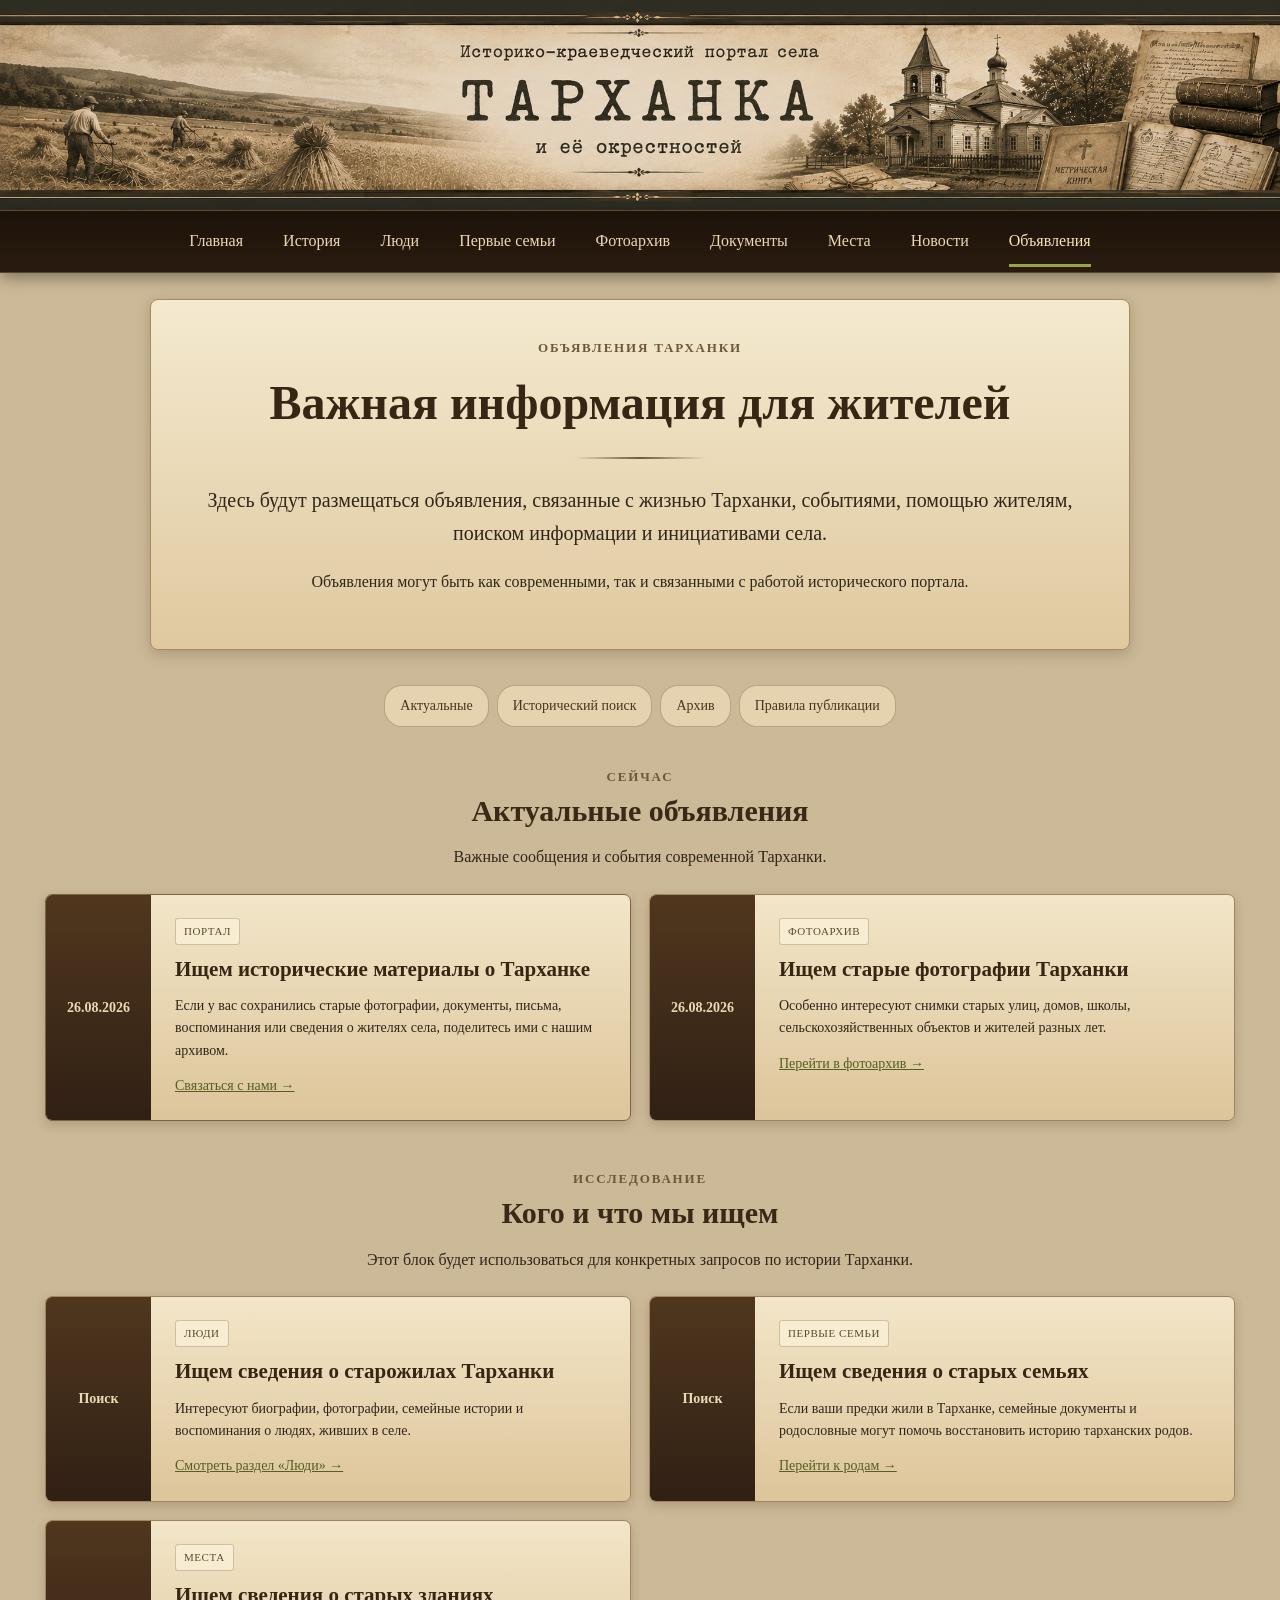
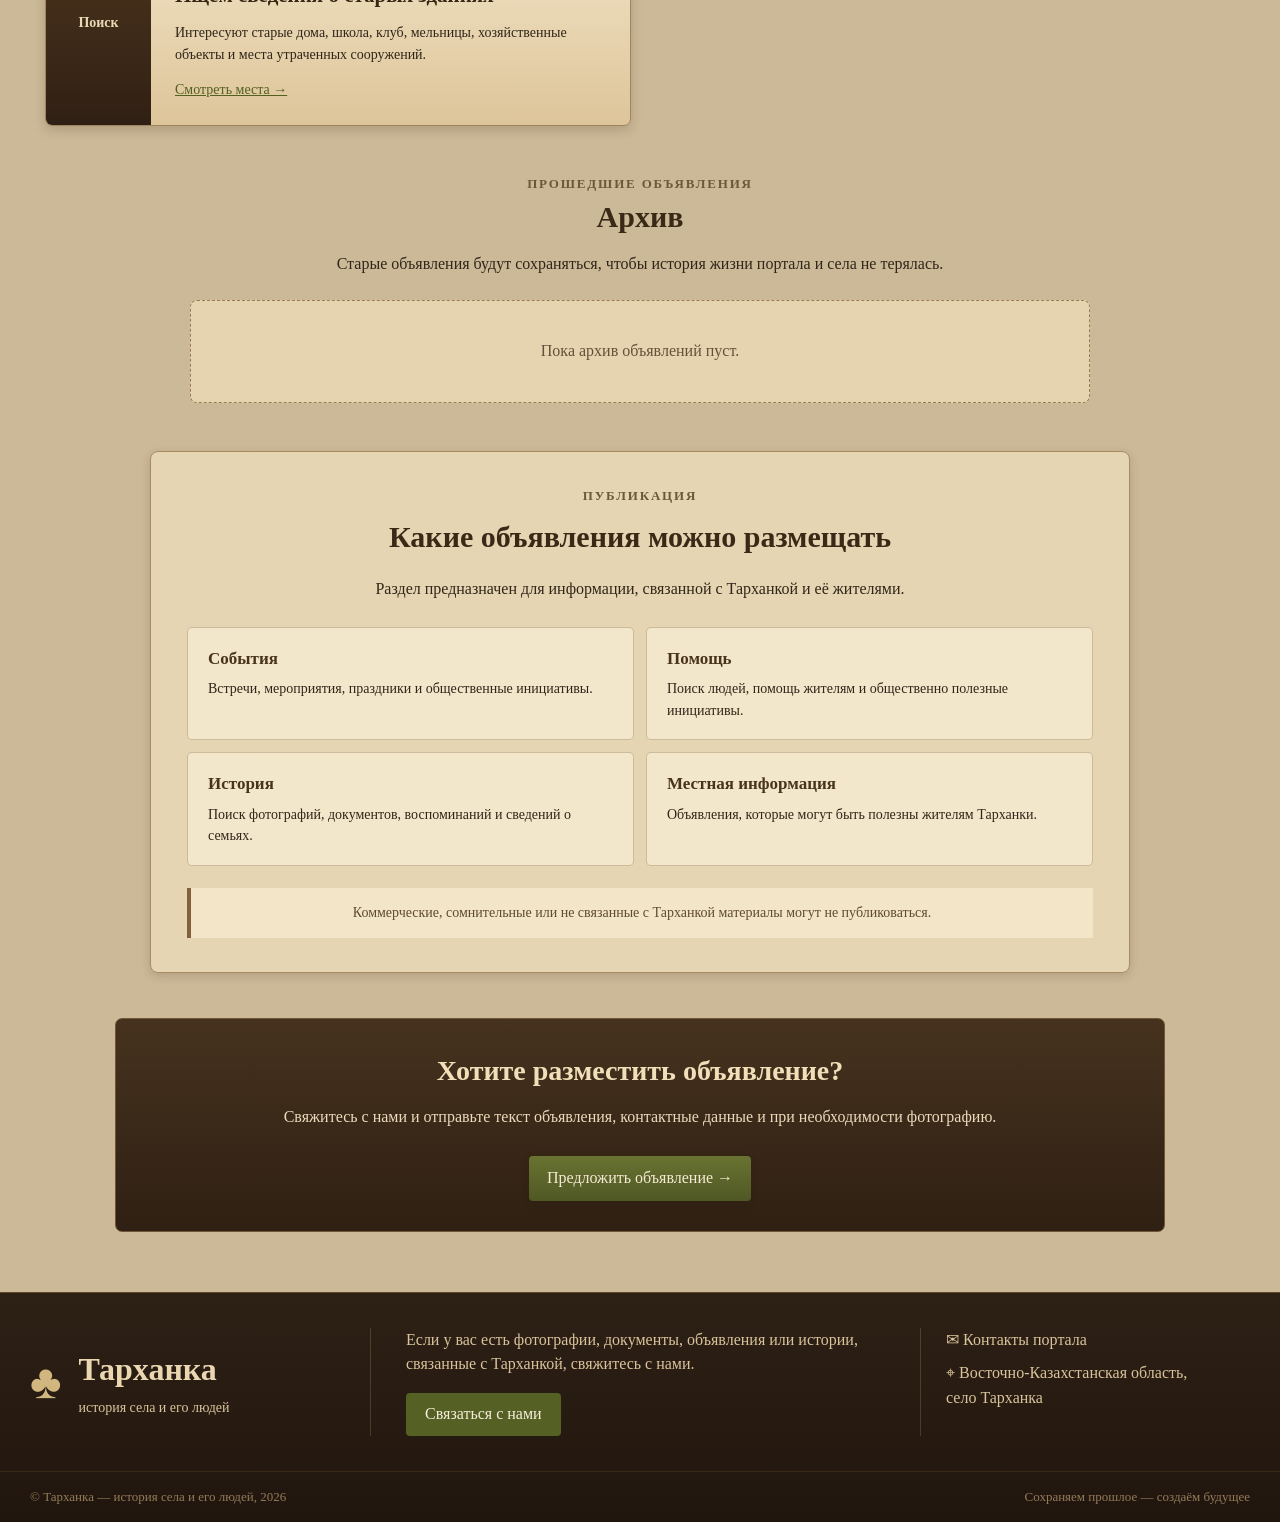
==== commit dc62b7eb: "Добален" ====
--- a/ads.html
+++ b/ads.html
@@ -55,7 +55,7 @@
             </a>
 
             <a href="families.html" class="nav-link">
-                Роды
+                Первые семьи
             </a>
 
             <a href="photos.html" class="nav-link">
@@ -322,7 +322,7 @@
                 <div class="ad-content">
 
                     <span class="ad-tag">
-                        Роды
+                        Первые семьи
                     </span>
 
                     <h3>
--- a/style.css
+++ b/style.css
@@ -1160,14 +1160,15 @@
 @media (max-width: 720px) {
 
     /* ШАПКУ НЕ МЕНЯЕМ: оставляем текущий размер */
+
     .forest-background {
         width: 100%;
-        height: 120px;
-
+        height: 210px;
+        min-height: 0;
         padding: 0;
 
         background-size: cover;
-        background-position: center center;
+        background-position: center;
         background-repeat: no-repeat;
 
         overflow: hidden;
@@ -1381,11 +1382,12 @@
 @media (max-width: 470px) {
 
     /* ШАПКУ НЕ МЕНЯЕМ: оставляем текущий размер */
+
     .forest-background {
-        height: 100px;
-
+        height: 65px;
+        min-height: 0;
         background-size: cover;
-        background-position: center center;
+        background-position: center;
     }
 
 
@@ -2985,7 +2987,7 @@
     background-size: cover;
 }
 /* ==========================================================
-   СТРАНИЦА "РОДЫ"
+   СТРАНИЦА "Первые семьи"
 ========================================================== */
 
 .families-page {
@@ -5023,7 +5025,7 @@
    ТЕЛЕФОН
 ========================================================== */
 
-@media (max-width: 650px) {
+@media (max-width: 750px) {
 
     .ads-intro {
         padding: 28px 21px;
@@ -5072,4 +5074,89 @@
         grid-template-columns: 1fr;
     }
 
-}+}
+/* ---------- Размер шапки ---------- */
+
+.hero {
+    height: 210px;
+    background-size: cover;
+    background-position: center;
+}
+
+/* ---------- Шапка на телефоне ---------- */
+
+@media (max-width: 768px) {
+    .hero {
+        height: 65px;
+        min-height: 0;
+        background-size: cover;
+        background-position: center;
+    }
+}
+
+/* ==========================================================
+   ШАПКИ ВНУТРЕННИХ СТРАНИЦ
+   История и Люди
+========================================================== */
+
+/* Совместимость со старой разметкой */
+.history-page-header,
+.people-header-image {
+    width: 100%;
+    height: 120px;
+    min-height: 0;
+    padding: 0;
+    margin: 0;
+    overflow: hidden;
+    background-repeat: no-repeat;
+    background-position: center;
+    background-size: cover;
+}
+
+/* Текущая разметка с обычным <img> */
+.page-header-image {
+    width: 100%;
+    height: 190px;
+    min-height: 0;
+    padding: 0;
+    margin: 0;
+    overflow: hidden;
+    background: #25180e;
+}
+
+.page-header-image img {
+    display: block;
+    width: 100%;
+    height: 100%;
+    margin: 0;
+    padding: 0;
+    object-fit: cover;
+    object-position: center;
+}
+
+/* Планшет */
+@media (max-width: 1150px) {
+    .history-page-header,
+    .people-header-image,
+    .page-header-image {
+        height: 80px;
+    }
+}
+
+/* Телефон — оставляем текущий размер */
+@media (max-width: 720px) {
+    .history-page-header,
+    .people-header-image,
+    .page-header-image {
+        height: 65px;
+    }
+}
+
+/* Маленький телефон — оставляем текущий размер */
+@media (max-width: 470px) {
+    .history-page-header,
+    .people-header-image,
+    .page-header-image {
+        height: 65px;
+    }
+}
